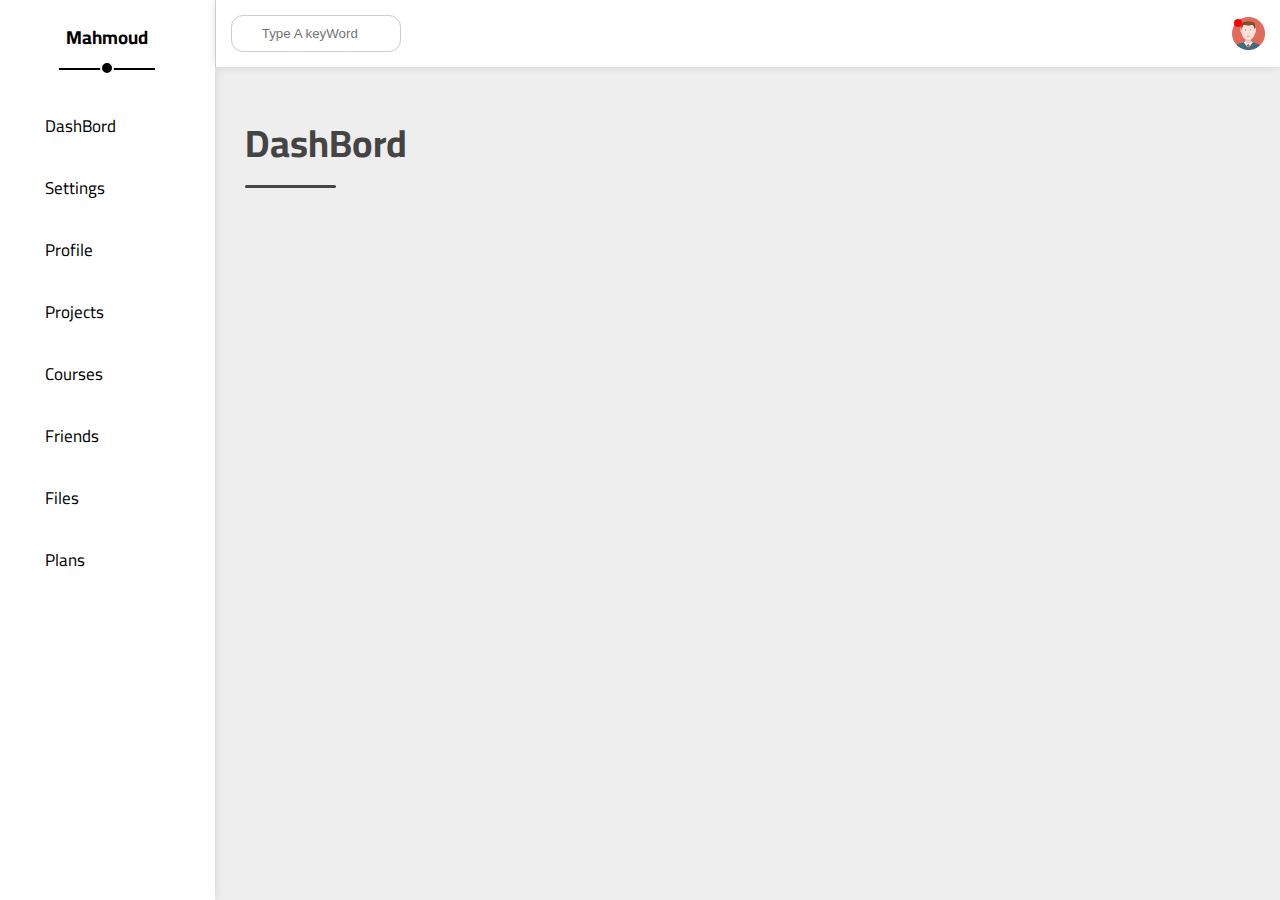
==== index.html @ 9ff819a2 "Add files via upload" ====
<!DOCTYPE html>
<html lang="en">

<head>
    <meta charset="UTF-8">
    <meta name="viewport" content="width=device-width, initial-scale=1.0">
    <title>dashbord</title>
    <link rel="preconnect" href="https://fonts.googleapis.com">
    <link rel="preconnect" href="https://fonts.gstatic.com" crossorigin>
    <link
        href="https://fonts.googleapis.com/css2?family=Cairo:wght@500;600;700;900&family=Poppins:ital,wght@0,400;0,500;1,400&display=swap"
        rel="stylesheet">
    <!-- <link rel="stylesheet" href="../CSS/norm.css">
    <link rel="stylesheet" href="../CSS/all.min.css">
    <link rel="stylesheet" href="../CSS/myFramwork.css">
    <link rel="stylesheet" href="../CSS/DashBord.css"> -->

    <link rel="stylesheet" href="./css/DashBord.css">
    <link rel="stylesheet" href="./css/myFramwork.css">
    <link rel="stylesheet" href="C:\Users\Mahmoud\Documents\dashbord\css\all.min.css">
</head>

<body>
    <div class="Page d-flex">
        <div class="Nav">
            <h3 class="mar-top-0 text-c">Mahmoud</h3>
            <ul>
                <li><a href=""><i class="fa-regular fa-chart-bar fa-fw active"></i><span>DashBord</span></a></li>
                <li><a href=""><i class="fa-solid fa-gear fa-fw"></i><span>Settings</span></a></li>
                <li><a href=""><i class="fa-solid fa-user fa-fw"></i><span>Profile</span></a></li>
                <li><a href=""><i class="fa-solid fa-diagram-project fa-fw"></i><span>Projects</span></a></li>
                <li><a href=""><i class="fa-solid fa-graduation-cap fa-fw"></i><span>Courses</span></a></li>
                <li><a href=""><i class="fa-regular fa-user fa-fw"></i><span>Friends</span></a></li>
                <li><a href=""><i class="fa-regular fa-file fa-fw"></i><span>Files</span></a></li>
                <li><a href=""><i class="fa-regular fa-credit-card fa-fw"></i><span>Plans</span></a></li>
            </ul>
        </div>
        <div class="content">
            <div class="bar">
                <div class="search">
                    <input type="search" name="" id="" placeholder="Type A keyWord">
                </div>
                <div class="notifac">
                    <i class="fa-regular fa-bell fa-lg"></i>
                    <img src="./img/avatar.png" alt="">
                </div>
            </div>

            <h1>DashBord</h1>

            <div class="parent">
                <div class=""></div>
            </div>
        </div>
    </div>
</body>

</html>
---- css/DashBord.css ----
:root {
    --main-color: red;
}

body {
    /* font-family: 'Open Sans', sans-serif; */
    font-family: 'Cairo', sans-serif;
    /* font-family: "Poppins", sans-serif; */
    margin: 0;
}

ul {
    padding: 0;
    margin: 0;
    list-style-type: none;
}

a {
    text-decoration: none;
}

* {
    -moz-box-sizing: border-box;
    -webkit-box-sizing: border-box;
    box-sizing: border-box;
}

.container {
    padding-left: 15px;
    padding-right: 15px;
    margin-left: auto;
    margin-right: auto;
}

@media (max-width:767px) {
    .container {
        width: 100%;
    }
}

@media (min-width:768px) {
    .container {
        width: 750px;
    }
}

@media (min-width:992px) {
    .container {
        width: 970px;
    }
}

@media (min-width:1200px) {
    .container {
        width: 1170px;
    }
}



/* start Nav section  */
.Page {
    min-height: 100vh;
    background-color: #eee;
}

.Page>.Nav {
    width: 250px;
    padding: 20px;
    background-color: white;
    box-shadow: 0 0 10px rgb(0 0 0 / 10%);
}

.Page>.Nav>h3 {
    position: relative;
    margin-bottom: 40px;
}

.Page>.Nav>h3::before {
    content: "";
    position: absolute;
    width: 55%;
    height: 2px;
    background: black;
    bottom: -15px;
    left: 50%;
    transform: translate(-50%);
}

.Page>.Nav>h3::after {
    content: "";
    width: 10px;
    height: 10px;
    position: absolute;
    background: black;
    border: 2px solid white;
    border-radius: 50%;
    left: 50%;
    transform: translate(-50%);
    bottom: -20px;
}

.Page>.Nav>ul>li>a {
    display: flex;
    align-items: center;
    font-size: 17px;
    color: black;
    padding: 15px 10px;
}

.Page>.Nav>ul>li>a>i {
    margin-right: 15px;
    font-size: 14px;
}

/* end nav section  */
/* start content-section  */
.Page>.content {
    width: 100%;
}

.Page>.content>.bar {
    display: flex;
    justify-content: space-between;
    align-items: center;
    padding: 15px;
    background: white;
    box-shadow: 0 0 10px rgb(0 0 0 / 10%);
    border-left: 1px solid #ccc;
}

.Page>.content>.bar>.search {
    position: relative;
}

.Page>.content>.bar>.search>input {
    outline: none;
    padding: 10px;
    border-radius: 12px;
    border: none;
    border: 1px solid #ccc;
    width: 170px;
    padding-left: 30px;
    transition: .3s;
}

.Page>.content>.bar>.search>input:focus {
    width: 200px;
}

.Page>.content>.bar>.search::before {
    font-family: "Font Awesome 5 Free";
    content: "\f002";
    font-weight: 900;
    position: absolute;
    left: 7px;
    top: 50%;
    transform: translateY(-50%);
    font-size: 15px;
    color: #b0acac;
}

.Page>.content>.bar>.notifac {
    display: flex;
    align-items: center;
    justify-content: space-between;
}

.Page>.content>.bar>.notifac>i {
    margin-right: 12px;
    font-size: 20px;
    position: relative;
}

.Page>.content>.bar>.notifac>i::after {
    content: "";
    width: 8px;
    height: 8px;
    position: absolute;
    background: red;
    border-radius: 50%;
    top: -15px;
    left: 14px;
}

.Page>.content>.bar>.notifac>img {
    width: 33px;
}

.Page>.content>h1 {
    margin: 40px 20px 40px 30px;
    position: relative;
    font-size: 38px;
    color: #444;
}

.Page>.content>h1::after {
    content: "";
    position: absolute;
    width: 9%;
    height: 3px;
    background: #444;
    bottom: -9px;
    left: 0;
    border-radius: 7px;

}
---- css/myFramwork.css ----
/* start padding and margin */
.pa-20 {
    padding: 20px;
}

.mar-20 {
    margin: 20px;
}

.mar-10 {
    margin: 10px;
}

.mar-0 {
    margin: 0;
}

.pa-10 {
    padding: 10px;
}

.mar-top-0 {
    margin-top: 0;
}

.mar-bot {
    margin-bottom: 25px;
}

/* end padding and margin  */
/* start background colors */
.bg-white {
    background-color: white;
}

.bg-eee {
    background-color: #eee;
}

/* end background colors  */

/* start border section  */
.rad-7 {
    border-radius: 7px;
}

.rad-10 {
    border-radius: 10px;
}

.border-2-sol {
    border: 2px solid;
}

.border-1-sol {
    border: 1px solid;
}

/* end border section  */

/* stat display  */
.d-flex {
    display: flex;
}

.d-grid {
    display: grid;
}

.align-center {

    align-items: center;
}

.justify-c {
    justify-content: center;
}

.text-c {
    text-align: center;
}


/* end display  */

/* start position  */
.p-relative {
    position: relative;
}

.p-absolute {
    position: absolute;
}

.p-sticky {
    position: sticky;
}

/* end position  */

/* start font  */

.font-s-14 {
    font-size: 14px;
}

.font-color {
    color: black;
}
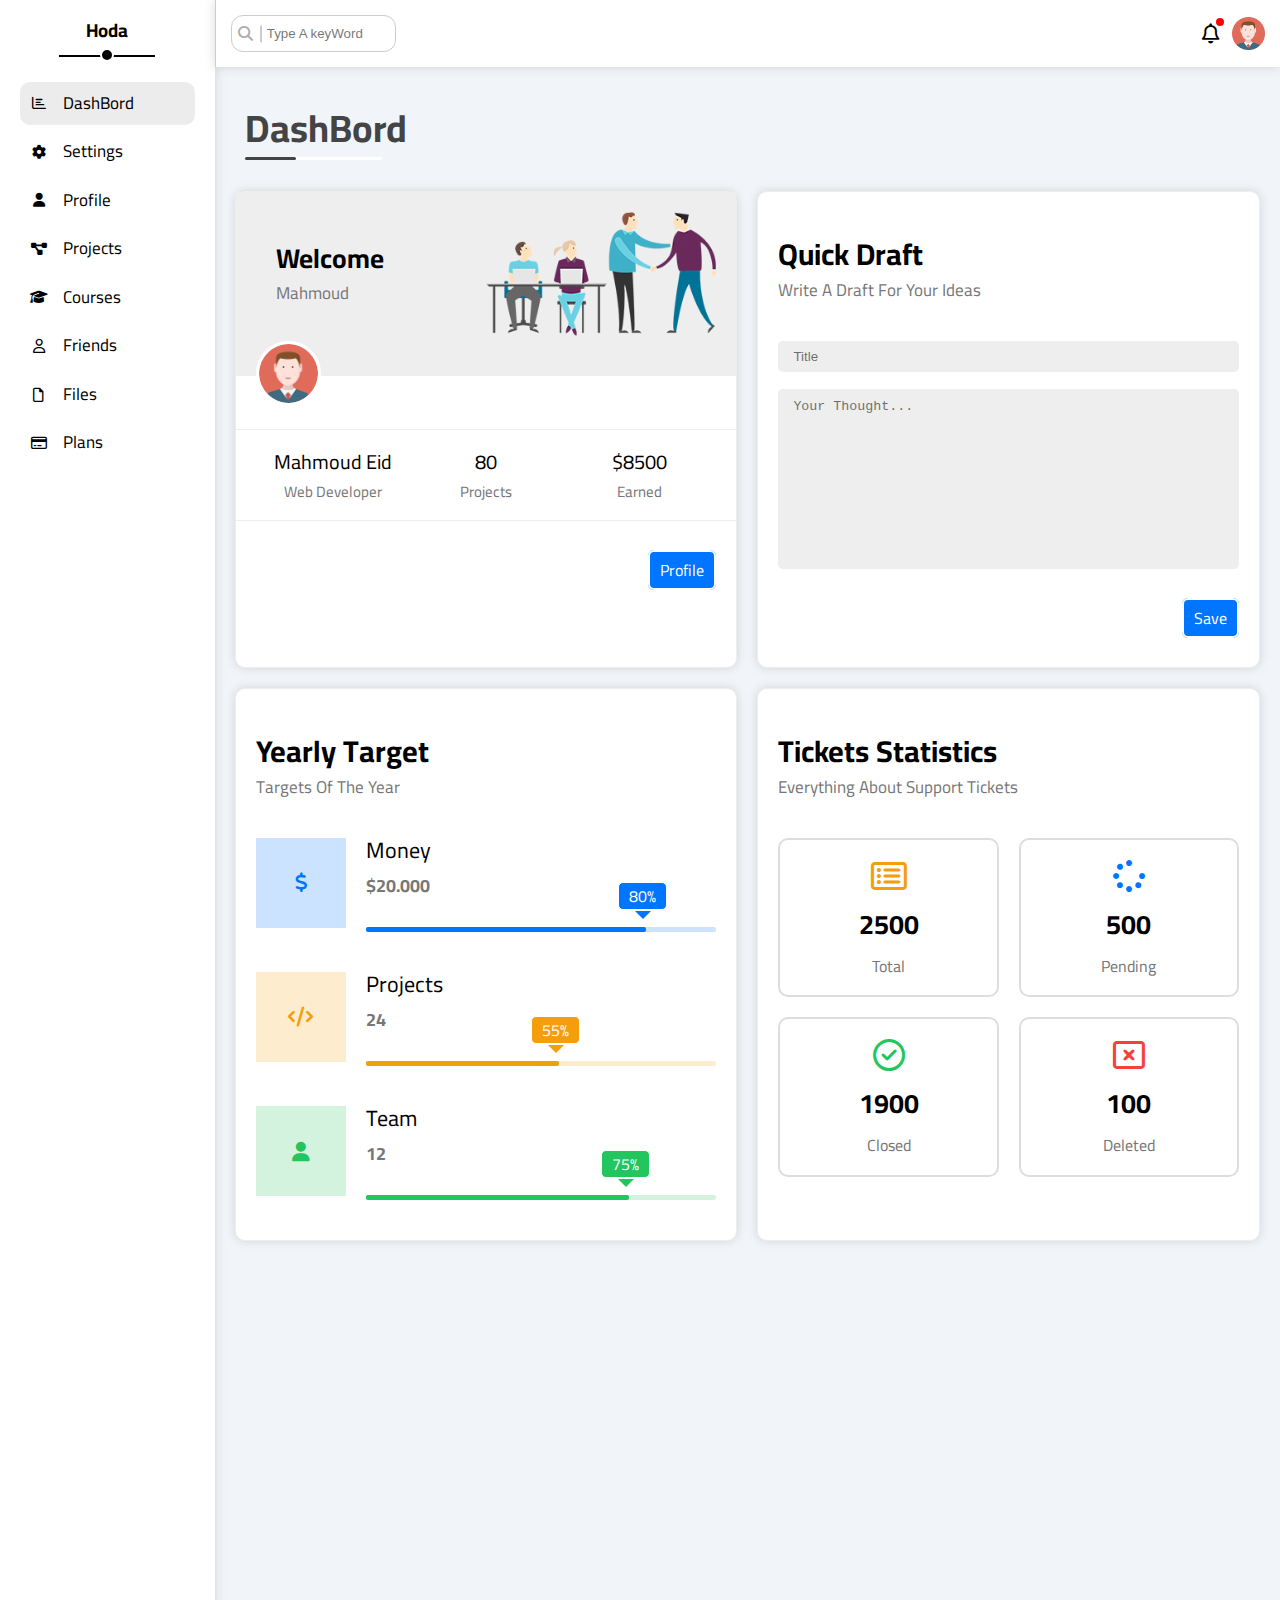
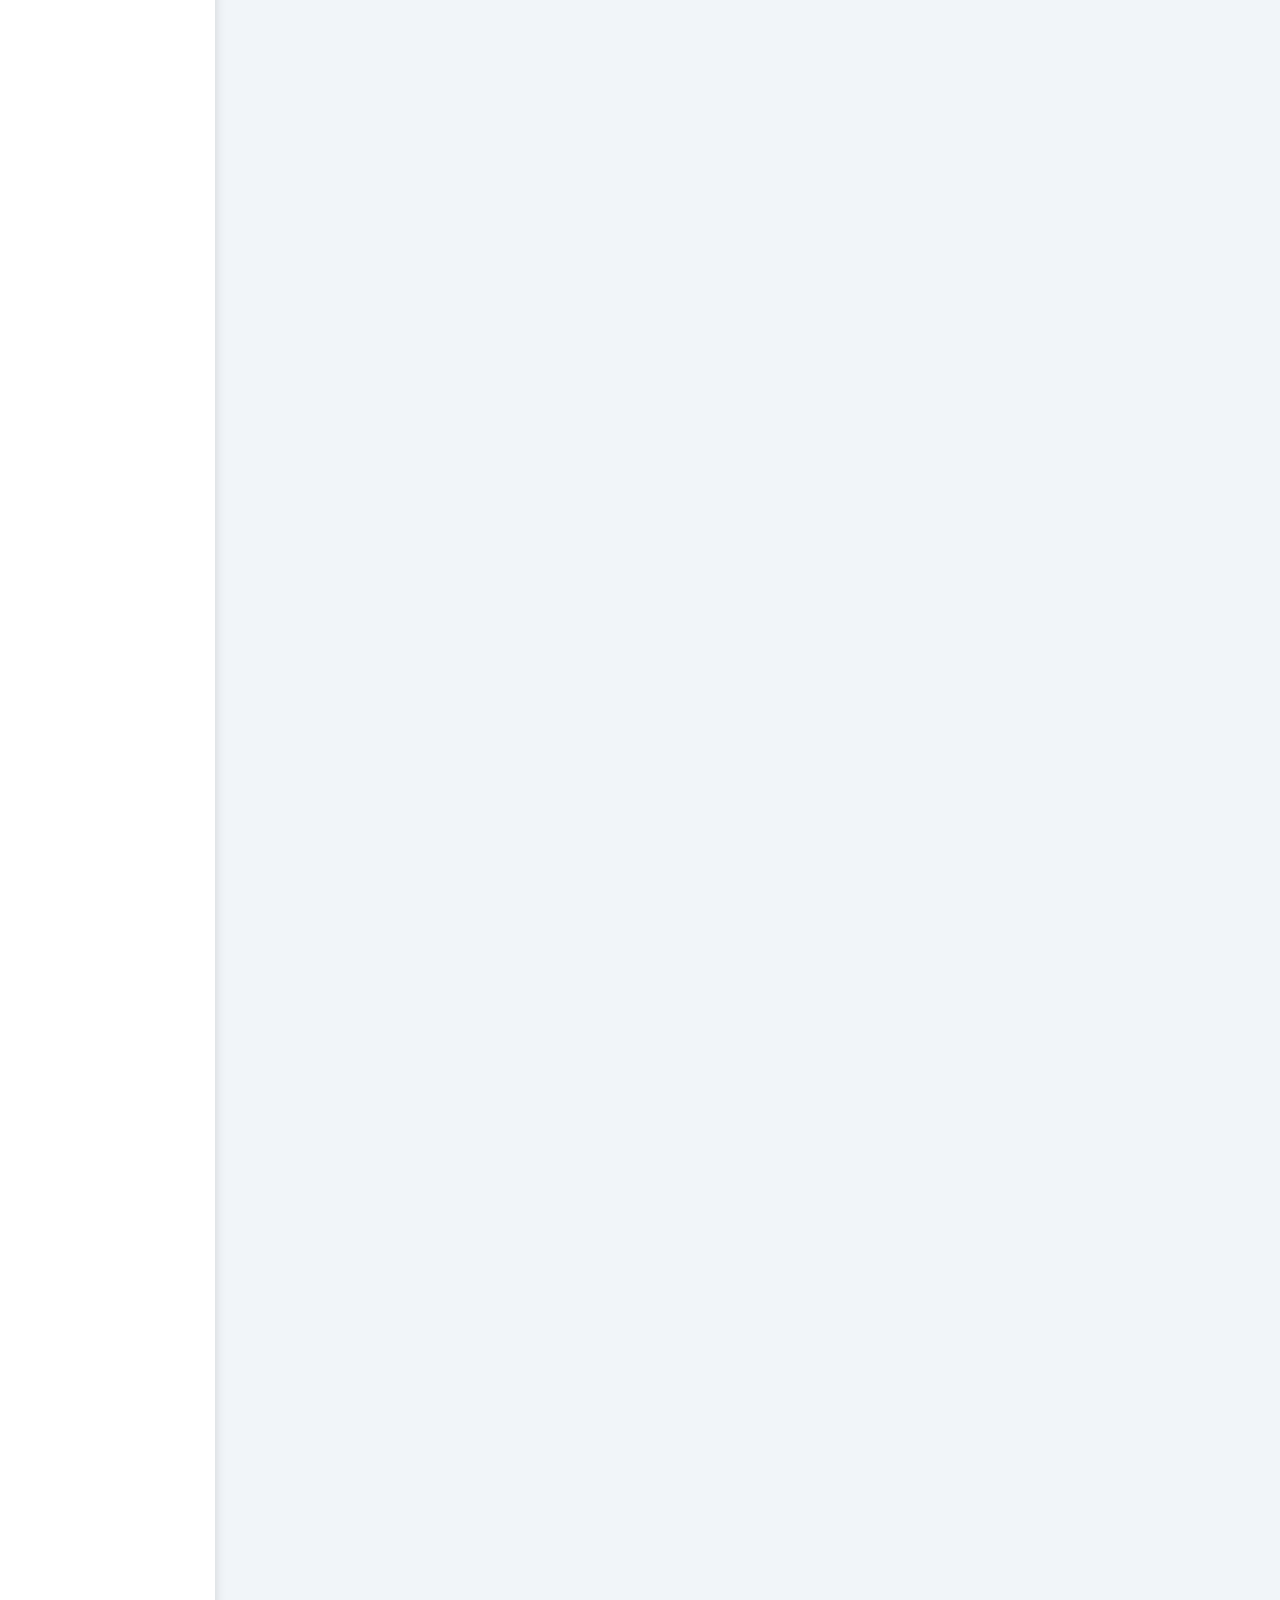
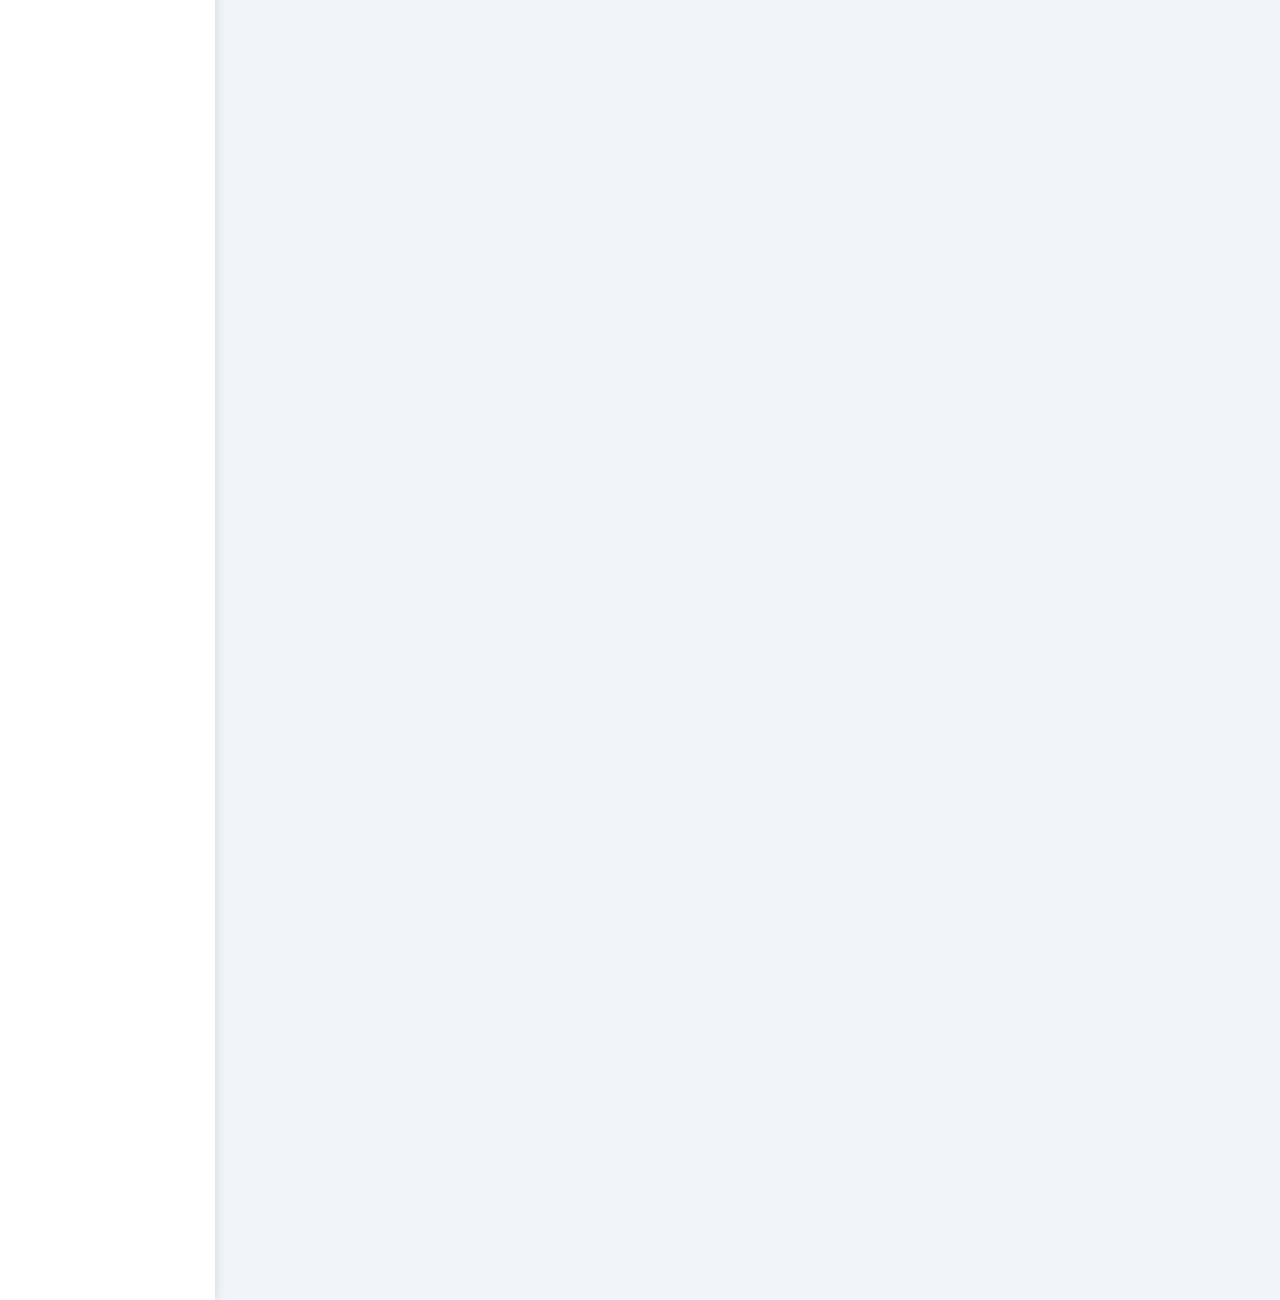
==== commit 0a99f1d0: "Add files via upload" ====
--- a/index.html
+++ b/index.html
@@ -10,22 +10,19 @@
     <link
         href="https://fonts.googleapis.com/css2?family=Cairo:wght@500;600;700;900&family=Poppins:ital,wght@0,400;0,500;1,400&display=swap"
         rel="stylesheet">
-    <!-- <link rel="stylesheet" href="../CSS/norm.css">
-    <link rel="stylesheet" href="../CSS/all.min.css">
-    <link rel="stylesheet" href="../CSS/myFramwork.css">
-    <link rel="stylesheet" href="../CSS/DashBord.css"> -->
-
+    <link rel="stylesheet" href="./css/all.min.css">
+    <link rel="stylesheet" href="./css/norm.css">
+    <link rel="stylesheet" href="./css/myFramwork.css">
     <link rel="stylesheet" href="./css/DashBord.css">
-    <link rel="stylesheet" href="./css/myFramwork.css">
-    <link rel="stylesheet" href="C:\Users\Mahmoud\Documents\dashbord\css\all.min.css">
 </head>
 
 <body>
     <div class="Page d-flex">
-        <div class="Nav">
-            <h3 class="mar-top-0 text-c">Mahmoud</h3>
+        <div class="Nav items-box-shadow">
+            <h3 class="mar-top-0 text-c">Hoda</h3>
             <ul>
-                <li><a href=""><i class="fa-regular fa-chart-bar fa-fw active"></i><span>DashBord</span></a></li>
+                <li><a href="" class="active"><i class="fa-regular fa-chart-bar fa-fw"></i><span>DashBord</span></a>
+                </li>
                 <li><a href=""><i class="fa-solid fa-gear fa-fw"></i><span>Settings</span></a></li>
                 <li><a href=""><i class="fa-solid fa-user fa-fw"></i><span>Profile</span></a></li>
                 <li><a href=""><i class="fa-solid fa-diagram-project fa-fw"></i><span>Projects</span></a></li>
@@ -36,7 +33,7 @@
             </ul>
         </div>
         <div class="content">
-            <div class="bar">
+            <div class="bar  items-box-shadow">
                 <div class="search">
                     <input type="search" name="" id="" placeholder="Type A keyWord">
                 </div>
@@ -48,8 +45,141 @@
 
             <h1>DashBord</h1>
 
-            <div class="parent">
-                <div class=""></div>
+            <div class="wrapper">
+                <div class="welcome text-cMobile block-Mobile bg-white rad-10 border-1-sol pa-bot-20 items-box-shadow">
+                    <div class="intro">
+                        <div class="text">
+                            <h2>Welcome</h2>
+                            <h4>Mahmoud</h4>
+                        </div>
+                        <img src="./img/welcome.png" alt="">
+                    </div>
+
+                    <img src="./img/avatar.png" alt="">
+
+                    <div class="info">
+                        <div>
+                            Mahmoud Eid
+                            <span>Web Developer</span>
+                        </div>
+                        <div>
+                            80
+                            <span>Projects</span>
+                        </div>
+
+                        <div>
+                            $8500
+                            <span>Earned</span>
+                        </div>
+                    </div>
+                    <div class="link">
+                        <a href="profile.html" class="button">Profile</a>
+                    </div>
+                </div>
+
+                <div class="Draft text-cMobile block-Mobile bg-white rad-10 border-1-sol items-box-shadow pa-bot-20">
+                    <div class="text">
+                        <h2>Quick Draft</h2>
+                        Write A Draft For Your Ideas
+                    </div>
+
+                    <div class="idea">
+                        <input type="text" placeholder="Title">
+                        <textarea name="" id="" cols="30" rows="10" placeholder="Your Thought..."></textarea>
+                    </div>
+                    <div class="link">
+                        <a href="profile.html" class="button">Save</a>
+                    </div>
+                </div>
+
+                <div
+                    class="YearlyTarget text-cMobile block-Mobile bg-white rad-10 border-1-sol items-box-shadow pa-bot-20">
+                    <div class="text">
+                        <h2>Yearly Target</h2>
+                        Targets Of The Year
+                    </div>
+
+                    <div class="target">
+                        <div class="icon bg-blue">
+                            <i class="fa-solid fa-dollar-sign fa-lg c-blue"></i>
+                        </div>
+                        <div class="details">
+                            <span>Money</span>
+                            <h5>$20.000</h5>
+                            <div class="bg-blue">
+                                <span class="progress-blue-tabe">
+                                    <span class="progress-blue-Arrow">80%</span>
+                                </span>
+                            </div>
+
+                        </div>
+                    </div>
+
+                    <div class="target">
+                        <div class="icon bg-orange">
+                            <i class="fa-solid fa-code fa-lg c-orange"></i>
+                        </div>
+                        <div class="details">
+                            <span>Projects</span>
+                            <h5>24</h5>
+                            <div class="bg-orange">
+                                <span class="progress-orange-tabe">
+                                    <span class="progress-orange-Arrow">55%</span>
+                                </span>
+                            </div>
+
+                        </div>
+                    </div>
+
+                    <div class="target">
+                        <div class="icon bg-green">
+                            <i class="fa-solid fa-user fa-lg c-green"></i>
+                        </div>
+                        <div class="details">
+                            <span>Team</span>
+                            <h5>12</h5>
+                            <div class="bg-green">
+                                <span class="progress-green-tabe">
+                                    <span class="progress-green-Arrow">75%</span>
+                                </span>
+                            </div>
+
+                        </div>
+                    </div>
+                </div>
+
+                <div
+                    class="Tickets text-cMobile block-Mobile bg-white rad-10 border-1-sol pa-bot-20 items-box-shadow pa-bot-20">
+                    <div class="text">
+                        <h2>Tickets Statistics</h2>
+                        Everything About Support Tickets
+                    </div>
+                    <div class="box">
+                        <div class="ticket">
+                            <i class="fa-regular fa-rectangle-list fa-2x mb-10 c-orange"></i>
+                            <h3>2500</h3>
+                            <span>Total</span>
+                        </div>
+
+                        <div class="ticket">
+                            <i class="fa-solid fa-spinner fa-2x mb-10 c-blue"></i>
+                            <h3>500</h3>
+                            <span>Pending</span>
+                        </div>
+
+                        <div class="ticket">
+                            <i class="fa-regular fa-circle-check fa-2x mb-10 c-green"></i>
+                            <h3>1900</h3>
+                            <span>Closed</span>
+                        </div>
+
+                        <div class="ticket">
+                            <i class="fa-regular fa-rectangle-xmark fa-2x mb-10 c-red"></i>
+                            <h3>100</h3>
+                            <span>Deleted</span>
+                        </div>
+                    </div>
+                </div>
             </div>
         </div>
     </div>
--- a/css/all.min.css
+++ b/css/all.min.css
@@ -0,0 +1,9 @@
+/*!
+ * Font Awesome Free 6.4.0 by @fontawesome - https://fontawesome.com
+ * License - https://fontawesome.com/license/free (Icons: CC BY 4.0, Fonts: SIL OFL 1.1, Code: MIT License)
+ * Copyright 2023 Fonticons, Inc.
+ */
+.fa{font-family:var(--fa-style-family,"Font Awesome 6 Free");font-weight:var(--fa-style,900)}.fa,.fa-brands,.fa-classic,.fa-regular,.fa-sharp,.fa-solid,.fab,.far,.fas{-moz-osx-font-smoothing:grayscale;-webkit-font-smoothing:antialiased;display:var(--fa-display,inline-block);font-style:normal;font-variant:normal;line-height:1;text-rendering:auto}.fa-classic,.fa-regular,.fa-solid,.far,.fas{font-family:"Font Awesome 6 Free"}.fa-brands,.fab{font-family:"Font Awesome 6 Brands"}.fa-1x{font-size:1em}.fa-2x{font-size:2em}.fa-3x{font-size:3em}.fa-4x{font-size:4em}.fa-5x{font-size:5em}.fa-6x{font-size:6em}.fa-7x{font-size:7em}.fa-8x{font-size:8em}.fa-9x{font-size:9em}.fa-10x{font-size:10em}.fa-2xs{font-size:.625em;line-height:.1em;vertical-align:.225em}.fa-xs{font-size:.75em;line-height:.08333em;vertical-align:.125em}.fa-sm{font-size:.875em;line-height:.07143em;vertical-align:.05357em}.fa-lg{font-size:1.25em;line-height:.05em;vertical-align:-.075em}.fa-xl{font-size:1.5em;line-height:.04167em;vertical-align:-.125em}.fa-2xl{font-size:2em;line-height:.03125em;vertical-align:-.1875em}.fa-fw{text-align:center;width:1.25em}.fa-ul{list-style-type:none;margin-left:var(--fa-li-margin,2.5em);padding-left:0}.fa-ul>li{position:relative}.fa-li{left:calc(var(--fa-li-width, 2em)*-1);position:absolute;text-align:center;width:var(--fa-li-width,2em);line-height:inherit}.fa-border{border-radius:var(--fa-border-radius,.1em);border:var(--fa-border-width,.08em) var(--fa-border-style,solid) var(--fa-border-color,#eee);padding:var(--fa-border-padding,.2em .25em .15em)}.fa-pull-left{float:left;margin-right:var(--fa-pull-margin,.3em)}.fa-pull-right{float:right;margin-left:var(--fa-pull-margin,.3em)}.fa-beat{-webkit-animation-name:fa-beat;animation-name:fa-beat;-webkit-animation-delay:var(--fa-animation-delay,0s);animation-delay:var(--fa-animation-delay,0s);-webkit-animation-direction:var(--fa-animation-direction,normal);animation-direction:var(--fa-animation-direction,normal);-webkit-animation-duration:var(--fa-animation-duration,1s);animation-duration:var(--fa-animation-duration,1s);-webkit-animation-iteration-count:var(--fa-animation-iteration-count,infinite);animation-iteration-count:var(--fa-animation-iteration-count,infinite);-webkit-animation-timing-function:var(--fa-animation-timing,ease-in-out);animation-timing-function:var(--fa-animation-timing,ease-in-out)}.fa-bounce{-webkit-animation-name:fa-bounce;animation-name:fa-bounce;-webkit-animation-delay:var(--fa-animation-delay,0s);animation-delay:var(--fa-animation-delay,0s);-webkit-animation-direction:var(--fa-animation-direction,normal);animation-direction:var(--fa-animation-direction,normal);-webkit-animation-duration:var(--fa-animation-duration,1s);animation-duration:var(--fa-animation-duration,1s);-webkit-animation-iteration-count:var(--fa-animation-iteration-count,infinite);animation-iteration-count:var(--fa-animation-iteration-count,infinite);-webkit-animation-timing-function:var(--fa-animation-timing,cubic-bezier(.28,.84,.42,1));animation-timing-function:var(--fa-animation-timing,cubic-bezier(.28,.84,.42,1))}.fa-fade{-webkit-animation-name:fa-fade;animation-name:fa-fade;-webkit-animation-iteration-count:var(--fa-animation-iteration-count,infinite);animation-iteration-count:var(--fa-animation-iteration-count,infinite);-webkit-animation-timing-function:var(--fa-animation-timing,cubic-bezier(.4,0,.6,1));animation-timing-function:var(--fa-animation-timing,cubic-bezier(.4,0,.6,1))}.fa-beat-fade,.fa-fade{-webkit-animation-delay:var(--fa-animation-delay,0s);animation-delay:var(--fa-animation-delay,0s);-webkit-animation-direction:var(--fa-animation-direction,normal);animation-direction:var(--fa-animation-direction,normal);-webkit-animation-duration:var(--fa-animation-duration,1s);animation-duration:var(--fa-animation-duration,1s)}.fa-beat-fade{-webkit-animation-name:fa-beat-fade;animation-name:fa-beat-fade;-webkit-animation-iteration-count:var(--fa-animation-iteration-count,infinite);animation-iteration-count:var(--fa-animation-iteration-count,infinite);-webkit-animation-timing-function:var(--fa-animation-timing,cubic-bezier(.4,0,.6,1));animation-timing-function:var(--fa-animation-timing,cubic-bezier(.4,0,.6,1))}.fa-flip{-webkit-animation-name:fa-flip;animation-name:fa-flip;-webkit-animation-delay:var(--fa-animation-delay,0s);animation-delay:var(--fa-animation-delay,0s);-webkit-animation-direction:var(--fa-animation-direction,normal);animation-direction:var(--fa-animation-direction,normal);-webkit-animation-duration:var(--fa-animation-duration,1s);animation-duration:var(--fa-animation-duration,1s);-webkit-animation-iteration-count:var(--fa-animation-iteration-count,infinite);animation-iteration-count:var(--fa-animation-iteration-count,infinite);-webkit-animation-timing-function:var(--fa-animation-timing,ease-in-out);animation-timing-function:var(--fa-animation-timing,ease-in-out)}.fa-shake{-webkit-animation-name:fa-shake;animation-name:fa-shake;-webkit-animation-duration:var(--fa-animation-duration,1s);animation-duration:var(--fa-animation-duration,1s);-webkit-animation-iteration-count:var(--fa-animation-iteration-count,infinite);animation-iteration-count:var(--fa-animation-iteration-count,infinite);-webkit-animation-timing-function:var(--fa-animation-timing,linear);animation-timing-function:var(--fa-animation-timing,linear)}.fa-shake,.fa-spin{-webkit-animation-delay:var(--fa-animation-delay,0s);animation-delay:var(--fa-animation-delay,0s);-webkit-animation-direction:var(--fa-animation-direction,normal);animation-direction:var(--fa-animation-direction,normal)}.fa-spin{-webkit-animation-name:fa-spin;animation-name:fa-spin;-webkit-animation-duration:var(--fa-animation-duration,2s);animation-duration:var(--fa-animation-duration,2s);-webkit-animation-iteration-count:var(--fa-animation-iteration-count,infinite);animation-iteration-count:var(--fa-animation-iteration-count,infinite);-webkit-animation-timing-function:var(--fa-animation-timing,linear);animation-timing-function:var(--fa-animation-timing,linear)}.fa-spin-reverse{--fa-animation-direction:reverse}.fa-pulse,.fa-spin-pulse{-webkit-animation-name:fa-spin;animation-name:fa-spin;-webkit-animation-direction:var(--fa-animation-direction,normal);animation-direction:var(--fa-animation-direction,normal);-webkit-animation-duration:var(--fa-animation-duration,1s);animation-duration:var(--fa-animation-duration,1s);-webkit-animation-iteration-count:var(--fa-animation-iteration-count,infinite);animation-iteration-count:var(--fa-animation-iteration-count,infinite);-webkit-animation-timing-function:var(--fa-animation-timing,steps(8));animation-timing-function:var(--fa-animation-timing,steps(8))}@media (prefers-reduced-motion:reduce){.fa-beat,.fa-beat-fade,.fa-bounce,.fa-fade,.fa-flip,.fa-pulse,.fa-shake,.fa-spin,.fa-spin-pulse{-webkit-animation-delay:-1ms;animation-delay:-1ms;-webkit-animation-duration:1ms;animation-duration:1ms;-webkit-animation-iteration-count:1;animation-iteration-count:1;-webkit-transition-delay:0s;transition-delay:0s;-webkit-transition-duration:0s;transition-duration:0s}}@-webkit-keyframes fa-beat{0%,90%{-webkit-transform:scale(1);transform:scale(1)}45%{-webkit-transform:scale(var(--fa-beat-scale,1.25));transform:scale(var(--fa-beat-scale,1.25))}}@keyframes fa-beat{0%,90%{-webkit-transform:scale(1);transform:scale(1)}45%{-webkit-transform:scale(var(--fa-beat-scale,1.25));transform:scale(var(--fa-beat-scale,1.25))}}@-webkit-keyframes fa-bounce{0%{-webkit-transform:scale(1) translateY(0);transform:scale(1) translateY(0)}10%{-webkit-transform:scale(var(--fa-bounce-start-scale-x,1.1),var(--fa-bounce-start-scale-y,.9)) translateY(0);transform:scale(var(--fa-bounce-start-scale-x,1.1),var(--fa-bounce-start-scale-y,.9)) translateY(0)}30%{-webkit-transform:scale(var(--fa-bounce-jump-scale-x,.9),var(--fa-bounce-jump-scale-y,1.1)) translateY(var(--fa-bounce-height,-.5em));transform:scale(var(--fa-bounce-jump-scale-x,.9),var(--fa-bounce-jump-scale-y,1.1)) translateY(var(--fa-bounce-height,-.5em))}50%{-webkit-transform:scale(var(--fa-bounce-land-scale-x,1.05),var(--fa-bounce-land-scale-y,.95)) translateY(0);transform:scale(var(--fa-bounce-land-scale-x,1.05),var(--fa-bounce-land-scale-y,.95)) translateY(0)}57%{-webkit-transform:scale(1) translateY(var(--fa-bounce-rebound,-.125em));transform:scale(1) translateY(var(--fa-bounce-rebound,-.125em))}64%{-webkit-transform:scale(1) translateY(0);transform:scale(1) translateY(0)}to{-webkit-transform:scale(1) translateY(0);transform:scale(1) translateY(0)}}@keyframes fa-bounce{0%{-webkit-transform:scale(1) translateY(0);transform:scale(1) translateY(0)}10%{-webkit-transform:scale(var(--fa-bounce-start-scale-x,1.1),var(--fa-bounce-start-scale-y,.9)) translateY(0);transform:scale(var(--fa-bounce-start-scale-x,1.1),var(--fa-bounce-start-scale-y,.9)) translateY(0)}30%{-webkit-transform:scale(var(--fa-bounce-jump-scale-x,.9),var(--fa-bounce-jump-scale-y,1.1)) translateY(var(--fa-bounce-height,-.5em));transform:scale(var(--fa-bounce-jump-scale-x,.9),var(--fa-bounce-jump-scale-y,1.1)) translateY(var(--fa-bounce-height,-.5em))}50%{-webkit-transform:scale(var(--fa-bounce-land-scale-x,1.05),var(--fa-bounce-land-scale-y,.95)) translateY(0);transform:scale(var(--fa-bounce-land-scale-x,1.05),var(--fa-bounce-land-scale-y,.95)) translateY(0)}57%{-webkit-transform:scale(1) translateY(var(--fa-bounce-rebound,-.125em));transform:scale(1) translateY(var(--fa-bounce-rebound,-.125em))}64%{-webkit-transform:scale(1) translateY(0);transform:scale(1) translateY(0)}to{-webkit-transform:scale(1) translateY(0);transform:scale(1) translateY(0)}}@-webkit-keyframes fa-fade{50%{opacity:var(--fa-fade-opacity,.4)}}@keyframes fa-fade{50%{opacity:var(--fa-fade-opacity,.4)}}@-webkit-keyframes fa-beat-fade{0%,to{opacity:var(--fa-beat-fade-opacity,.4);-webkit-transform:scale(1);transform:scale(1)}50%{opacity:1;-webkit-transform:scale(var(--fa-beat-fade-scale,1.125));transform:scale(var(--fa-beat-fade-scale,1.125))}}@keyframes fa-beat-fade{0%,to{opacity:var(--fa-beat-fade-opacity,.4);-webkit-transform:scale(1);transform:scale(1)}50%{opacity:1;-webkit-transform:scale(var(--fa-beat-fade-scale,1.125));transform:scale(var(--fa-beat-fade-scale,1.125))}}@-webkit-keyframes fa-flip{50%{-webkit-transform:rotate3d(var(--fa-flip-x,0),var(--fa-flip-y,1),var(--fa-flip-z,0),var(--fa-flip-angle,-180deg));transform:rotate3d(var(--fa-flip-x,0),var(--fa-flip-y,1),var(--fa-flip-z,0),var(--fa-flip-angle,-180deg))}}@keyframes fa-flip{50%{-webkit-transform:rotate3d(var(--fa-flip-x,0),var(--fa-flip-y,1),var(--fa-flip-z,0),var(--fa-flip-angle,-180deg));transform:rotate3d(var(--fa-flip-x,0),var(--fa-flip-y,1),var(--fa-flip-z,0),var(--fa-flip-angle,-180deg))}}@-webkit-keyframes fa-shake{0%{-webkit-transform:rotate(-15deg);transform:rotate(-15deg)}4%{-webkit-transform:rotate(15deg);transform:rotate(15deg)}8%,24%{-webkit-transform:rotate(-18deg);transform:rotate(-18deg)}12%,28%{-webkit-transform:rotate(18deg);transform:rotate(18deg)}16%{-webkit-transform:rotate(-22deg);transform:rotate(-22deg)}20%{-webkit-transform:rotate(22deg);transform:rotate(22deg)}32%{-webkit-transform:rotate(-12deg);transform:rotate(-12deg)}36%{-webkit-transform:rotate(12deg);transform:rotate(12deg)}40%,to{-webkit-transform:rotate(0deg);transform:rotate(0deg)}}@keyframes fa-shake{0%{-webkit-transform:rotate(-15deg);transform:rotate(-15deg)}4%{-webkit-transform:rotate(15deg);transform:rotate(15deg)}8%,24%{-webkit-transform:rotate(-18deg);transform:rotate(-18deg)}12%,28%{-webkit-transform:rotate(18deg);transform:rotate(18deg)}16%{-webkit-transform:rotate(-22deg);transform:rotate(-22deg)}20%{-webkit-transform:rotate(22deg);transform:rotate(22deg)}32%{-webkit-transform:rotate(-12deg);transform:rotate(-12deg)}36%{-webkit-transform:rotate(12deg);transform:rotate(12deg)}40%,to{-webkit-transform:rotate(0deg);transform:rotate(0deg)}}@-webkit-keyframes fa-spin{0%{-webkit-transform:rotate(0deg);transform:rotate(0deg)}to{-webkit-transform:rotate(1turn);transform:rotate(1turn)}}@keyframes fa-spin{0%{-webkit-transform:rotate(0deg);transform:rotate(0deg)}to{-webkit-transform:rotate(1turn);transform:rotate(1turn)}}.fa-rotate-90{-webkit-transform:rotate(90deg);transform:rotate(90deg)}.fa-rotate-180{-webkit-transform:rotate(180deg);transform:rotate(180deg)}.fa-rotate-270{-webkit-transform:rotate(270deg);transform:rotate(270deg)}.fa-flip-horizontal{-webkit-transform:scaleX(-1);transform:scaleX(-1)}.fa-flip-vertical{-webkit-transform:scaleY(-1);transform:scaleY(-1)}.fa-flip-both,.fa-flip-horizontal.fa-flip-vertical{-webkit-transform:scale(-1);transform:scale(-1)}.fa-rotate-by{-webkit-transform:rotate(var(--fa-rotate-angle,none));transform:rotate(var(--fa-rotate-angle,none))}.fa-stack{display:inline-block;height:2em;line-height:2em;position:relative;vertical-align:middle;width:2.5em}.fa-stack-1x,.fa-stack-2x{left:0;position:absolute;text-align:center;width:100%;z-index:var(--fa-stack-z-index,auto)}.fa-stack-1x{line-height:inherit}.fa-stack-2x{font-size:2em}.fa-inverse{color:var(--fa-inverse,#fff)}
+
+.fa-0:before{content:"\30"}.fa-1:before{content:"\31"}.fa-2:before{content:"\32"}.fa-3:before{content:"\33"}.fa-4:before{content:"\34"}.fa-5:before{content:"\35"}.fa-6:before{content:"\36"}.fa-7:before{content:"\37"}.fa-8:before{content:"\38"}.fa-9:before{content:"\39"}.fa-fill-drip:before{content:"\f576"}.fa-arrows-to-circle:before{content:"\e4bd"}.fa-chevron-circle-right:before,.fa-circle-chevron-right:before{content:"\f138"}.fa-at:before{content:"\40"}.fa-trash-alt:before,.fa-trash-can:before{content:"\f2ed"}.fa-text-height:before{content:"\f034"}.fa-user-times:before,.fa-user-xmark:before{content:"\f235"}.fa-stethoscope:before{content:"\f0f1"}.fa-comment-alt:before,.fa-message:before{content:"\f27a"}.fa-info:before{content:"\f129"}.fa-compress-alt:before,.fa-down-left-and-up-right-to-center:before{content:"\f422"}.fa-explosion:before{content:"\e4e9"}.fa-file-alt:before,.fa-file-lines:before,.fa-file-text:before{content:"\f15c"}.fa-wave-square:before{content:"\f83e"}.fa-ring:before{content:"\f70b"}.fa-building-un:before{content:"\e4d9"}.fa-dice-three:before{content:"\f527"}.fa-calendar-alt:before,.fa-calendar-days:before{content:"\f073"}.fa-anchor-circle-check:before{content:"\e4aa"}.fa-building-circle-arrow-right:before{content:"\e4d1"}.fa-volleyball-ball:before,.fa-volleyball:before{content:"\f45f"}.fa-arrows-up-to-line:before{content:"\e4c2"}.fa-sort-desc:before,.fa-sort-down:before{content:"\f0dd"}.fa-circle-minus:before,.fa-minus-circle:before{content:"\f056"}.fa-door-open:before{content:"\f52b"}.fa-right-from-bracket:before,.fa-sign-out-alt:before{content:"\f2f5"}.fa-atom:before{content:"\f5d2"}.fa-soap:before{content:"\e06e"}.fa-heart-music-camera-bolt:before,.fa-icons:before{content:"\f86d"}.fa-microphone-alt-slash:before,.fa-microphone-lines-slash:before{content:"\f539"}.fa-bridge-circle-check:before{content:"\e4c9"}.fa-pump-medical:before{content:"\e06a"}.fa-fingerprint:before{content:"\f577"}.fa-hand-point-right:before{content:"\f0a4"}.fa-magnifying-glass-location:before,.fa-search-location:before{content:"\f689"}.fa-forward-step:before,.fa-step-forward:before{content:"\f051"}.fa-face-smile-beam:before,.fa-smile-beam:before{content:"\f5b8"}.fa-flag-checkered:before{content:"\f11e"}.fa-football-ball:before,.fa-football:before{content:"\f44e"}.fa-school-circle-exclamation:before{content:"\e56c"}.fa-crop:before{content:"\f125"}.fa-angle-double-down:before,.fa-angles-down:before{content:"\f103"}.fa-users-rectangle:before{content:"\e594"}.fa-people-roof:before{content:"\e537"}.fa-people-line:before{content:"\e534"}.fa-beer-mug-empty:before,.fa-beer:before{content:"\f0fc"}.fa-diagram-predecessor:before{content:"\e477"}.fa-arrow-up-long:before,.fa-long-arrow-up:before{content:"\f176"}.fa-burn:before,.fa-fire-flame-simple:before{content:"\f46a"}.fa-male:before,.fa-person:before{content:"\f183"}.fa-laptop:before{content:"\f109"}.fa-file-csv:before{content:"\f6dd"}.fa-menorah:before{content:"\f676"}.fa-truck-plane:before{content:"\e58f"}.fa-record-vinyl:before{content:"\f8d9"}.fa-face-grin-stars:before,.fa-grin-stars:before{content:"\f587"}.fa-bong:before{content:"\f55c"}.fa-pastafarianism:before,.fa-spaghetti-monster-flying:before{content:"\f67b"}.fa-arrow-down-up-across-line:before{content:"\e4af"}.fa-spoon:before,.fa-utensil-spoon:before{content:"\f2e5"}.fa-jar-wheat:before{content:"\e517"}.fa-envelopes-bulk:before,.fa-mail-bulk:before{content:"\f674"}.fa-file-circle-exclamation:before{content:"\e4eb"}.fa-circle-h:before,.fa-hospital-symbol:before{content:"\f47e"}.fa-pager:before{content:"\f815"}.fa-address-book:before,.fa-contact-book:before{content:"\f2b9"}.fa-strikethrough:before{content:"\f0cc"}.fa-k:before{content:"\4b"}.fa-landmark-flag:before{content:"\e51c"}.fa-pencil-alt:before,.fa-pencil:before{content:"\f303"}.fa-backward:before{content:"\f04a"}.fa-caret-right:before{content:"\f0da"}.fa-comments:before{content:"\f086"}.fa-file-clipboard:before,.fa-paste:before{content:"\f0ea"}.fa-code-pull-request:before{content:"\e13c"}.fa-clipboard-list:before{content:"\f46d"}.fa-truck-loading:before,.fa-truck-ramp-box:before{content:"\f4de"}.fa-user-check:before{content:"\f4fc"}.fa-vial-virus:before{content:"\e597"}.fa-sheet-plastic:before{content:"\e571"}.fa-blog:before{content:"\f781"}.fa-user-ninja:before{content:"\f504"}.fa-person-arrow-up-from-line:before{content:"\e539"}.fa-scroll-torah:before,.fa-torah:before{content:"\f6a0"}.fa-broom-ball:before,.fa-quidditch-broom-ball:before,.fa-quidditch:before{content:"\f458"}.fa-toggle-off:before{content:"\f204"}.fa-archive:before,.fa-box-archive:before{content:"\f187"}.fa-person-drowning:before{content:"\e545"}.fa-arrow-down-9-1:before,.fa-sort-numeric-desc:before,.fa-sort-numeric-down-alt:before{content:"\f886"}.fa-face-grin-tongue-squint:before,.fa-grin-tongue-squint:before{content:"\f58a"}.fa-spray-can:before{content:"\f5bd"}.fa-truck-monster:before{content:"\f63b"}.fa-w:before{content:"\57"}.fa-earth-africa:before,.fa-globe-africa:before{content:"\f57c"}.fa-rainbow:before{content:"\f75b"}.fa-circle-notch:before{content:"\f1ce"}.fa-tablet-alt:before,.fa-tablet-screen-button:before{content:"\f3fa"}.fa-paw:before{content:"\f1b0"}.fa-cloud:before{content:"\f0c2"}.fa-trowel-bricks:before{content:"\e58a"}.fa-face-flushed:before,.fa-flushed:before{content:"\f579"}.fa-hospital-user:before{content:"\f80d"}.fa-tent-arrow-left-right:before{content:"\e57f"}.fa-gavel:before,.fa-legal:before{content:"\f0e3"}.fa-binoculars:before{content:"\f1e5"}.fa-microphone-slash:before{content:"\f131"}.fa-box-tissue:before{content:"\e05b"}.fa-motorcycle:before{content:"\f21c"}.fa-bell-concierge:before,.fa-concierge-bell:before{content:"\f562"}.fa-pen-ruler:before,.fa-pencil-ruler:before{content:"\f5ae"}.fa-people-arrows-left-right:before,.fa-people-arrows:before{content:"\e068"}.fa-mars-and-venus-burst:before{content:"\e523"}.fa-caret-square-right:before,.fa-square-caret-right:before{content:"\f152"}.fa-cut:before,.fa-scissors:before{content:"\f0c4"}.fa-sun-plant-wilt:before{content:"\e57a"}.fa-toilets-portable:before{content:"\e584"}.fa-hockey-puck:before{content:"\f453"}.fa-table:before{content:"\f0ce"}.fa-magnifying-glass-arrow-right:before{content:"\e521"}.fa-digital-tachograph:before,.fa-tachograph-digital:before{content:"\f566"}.fa-users-slash:before{content:"\e073"}.fa-clover:before{content:"\e139"}.fa-mail-reply:before,.fa-reply:before{content:"\f3e5"}.fa-star-and-crescent:before{content:"\f699"}.fa-house-fire:before{content:"\e50c"}.fa-minus-square:before,.fa-square-minus:before{content:"\f146"}.fa-helicopter:before{content:"\f533"}.fa-compass:before{content:"\f14e"}.fa-caret-square-down:before,.fa-square-caret-down:before{content:"\f150"}.fa-file-circle-question:before{content:"\e4ef"}.fa-laptop-code:before{content:"\f5fc"}.fa-swatchbook:before{content:"\f5c3"}.fa-prescription-bottle:before{content:"\f485"}.fa-bars:before,.fa-navicon:before{content:"\f0c9"}.fa-people-group:before{content:"\e533"}.fa-hourglass-3:before,.fa-hourglass-end:before{content:"\f253"}.fa-heart-broken:before,.fa-heart-crack:before{content:"\f7a9"}.fa-external-link-square-alt:before,.fa-square-up-right:before{content:"\f360"}.fa-face-kiss-beam:before,.fa-kiss-beam:before{content:"\f597"}.fa-film:before{content:"\f008"}.fa-ruler-horizontal:before{content:"\f547"}.fa-people-robbery:before{content:"\e536"}.fa-lightbulb:before{content:"\f0eb"}.fa-caret-left:before{content:"\f0d9"}.fa-circle-exclamation:before,.fa-exclamation-circle:before{content:"\f06a"}.fa-school-circle-xmark:before{content:"\e56d"}.fa-arrow-right-from-bracket:before,.fa-sign-out:before{content:"\f08b"}.fa-chevron-circle-down:before,.fa-circle-chevron-down:before{content:"\f13a"}.fa-unlock-alt:before,.fa-unlock-keyhole:before{content:"\f13e"}.fa-cloud-showers-heavy:before{content:"\f740"}.fa-headphones-alt:before,.fa-headphones-simple:before{content:"\f58f"}.fa-sitemap:before{content:"\f0e8"}.fa-circle-dollar-to-slot:before,.fa-donate:before{content:"\f4b9"}.fa-memory:before{content:"\f538"}.fa-road-spikes:before{content:"\e568"}.fa-fire-burner:before{content:"\e4f1"}.fa-flag:before{content:"\f024"}.fa-hanukiah:before{content:"\f6e6"}.fa-feather:before{content:"\f52d"}.fa-volume-down:before,.fa-volume-low:before{content:"\f027"}.fa-comment-slash:before{content:"\f4b3"}.fa-cloud-sun-rain:before{content:"\f743"}.fa-compress:before{content:"\f066"}.fa-wheat-alt:before,.fa-wheat-awn:before{content:"\e2cd"}.fa-ankh:before{content:"\f644"}.fa-hands-holding-child:before{content:"\e4fa"}.fa-asterisk:before{content:"\2a"}.fa-check-square:before,.fa-square-check:before{content:"\f14a"}.fa-peseta-sign:before{content:"\e221"}.fa-header:before,.fa-heading:before{content:"\f1dc"}.fa-ghost:before{content:"\f6e2"}.fa-list-squares:before,.fa-list:before{content:"\f03a"}.fa-phone-square-alt:before,.fa-square-phone-flip:before{content:"\f87b"}.fa-cart-plus:before{content:"\f217"}.fa-gamepad:before{content:"\f11b"}.fa-circle-dot:before,.fa-dot-circle:before{content:"\f192"}.fa-dizzy:before,.fa-face-dizzy:before{content:"\f567"}.fa-egg:before{content:"\f7fb"}.fa-house-medical-circle-xmark:before{content:"\e513"}.fa-campground:before{content:"\f6bb"}.fa-folder-plus:before{content:"\f65e"}.fa-futbol-ball:before,.fa-futbol:before,.fa-soccer-ball:before{content:"\f1e3"}.fa-paint-brush:before,.fa-paintbrush:before{content:"\f1fc"}.fa-lock:before{content:"\f023"}.fa-gas-pump:before{content:"\f52f"}.fa-hot-tub-person:before,.fa-hot-tub:before{content:"\f593"}.fa-map-location:before,.fa-map-marked:before{content:"\f59f"}.fa-house-flood-water:before{content:"\e50e"}.fa-tree:before{content:"\f1bb"}.fa-bridge-lock:before{content:"\e4cc"}.fa-sack-dollar:before{content:"\f81d"}.fa-edit:before,.fa-pen-to-square:before{content:"\f044"}.fa-car-side:before{content:"\f5e4"}.fa-share-alt:before,.fa-share-nodes:before{content:"\f1e0"}.fa-heart-circle-minus:before{content:"\e4ff"}.fa-hourglass-2:before,.fa-hourglass-half:before{content:"\f252"}.fa-microscope:before{content:"\f610"}.fa-sink:before{content:"\e06d"}.fa-bag-shopping:before,.fa-shopping-bag:before{content:"\f290"}.fa-arrow-down-z-a:before,.fa-sort-alpha-desc:before,.fa-sort-alpha-down-alt:before{content:"\f881"}.fa-mitten:before{content:"\f7b5"}.fa-person-rays:before{content:"\e54d"}.fa-users:before{content:"\f0c0"}.fa-eye-slash:before{content:"\f070"}.fa-flask-vial:before{content:"\e4f3"}.fa-hand-paper:before,.fa-hand:before{content:"\f256"}.fa-om:before{content:"\f679"}.fa-worm:before{content:"\e599"}.fa-house-circle-xmark:before{content:"\e50b"}.fa-plug:before{content:"\f1e6"}.fa-chevron-up:before{content:"\f077"}.fa-hand-spock:before{content:"\f259"}.fa-stopwatch:before{content:"\f2f2"}.fa-face-kiss:before,.fa-kiss:before{content:"\f596"}.fa-bridge-circle-xmark:before{content:"\e4cb"}.fa-face-grin-tongue:before,.fa-grin-tongue:before{content:"\f589"}.fa-chess-bishop:before{content:"\f43a"}.fa-face-grin-wink:before,.fa-grin-wink:before{content:"\f58c"}.fa-deaf:before,.fa-deafness:before,.fa-ear-deaf:before,.fa-hard-of-hearing:before{content:"\f2a4"}.fa-road-circle-check:before{content:"\e564"}.fa-dice-five:before{content:"\f523"}.fa-rss-square:before,.fa-square-rss:before{content:"\f143"}.fa-land-mine-on:before{content:"\e51b"}.fa-i-cursor:before{content:"\f246"}.fa-stamp:before{content:"\f5bf"}.fa-stairs:before{content:"\e289"}.fa-i:before{content:"\49"}.fa-hryvnia-sign:before,.fa-hryvnia:before{content:"\f6f2"}.fa-pills:before{content:"\f484"}.fa-face-grin-wide:before,.fa-grin-alt:before{content:"\f581"}.fa-tooth:before{content:"\f5c9"}.fa-v:before{content:"\56"}.fa-bangladeshi-taka-sign:before{content:"\e2e6"}.fa-bicycle:before{content:"\f206"}.fa-rod-asclepius:before,.fa-rod-snake:before,.fa-staff-aesculapius:before,.fa-staff-snake:before{content:"\e579"}.fa-head-side-cough-slash:before{content:"\e062"}.fa-ambulance:before,.fa-truck-medical:before{content:"\f0f9"}.fa-wheat-awn-circle-exclamation:before{content:"\e598"}.fa-snowman:before{content:"\f7d0"}.fa-mortar-pestle:before{content:"\f5a7"}.fa-road-barrier:before{content:"\e562"}.fa-school:before{content:"\f549"}.fa-igloo:before{content:"\f7ae"}.fa-joint:before{content:"\f595"}.fa-angle-right:before{content:"\f105"}.fa-horse:before{content:"\f6f0"}.fa-q:before{content:"\51"}.fa-g:before{content:"\47"}.fa-notes-medical:before{content:"\f481"}.fa-temperature-2:before,.fa-temperature-half:before,.fa-thermometer-2:before,.fa-thermometer-half:before{content:"\f2c9"}.fa-dong-sign:before{content:"\e169"}.fa-capsules:before{content:"\f46b"}.fa-poo-bolt:before,.fa-poo-storm:before{content:"\f75a"}.fa-face-frown-open:before,.fa-frown-open:before{content:"\f57a"}.fa-hand-point-up:before{content:"\f0a6"}.fa-money-bill:before{content:"\f0d6"}.fa-bookmark:before{content:"\f02e"}.fa-align-justify:before{content:"\f039"}.fa-umbrella-beach:before{content:"\f5ca"}.fa-helmet-un:before{content:"\e503"}.fa-bullseye:before{content:"\f140"}.fa-bacon:before{content:"\f7e5"}.fa-hand-point-down:before{content:"\f0a7"}.fa-arrow-up-from-bracket:before{content:"\e09a"}.fa-folder-blank:before,.fa-folder:before{content:"\f07b"}.fa-file-medical-alt:before,.fa-file-waveform:before{content:"\f478"}.fa-radiation:before{content:"\f7b9"}.fa-chart-simple:before{content:"\e473"}.fa-mars-stroke:before{content:"\f229"}.fa-vial:before{content:"\f492"}.fa-dashboard:before,.fa-gauge-med:before,.fa-gauge:before,.fa-tachometer-alt-average:before{content:"\f624"}.fa-magic-wand-sparkles:before,.fa-wand-magic-sparkles:before{content:"\e2ca"}.fa-e:before{content:"\45"}.fa-pen-alt:before,.fa-pen-clip:before{content:"\f305"}.fa-bridge-circle-exclamation:before{content:"\e4ca"}.fa-user:before{content:"\f007"}.fa-school-circle-check:before{content:"\e56b"}.fa-dumpster:before{content:"\f793"}.fa-shuttle-van:before,.fa-van-shuttle:before{content:"\f5b6"}.fa-building-user:before{content:"\e4da"}.fa-caret-square-left:before,.fa-square-caret-left:before{content:"\f191"}.fa-highlighter:before{content:"\f591"}.fa-key:before{content:"\f084"}.fa-bullhorn:before{content:"\f0a1"}.fa-globe:before{content:"\f0ac"}.fa-synagogue:before{content:"\f69b"}.fa-person-half-dress:before{content:"\e548"}.fa-road-bridge:before{content:"\e563"}.fa-location-arrow:before{content:"\f124"}.fa-c:before{content:"\43"}.fa-tablet-button:before{content:"\f10a"}.fa-building-lock:before{content:"\e4d6"}.fa-pizza-slice:before{content:"\f818"}.fa-money-bill-wave:before{content:"\f53a"}.fa-area-chart:before,.fa-chart-area:before{content:"\f1fe"}.fa-house-flag:before{content:"\e50d"}.fa-person-circle-minus:before{content:"\e540"}.fa-ban:before,.fa-cancel:before{content:"\f05e"}.fa-camera-rotate:before{content:"\e0d8"}.fa-air-freshener:before,.fa-spray-can-sparkles:before{content:"\f5d0"}.fa-star:before{content:"\f005"}.fa-repeat:before{content:"\f363"}.fa-cross:before{content:"\f654"}.fa-box:before{content:"\f466"}.fa-venus-mars:before{content:"\f228"}.fa-arrow-pointer:before,.fa-mouse-pointer:before{content:"\f245"}.fa-expand-arrows-alt:before,.fa-maximize:before{content:"\f31e"}.fa-charging-station:before{content:"\f5e7"}.fa-shapes:before,.fa-triangle-circle-square:before{content:"\f61f"}.fa-random:before,.fa-shuffle:before{content:"\f074"}.fa-person-running:before,.fa-running:before{content:"\f70c"}.fa-mobile-retro:before{content:"\e527"}.fa-grip-lines-vertical:before{content:"\f7a5"}.fa-spider:before{content:"\f717"}.fa-hands-bound:before{content:"\e4f9"}.fa-file-invoice-dollar:before{content:"\f571"}.fa-plane-circle-exclamation:before{content:"\e556"}.fa-x-ray:before{content:"\f497"}.fa-spell-check:before{content:"\f891"}.fa-slash:before{content:"\f715"}.fa-computer-mouse:before,.fa-mouse:before{content:"\f8cc"}.fa-arrow-right-to-bracket:before,.fa-sign-in:before{content:"\f090"}.fa-shop-slash:before,.fa-store-alt-slash:before{content:"\e070"}.fa-server:before{content:"\f233"}.fa-virus-covid-slash:before{content:"\e4a9"}.fa-shop-lock:before{content:"\e4a5"}.fa-hourglass-1:before,.fa-hourglass-start:before{content:"\f251"}.fa-blender-phone:before{content:"\f6b6"}.fa-building-wheat:before{content:"\e4db"}.fa-person-breastfeeding:before{content:"\e53a"}.fa-right-to-bracket:before,.fa-sign-in-alt:before{content:"\f2f6"}.fa-venus:before{content:"\f221"}.fa-passport:before{content:"\f5ab"}.fa-heart-pulse:before,.fa-heartbeat:before{content:"\f21e"}.fa-people-carry-box:before,.fa-people-carry:before{content:"\f4ce"}.fa-temperature-high:before{content:"\f769"}.fa-microchip:before{content:"\f2db"}.fa-crown:before{content:"\f521"}.fa-weight-hanging:before{content:"\f5cd"}.fa-xmarks-lines:before{content:"\e59a"}.fa-file-prescription:before{content:"\f572"}.fa-weight-scale:before,.fa-weight:before{content:"\f496"}.fa-user-friends:before,.fa-user-group:before{content:"\f500"}.fa-arrow-up-a-z:before,.fa-sort-alpha-up:before{content:"\f15e"}.fa-chess-knight:before{content:"\f441"}.fa-face-laugh-squint:before,.fa-laugh-squint:before{content:"\f59b"}.fa-wheelchair:before{content:"\f193"}.fa-arrow-circle-up:before,.fa-circle-arrow-up:before{content:"\f0aa"}.fa-toggle-on:before{content:"\f205"}.fa-person-walking:before,.fa-walking:before{content:"\f554"}.fa-l:before{content:"\4c"}.fa-fire:before{content:"\f06d"}.fa-bed-pulse:before,.fa-procedures:before{content:"\f487"}.fa-shuttle-space:before,.fa-space-shuttle:before{content:"\f197"}.fa-face-laugh:before,.fa-laugh:before{content:"\f599"}.fa-folder-open:before{content:"\f07c"}.fa-heart-circle-plus:before{content:"\e500"}.fa-code-fork:before{content:"\e13b"}.fa-city:before{content:"\f64f"}.fa-microphone-alt:before,.fa-microphone-lines:before{content:"\f3c9"}.fa-pepper-hot:before{content:"\f816"}.fa-unlock:before{content:"\f09c"}.fa-colon-sign:before{content:"\e140"}.fa-headset:before{content:"\f590"}.fa-store-slash:before{content:"\e071"}.fa-road-circle-xmark:before{content:"\e566"}.fa-user-minus:before{content:"\f503"}.fa-mars-stroke-up:before,.fa-mars-stroke-v:before{content:"\f22a"}.fa-champagne-glasses:before,.fa-glass-cheers:before{content:"\f79f"}.fa-clipboard:before{content:"\f328"}.fa-house-circle-exclamation:before{content:"\e50a"}.fa-file-arrow-up:before,.fa-file-upload:before{content:"\f574"}.fa-wifi-3:before,.fa-wifi-strong:before,.fa-wifi:before{content:"\f1eb"}.fa-bath:before,.fa-bathtub:before{content:"\f2cd"}.fa-underline:before{content:"\f0cd"}.fa-user-edit:before,.fa-user-pen:before{content:"\f4ff"}.fa-signature:before{content:"\f5b7"}.fa-stroopwafel:before{content:"\f551"}.fa-bold:before{content:"\f032"}.fa-anchor-lock:before{content:"\e4ad"}.fa-building-ngo:before{content:"\e4d7"}.fa-manat-sign:before{content:"\e1d5"}.fa-not-equal:before{content:"\f53e"}.fa-border-style:before,.fa-border-top-left:before{content:"\f853"}.fa-map-location-dot:before,.fa-map-marked-alt:before{content:"\f5a0"}.fa-jedi:before{content:"\f669"}.fa-poll:before,.fa-square-poll-vertical:before{content:"\f681"}.fa-mug-hot:before{content:"\f7b6"}.fa-battery-car:before,.fa-car-battery:before{content:"\f5df"}.fa-gift:before{content:"\f06b"}.fa-dice-two:before{content:"\f528"}.fa-chess-queen:before{content:"\f445"}.fa-glasses:before{content:"\f530"}.fa-chess-board:before{content:"\f43c"}.fa-building-circle-check:before{content:"\e4d2"}.fa-person-chalkboard:before{content:"\e53d"}.fa-mars-stroke-h:before,.fa-mars-stroke-right:before{content:"\f22b"}.fa-hand-back-fist:before,.fa-hand-rock:before{content:"\f255"}.fa-caret-square-up:before,.fa-square-caret-up:before{content:"\f151"}.fa-cloud-showers-water:before{content:"\e4e4"}.fa-bar-chart:before,.fa-chart-bar:before{content:"\f080"}.fa-hands-bubbles:before,.fa-hands-wash:before{content:"\e05e"}.fa-less-than-equal:before{content:"\f537"}.fa-train:before{content:"\f238"}.fa-eye-low-vision:before,.fa-low-vision:before{content:"\f2a8"}.fa-crow:before{content:"\f520"}.fa-sailboat:before{content:"\e445"}.fa-window-restore:before{content:"\f2d2"}.fa-plus-square:before,.fa-square-plus:before{content:"\f0fe"}.fa-torii-gate:before{content:"\f6a1"}.fa-frog:before{content:"\f52e"}.fa-bucket:before{content:"\e4cf"}.fa-image:before{content:"\f03e"}.fa-microphone:before{content:"\f130"}.fa-cow:before{content:"\f6c8"}.fa-caret-up:before{content:"\f0d8"}.fa-screwdriver:before{content:"\f54a"}.fa-folder-closed:before{content:"\e185"}.fa-house-tsunami:before{content:"\e515"}.fa-square-nfi:before{content:"\e576"}.fa-arrow-up-from-ground-water:before{content:"\e4b5"}.fa-glass-martini-alt:before,.fa-martini-glass:before{content:"\f57b"}.fa-rotate-back:before,.fa-rotate-backward:before,.fa-rotate-left:before,.fa-undo-alt:before{content:"\f2ea"}.fa-columns:before,.fa-table-columns:before{content:"\f0db"}.fa-lemon:before{content:"\f094"}.fa-head-side-mask:before{content:"\e063"}.fa-handshake:before{content:"\f2b5"}.fa-gem:before{content:"\f3a5"}.fa-dolly-box:before,.fa-dolly:before{content:"\f472"}.fa-smoking:before{content:"\f48d"}.fa-compress-arrows-alt:before,.fa-minimize:before{content:"\f78c"}.fa-monument:before{content:"\f5a6"}.fa-snowplow:before{content:"\f7d2"}.fa-angle-double-right:before,.fa-angles-right:before{content:"\f101"}.fa-cannabis:before{content:"\f55f"}.fa-circle-play:before,.fa-play-circle:before{content:"\f144"}.fa-tablets:before{content:"\f490"}.fa-ethernet:before{content:"\f796"}.fa-eur:before,.fa-euro-sign:before,.fa-euro:before{content:"\f153"}.fa-chair:before{content:"\f6c0"}.fa-check-circle:before,.fa-circle-check:before{content:"\f058"}.fa-circle-stop:before,.fa-stop-circle:before{content:"\f28d"}.fa-compass-drafting:before,.fa-drafting-compass:before{content:"\f568"}.fa-plate-wheat:before{content:"\e55a"}.fa-icicles:before{content:"\f7ad"}.fa-person-shelter:before{content:"\e54f"}.fa-neuter:before{content:"\f22c"}.fa-id-badge:before{content:"\f2c1"}.fa-marker:before{content:"\f5a1"}.fa-face-laugh-beam:before,.fa-laugh-beam:before{content:"\f59a"}.fa-helicopter-symbol:before{content:"\e502"}.fa-universal-access:before{content:"\f29a"}.fa-chevron-circle-up:before,.fa-circle-chevron-up:before{content:"\f139"}.fa-lari-sign:before{content:"\e1c8"}.fa-volcano:before{content:"\f770"}.fa-person-walking-dashed-line-arrow-right:before{content:"\e553"}.fa-gbp:before,.fa-pound-sign:before,.fa-sterling-sign:before{content:"\f154"}.fa-viruses:before{content:"\e076"}.fa-square-person-confined:before{content:"\e577"}.fa-user-tie:before{content:"\f508"}.fa-arrow-down-long:before,.fa-long-arrow-down:before{content:"\f175"}.fa-tent-arrow-down-to-line:before{content:"\e57e"}.fa-certificate:before{content:"\f0a3"}.fa-mail-reply-all:before,.fa-reply-all:before{content:"\f122"}.fa-suitcase:before{content:"\f0f2"}.fa-person-skating:before,.fa-skating:before{content:"\f7c5"}.fa-filter-circle-dollar:before,.fa-funnel-dollar:before{content:"\f662"}.fa-camera-retro:before{content:"\f083"}.fa-arrow-circle-down:before,.fa-circle-arrow-down:before{content:"\f0ab"}.fa-arrow-right-to-file:before,.fa-file-import:before{content:"\f56f"}.fa-external-link-square:before,.fa-square-arrow-up-right:before{content:"\f14c"}.fa-box-open:before{content:"\f49e"}.fa-scroll:before{content:"\f70e"}.fa-spa:before{content:"\f5bb"}.fa-location-pin-lock:before{content:"\e51f"}.fa-pause:before{content:"\f04c"}.fa-hill-avalanche:before{content:"\e507"}.fa-temperature-0:before,.fa-temperature-empty:before,.fa-thermometer-0:before,.fa-thermometer-empty:before{content:"\f2cb"}.fa-bomb:before{content:"\f1e2"}.fa-registered:before{content:"\f25d"}.fa-address-card:before,.fa-contact-card:before,.fa-vcard:before{content:"\f2bb"}.fa-balance-scale-right:before,.fa-scale-unbalanced-flip:before{content:"\f516"}.fa-subscript:before{content:"\f12c"}.fa-diamond-turn-right:before,.fa-directions:before{content:"\f5eb"}.fa-burst:before{content:"\e4dc"}.fa-house-laptop:before,.fa-laptop-house:before{content:"\e066"}.fa-face-tired:before,.fa-tired:before{content:"\f5c8"}.fa-money-bills:before{content:"\e1f3"}.fa-smog:before{content:"\f75f"}.fa-crutch:before{content:"\f7f7"}.fa-cloud-arrow-up:before,.fa-cloud-upload-alt:before,.fa-cloud-upload:before{content:"\f0ee"}.fa-palette:before{content:"\f53f"}.fa-arrows-turn-right:before{content:"\e4c0"}.fa-vest:before{content:"\e085"}.fa-ferry:before{content:"\e4ea"}.fa-arrows-down-to-people:before{content:"\e4b9"}.fa-seedling:before,.fa-sprout:before{content:"\f4d8"}.fa-arrows-alt-h:before,.fa-left-right:before{content:"\f337"}.fa-boxes-packing:before{content:"\e4c7"}.fa-arrow-circle-left:before,.fa-circle-arrow-left:before{content:"\f0a8"}.fa-group-arrows-rotate:before{content:"\e4f6"}.fa-bowl-food:before{content:"\e4c6"}.fa-candy-cane:before{content:"\f786"}.fa-arrow-down-wide-short:before,.fa-sort-amount-asc:before,.fa-sort-amount-down:before{content:"\f160"}.fa-cloud-bolt:before,.fa-thunderstorm:before{content:"\f76c"}.fa-remove-format:before,.fa-text-slash:before{content:"\f87d"}.fa-face-smile-wink:before,.fa-smile-wink:before{content:"\f4da"}.fa-file-word:before{content:"\f1c2"}.fa-file-powerpoint:before{content:"\f1c4"}.fa-arrows-h:before,.fa-arrows-left-right:before{content:"\f07e"}.fa-house-lock:before{content:"\e510"}.fa-cloud-arrow-down:before,.fa-cloud-download-alt:before,.fa-cloud-download:before{content:"\f0ed"}.fa-children:before{content:"\e4e1"}.fa-blackboard:before,.fa-chalkboard:before{content:"\f51b"}.fa-user-alt-slash:before,.fa-user-large-slash:before{content:"\f4fa"}.fa-envelope-open:before{content:"\f2b6"}.fa-handshake-alt-slash:before,.fa-handshake-simple-slash:before{content:"\e05f"}.fa-mattress-pillow:before{content:"\e525"}.fa-guarani-sign:before{content:"\e19a"}.fa-arrows-rotate:before,.fa-refresh:before,.fa-sync:before{content:"\f021"}.fa-fire-extinguisher:before{content:"\f134"}.fa-cruzeiro-sign:before{content:"\e152"}.fa-greater-than-equal:before{content:"\f532"}.fa-shield-alt:before,.fa-shield-halved:before{content:"\f3ed"}.fa-atlas:before,.fa-book-atlas:before{content:"\f558"}.fa-virus:before{content:"\e074"}.fa-envelope-circle-check:before{content:"\e4e8"}.fa-layer-group:before{content:"\f5fd"}.fa-arrows-to-dot:before{content:"\e4be"}.fa-archway:before{content:"\f557"}.fa-heart-circle-check:before{content:"\e4fd"}.fa-house-chimney-crack:before,.fa-house-damage:before{content:"\f6f1"}.fa-file-archive:before,.fa-file-zipper:before{content:"\f1c6"}.fa-square:before{content:"\f0c8"}.fa-glass-martini:before,.fa-martini-glass-empty:before{content:"\f000"}.fa-couch:before{content:"\f4b8"}.fa-cedi-sign:before{content:"\e0df"}.fa-italic:before{content:"\f033"}.fa-church:before{content:"\f51d"}.fa-comments-dollar:before{content:"\f653"}.fa-democrat:before{content:"\f747"}.fa-z:before{content:"\5a"}.fa-person-skiing:before,.fa-skiing:before{content:"\f7c9"}.fa-road-lock:before{content:"\e567"}.fa-a:before{content:"\41"}.fa-temperature-arrow-down:before,.fa-temperature-down:before{content:"\e03f"}.fa-feather-alt:before,.fa-feather-pointed:before{content:"\f56b"}.fa-p:before{content:"\50"}.fa-snowflake:before{content:"\f2dc"}.fa-newspaper:before{content:"\f1ea"}.fa-ad:before,.fa-rectangle-ad:before{content:"\f641"}.fa-arrow-circle-right:before,.fa-circle-arrow-right:before{content:"\f0a9"}.fa-filter-circle-xmark:before{content:"\e17b"}.fa-locust:before{content:"\e520"}.fa-sort:before,.fa-unsorted:before{content:"\f0dc"}.fa-list-1-2:before,.fa-list-numeric:before,.fa-list-ol:before{content:"\f0cb"}.fa-person-dress-burst:before{content:"\e544"}.fa-money-check-alt:before,.fa-money-check-dollar:before{content:"\f53d"}.fa-vector-square:before{content:"\f5cb"}.fa-bread-slice:before{content:"\f7ec"}.fa-language:before{content:"\f1ab"}.fa-face-kiss-wink-heart:before,.fa-kiss-wink-heart:before{content:"\f598"}.fa-filter:before{content:"\f0b0"}.fa-question:before{content:"\3f"}.fa-file-signature:before{content:"\f573"}.fa-arrows-alt:before,.fa-up-down-left-right:before{content:"\f0b2"}.fa-house-chimney-user:before{content:"\e065"}.fa-hand-holding-heart:before{content:"\f4be"}.fa-puzzle-piece:before{content:"\f12e"}.fa-money-check:before{content:"\f53c"}.fa-star-half-alt:before,.fa-star-half-stroke:before{content:"\f5c0"}.fa-code:before{content:"\f121"}.fa-glass-whiskey:before,.fa-whiskey-glass:before{content:"\f7a0"}.fa-building-circle-exclamation:before{content:"\e4d3"}.fa-magnifying-glass-chart:before{content:"\e522"}.fa-arrow-up-right-from-square:before,.fa-external-link:before{content:"\f08e"}.fa-cubes-stacked:before{content:"\e4e6"}.fa-krw:before,.fa-won-sign:before,.fa-won:before{content:"\f159"}.fa-virus-covid:before{content:"\e4a8"}.fa-austral-sign:before{content:"\e0a9"}.fa-f:before{content:"\46"}.fa-leaf:before{content:"\f06c"}.fa-road:before{content:"\f018"}.fa-cab:before,.fa-taxi:before{content:"\f1ba"}.fa-person-circle-plus:before{content:"\e541"}.fa-chart-pie:before,.fa-pie-chart:before{content:"\f200"}.fa-bolt-lightning:before{content:"\e0b7"}.fa-sack-xmark:before{content:"\e56a"}.fa-file-excel:before{content:"\f1c3"}.fa-file-contract:before{content:"\f56c"}.fa-fish-fins:before{content:"\e4f2"}.fa-building-flag:before{content:"\e4d5"}.fa-face-grin-beam:before,.fa-grin-beam:before{content:"\f582"}.fa-object-ungroup:before{content:"\f248"}.fa-poop:before{content:"\f619"}.fa-location-pin:before,.fa-map-marker:before{content:"\f041"}.fa-kaaba:before{content:"\f66b"}.fa-toilet-paper:before{content:"\f71e"}.fa-hard-hat:before,.fa-hat-hard:before,.fa-helmet-safety:before{content:"\f807"}.fa-eject:before{content:"\f052"}.fa-arrow-alt-circle-right:before,.fa-circle-right:before{content:"\f35a"}.fa-plane-circle-check:before{content:"\e555"}.fa-face-rolling-eyes:before,.fa-meh-rolling-eyes:before{content:"\f5a5"}.fa-object-group:before{content:"\f247"}.fa-chart-line:before,.fa-line-chart:before{content:"\f201"}.fa-mask-ventilator:before{content:"\e524"}.fa-arrow-right:before{content:"\f061"}.fa-map-signs:before,.fa-signs-post:before{content:"\f277"}.fa-cash-register:before{content:"\f788"}.fa-person-circle-question:before{content:"\e542"}.fa-h:before{content:"\48"}.fa-tarp:before{content:"\e57b"}.fa-screwdriver-wrench:before,.fa-tools:before{content:"\f7d9"}.fa-arrows-to-eye:before{content:"\e4bf"}.fa-plug-circle-bolt:before{content:"\e55b"}.fa-heart:before{content:"\f004"}.fa-mars-and-venus:before{content:"\f224"}.fa-home-user:before,.fa-house-user:before{content:"\e1b0"}.fa-dumpster-fire:before{content:"\f794"}.fa-house-crack:before{content:"\e3b1"}.fa-cocktail:before,.fa-martini-glass-citrus:before{content:"\f561"}.fa-face-surprise:before,.fa-surprise:before{content:"\f5c2"}.fa-bottle-water:before{content:"\e4c5"}.fa-circle-pause:before,.fa-pause-circle:before{content:"\f28b"}.fa-toilet-paper-slash:before{content:"\e072"}.fa-apple-alt:before,.fa-apple-whole:before{content:"\f5d1"}.fa-kitchen-set:before{content:"\e51a"}.fa-r:before{content:"\52"}.fa-temperature-1:before,.fa-temperature-quarter:before,.fa-thermometer-1:before,.fa-thermometer-quarter:before{content:"\f2ca"}.fa-cube:before{content:"\f1b2"}.fa-bitcoin-sign:before{content:"\e0b4"}.fa-shield-dog:before{content:"\e573"}.fa-solar-panel:before{content:"\f5ba"}.fa-lock-open:before{content:"\f3c1"}.fa-elevator:before{content:"\e16d"}.fa-money-bill-transfer:before{content:"\e528"}.fa-money-bill-trend-up:before{content:"\e529"}.fa-house-flood-water-circle-arrow-right:before{content:"\e50f"}.fa-poll-h:before,.fa-square-poll-horizontal:before{content:"\f682"}.fa-circle:before{content:"\f111"}.fa-backward-fast:before,.fa-fast-backward:before{content:"\f049"}.fa-recycle:before{content:"\f1b8"}.fa-user-astronaut:before{content:"\f4fb"}.fa-plane-slash:before{content:"\e069"}.fa-trademark:before{content:"\f25c"}.fa-basketball-ball:before,.fa-basketball:before{content:"\f434"}.fa-satellite-dish:before{content:"\f7c0"}.fa-arrow-alt-circle-up:before,.fa-circle-up:before{content:"\f35b"}.fa-mobile-alt:before,.fa-mobile-screen-button:before{content:"\f3cd"}.fa-volume-high:before,.fa-volume-up:before{content:"\f028"}.fa-users-rays:before{content:"\e593"}.fa-wallet:before{content:"\f555"}.fa-clipboard-check:before{content:"\f46c"}.fa-file-audio:before{content:"\f1c7"}.fa-burger:before,.fa-hamburger:before{content:"\f805"}.fa-wrench:before{content:"\f0ad"}.fa-bugs:before{content:"\e4d0"}.fa-rupee-sign:before,.fa-rupee:before{content:"\f156"}.fa-file-image:before{content:"\f1c5"}.fa-circle-question:before,.fa-question-circle:before{content:"\f059"}.fa-plane-departure:before{content:"\f5b0"}.fa-handshake-slash:before{content:"\e060"}.fa-book-bookmark:before{content:"\e0bb"}.fa-code-branch:before{content:"\f126"}.fa-hat-cowboy:before{content:"\f8c0"}.fa-bridge:before{content:"\e4c8"}.fa-phone-alt:before,.fa-phone-flip:before{content:"\f879"}.fa-truck-front:before{content:"\e2b7"}.fa-cat:before{content:"\f6be"}.fa-anchor-circle-exclamation:before{content:"\e4ab"}.fa-truck-field:before{content:"\e58d"}.fa-route:before{content:"\f4d7"}.fa-clipboard-question:before{content:"\e4e3"}.fa-panorama:before{content:"\e209"}.fa-comment-medical:before{content:"\f7f5"}.fa-teeth-open:before{content:"\f62f"}.fa-file-circle-minus:before{content:"\e4ed"}.fa-tags:before{content:"\f02c"}.fa-wine-glass:before{content:"\f4e3"}.fa-fast-forward:before,.fa-forward-fast:before{content:"\f050"}.fa-face-meh-blank:before,.fa-meh-blank:before{content:"\f5a4"}.fa-parking:before,.fa-square-parking:before{content:"\f540"}.fa-house-signal:before{content:"\e012"}.fa-bars-progress:before,.fa-tasks-alt:before{content:"\f828"}.fa-faucet-drip:before{content:"\e006"}.fa-cart-flatbed:before,.fa-dolly-flatbed:before{content:"\f474"}.fa-ban-smoking:before,.fa-smoking-ban:before{content:"\f54d"}.fa-terminal:before{content:"\f120"}.fa-mobile-button:before{content:"\f10b"}.fa-house-medical-flag:before{content:"\e514"}.fa-basket-shopping:before,.fa-shopping-basket:before{content:"\f291"}.fa-tape:before{content:"\f4db"}.fa-bus-alt:before,.fa-bus-simple:before{content:"\f55e"}.fa-eye:before{content:"\f06e"}.fa-face-sad-cry:before,.fa-sad-cry:before{content:"\f5b3"}.fa-audio-description:before{content:"\f29e"}.fa-person-military-to-person:before{content:"\e54c"}.fa-file-shield:before{content:"\e4f0"}.fa-user-slash:before{content:"\f506"}.fa-pen:before{content:"\f304"}.fa-tower-observation:before{content:"\e586"}.fa-file-code:before{content:"\f1c9"}.fa-signal-5:before,.fa-signal-perfect:before,.fa-signal:before{content:"\f012"}.fa-bus:before{content:"\f207"}.fa-heart-circle-xmark:before{content:"\e501"}.fa-home-lg:before,.fa-house-chimney:before{content:"\e3af"}.fa-window-maximize:before{content:"\f2d0"}.fa-face-frown:before,.fa-frown:before{content:"\f119"}.fa-prescription:before{content:"\f5b1"}.fa-shop:before,.fa-store-alt:before{content:"\f54f"}.fa-floppy-disk:before,.fa-save:before{content:"\f0c7"}.fa-vihara:before{content:"\f6a7"}.fa-balance-scale-left:before,.fa-scale-unbalanced:before{content:"\f515"}.fa-sort-asc:before,.fa-sort-up:before{content:"\f0de"}.fa-comment-dots:before,.fa-commenting:before{content:"\f4ad"}.fa-plant-wilt:before{content:"\e5aa"}.fa-diamond:before{content:"\f219"}.fa-face-grin-squint:before,.fa-grin-squint:before{content:"\f585"}.fa-hand-holding-dollar:before,.fa-hand-holding-usd:before{content:"\f4c0"}.fa-bacterium:before{content:"\e05a"}.fa-hand-pointer:before{content:"\f25a"}.fa-drum-steelpan:before{content:"\f56a"}.fa-hand-scissors:before{content:"\f257"}.fa-hands-praying:before,.fa-praying-hands:before{content:"\f684"}.fa-arrow-right-rotate:before,.fa-arrow-rotate-forward:before,.fa-arrow-rotate-right:before,.fa-redo:before{content:"\f01e"}.fa-biohazard:before{content:"\f780"}.fa-location-crosshairs:before,.fa-location:before{content:"\f601"}.fa-mars-double:before{content:"\f227"}.fa-child-dress:before{content:"\e59c"}.fa-users-between-lines:before{content:"\e591"}.fa-lungs-virus:before{content:"\e067"}.fa-face-grin-tears:before,.fa-grin-tears:before{content:"\f588"}.fa-phone:before{content:"\f095"}.fa-calendar-times:before,.fa-calendar-xmark:before{content:"\f273"}.fa-child-reaching:before{content:"\e59d"}.fa-head-side-virus:before{content:"\e064"}.fa-user-cog:before,.fa-user-gear:before{content:"\f4fe"}.fa-arrow-up-1-9:before,.fa-sort-numeric-up:before{content:"\f163"}.fa-door-closed:before{content:"\f52a"}.fa-shield-virus:before{content:"\e06c"}.fa-dice-six:before{content:"\f526"}.fa-mosquito-net:before{content:"\e52c"}.fa-bridge-water:before{content:"\e4ce"}.fa-person-booth:before{content:"\f756"}.fa-text-width:before{content:"\f035"}.fa-hat-wizard:before{content:"\f6e8"}.fa-pen-fancy:before{content:"\f5ac"}.fa-digging:before,.fa-person-digging:before{content:"\f85e"}.fa-trash:before{content:"\f1f8"}.fa-gauge-simple-med:before,.fa-gauge-simple:before,.fa-tachometer-average:before{content:"\f629"}.fa-book-medical:before{content:"\f7e6"}.fa-poo:before{content:"\f2fe"}.fa-quote-right-alt:before,.fa-quote-right:before{content:"\f10e"}.fa-shirt:before,.fa-t-shirt:before,.fa-tshirt:before{content:"\f553"}.fa-cubes:before{content:"\f1b3"}.fa-divide:before{content:"\f529"}.fa-tenge-sign:before,.fa-tenge:before{content:"\f7d7"}.fa-headphones:before{content:"\f025"}.fa-hands-holding:before{content:"\f4c2"}.fa-hands-clapping:before{content:"\e1a8"}.fa-republican:before{content:"\f75e"}.fa-arrow-left:before{content:"\f060"}.fa-person-circle-xmark:before{content:"\e543"}.fa-ruler:before{content:"\f545"}.fa-align-left:before{content:"\f036"}.fa-dice-d6:before{content:"\f6d1"}.fa-restroom:before{content:"\f7bd"}.fa-j:before{content:"\4a"}.fa-users-viewfinder:before{content:"\e595"}.fa-file-video:before{content:"\f1c8"}.fa-external-link-alt:before,.fa-up-right-from-square:before{content:"\f35d"}.fa-table-cells:before,.fa-th:before{content:"\f00a"}.fa-file-pdf:before{content:"\f1c1"}.fa-bible:before,.fa-book-bible:before{content:"\f647"}.fa-o:before{content:"\4f"}.fa-medkit:before,.fa-suitcase-medical:before{content:"\f0fa"}.fa-user-secret:before{content:"\f21b"}.fa-otter:before{content:"\f700"}.fa-female:before,.fa-person-dress:before{content:"\f182"}.fa-comment-dollar:before{content:"\f651"}.fa-briefcase-clock:before,.fa-business-time:before{content:"\f64a"}.fa-table-cells-large:before,.fa-th-large:before{content:"\f009"}.fa-book-tanakh:before,.fa-tanakh:before{content:"\f827"}.fa-phone-volume:before,.fa-volume-control-phone:before{content:"\f2a0"}.fa-hat-cowboy-side:before{content:"\f8c1"}.fa-clipboard-user:before{content:"\f7f3"}.fa-child:before{content:"\f1ae"}.fa-lira-sign:before{content:"\f195"}.fa-satellite:before{content:"\f7bf"}.fa-plane-lock:before{content:"\e558"}.fa-tag:before{content:"\f02b"}.fa-comment:before{content:"\f075"}.fa-birthday-cake:before,.fa-cake-candles:before,.fa-cake:before{content:"\f1fd"}.fa-envelope:before{content:"\f0e0"}.fa-angle-double-up:before,.fa-angles-up:before{content:"\f102"}.fa-paperclip:before{content:"\f0c6"}.fa-arrow-right-to-city:before{content:"\e4b3"}.fa-ribbon:before{content:"\f4d6"}.fa-lungs:before{content:"\f604"}.fa-arrow-up-9-1:before,.fa-sort-numeric-up-alt:before{content:"\f887"}.fa-litecoin-sign:before{content:"\e1d3"}.fa-border-none:before{content:"\f850"}.fa-circle-nodes:before{content:"\e4e2"}.fa-parachute-box:before{content:"\f4cd"}.fa-indent:before{content:"\f03c"}.fa-truck-field-un:before{content:"\e58e"}.fa-hourglass-empty:before,.fa-hourglass:before{content:"\f254"}.fa-mountain:before{content:"\f6fc"}.fa-user-doctor:before,.fa-user-md:before{content:"\f0f0"}.fa-circle-info:before,.fa-info-circle:before{content:"\f05a"}.fa-cloud-meatball:before{content:"\f73b"}.fa-camera-alt:before,.fa-camera:before{content:"\f030"}.fa-square-virus:before{content:"\e578"}.fa-meteor:before{content:"\f753"}.fa-car-on:before{content:"\e4dd"}.fa-sleigh:before{content:"\f7cc"}.fa-arrow-down-1-9:before,.fa-sort-numeric-asc:before,.fa-sort-numeric-down:before{content:"\f162"}.fa-hand-holding-droplet:before,.fa-hand-holding-water:before{content:"\f4c1"}.fa-water:before{content:"\f773"}.fa-calendar-check:before{content:"\f274"}.fa-braille:before{content:"\f2a1"}.fa-prescription-bottle-alt:before,.fa-prescription-bottle-medical:before{content:"\f486"}.fa-landmark:before{content:"\f66f"}.fa-truck:before{content:"\f0d1"}.fa-crosshairs:before{content:"\f05b"}.fa-person-cane:before{content:"\e53c"}.fa-tent:before{content:"\e57d"}.fa-vest-patches:before{content:"\e086"}.fa-check-double:before{content:"\f560"}.fa-arrow-down-a-z:before,.fa-sort-alpha-asc:before,.fa-sort-alpha-down:before{content:"\f15d"}.fa-money-bill-wheat:before{content:"\e52a"}.fa-cookie:before{content:"\f563"}.fa-arrow-left-rotate:before,.fa-arrow-rotate-back:before,.fa-arrow-rotate-backward:before,.fa-arrow-rotate-left:before,.fa-undo:before{content:"\f0e2"}.fa-hard-drive:before,.fa-hdd:before{content:"\f0a0"}.fa-face-grin-squint-tears:before,.fa-grin-squint-tears:before{content:"\f586"}.fa-dumbbell:before{content:"\f44b"}.fa-list-alt:before,.fa-rectangle-list:before{content:"\f022"}.fa-tarp-droplet:before{content:"\e57c"}.fa-house-medical-circle-check:before{content:"\e511"}.fa-person-skiing-nordic:before,.fa-skiing-nordic:before{content:"\f7ca"}.fa-calendar-plus:before{content:"\f271"}.fa-plane-arrival:before{content:"\f5af"}.fa-arrow-alt-circle-left:before,.fa-circle-left:before{content:"\f359"}.fa-subway:before,.fa-train-subway:before{content:"\f239"}.fa-chart-gantt:before{content:"\e0e4"}.fa-indian-rupee-sign:before,.fa-indian-rupee:before,.fa-inr:before{content:"\e1bc"}.fa-crop-alt:before,.fa-crop-simple:before{content:"\f565"}.fa-money-bill-1:before,.fa-money-bill-alt:before{content:"\f3d1"}.fa-left-long:before,.fa-long-arrow-alt-left:before{content:"\f30a"}.fa-dna:before{content:"\f471"}.fa-virus-slash:before{content:"\e075"}.fa-minus:before,.fa-subtract:before{content:"\f068"}.fa-chess:before{content:"\f439"}.fa-arrow-left-long:before,.fa-long-arrow-left:before{content:"\f177"}.fa-plug-circle-check:before{content:"\e55c"}.fa-street-view:before{content:"\f21d"}.fa-franc-sign:before{content:"\e18f"}.fa-volume-off:before{content:"\f026"}.fa-american-sign-language-interpreting:before,.fa-asl-interpreting:before,.fa-hands-american-sign-language-interpreting:before,.fa-hands-asl-interpreting:before{content:"\f2a3"}.fa-cog:before,.fa-gear:before{content:"\f013"}.fa-droplet-slash:before,.fa-tint-slash:before{content:"\f5c7"}.fa-mosque:before{content:"\f678"}.fa-mosquito:before{content:"\e52b"}.fa-star-of-david:before{content:"\f69a"}.fa-person-military-rifle:before{content:"\e54b"}.fa-cart-shopping:before,.fa-shopping-cart:before{content:"\f07a"}.fa-vials:before{content:"\f493"}.fa-plug-circle-plus:before{content:"\e55f"}.fa-place-of-worship:before{content:"\f67f"}.fa-grip-vertical:before{content:"\f58e"}.fa-arrow-turn-up:before,.fa-level-up:before{content:"\f148"}.fa-u:before{content:"\55"}.fa-square-root-alt:before,.fa-square-root-variable:before{content:"\f698"}.fa-clock-four:before,.fa-clock:before{content:"\f017"}.fa-backward-step:before,.fa-step-backward:before{content:"\f048"}.fa-pallet:before{content:"\f482"}.fa-faucet:before{content:"\e005"}.fa-baseball-bat-ball:before{content:"\f432"}.fa-s:before{content:"\53"}.fa-timeline:before{content:"\e29c"}.fa-keyboard:before{content:"\f11c"}.fa-caret-down:before{content:"\f0d7"}.fa-clinic-medical:before,.fa-house-chimney-medical:before{content:"\f7f2"}.fa-temperature-3:before,.fa-temperature-three-quarters:before,.fa-thermometer-3:before,.fa-thermometer-three-quarters:before{content:"\f2c8"}.fa-mobile-android-alt:before,.fa-mobile-screen:before{content:"\f3cf"}.fa-plane-up:before{content:"\e22d"}.fa-piggy-bank:before{content:"\f4d3"}.fa-battery-3:before,.fa-battery-half:before{content:"\f242"}.fa-mountain-city:before{content:"\e52e"}.fa-coins:before{content:"\f51e"}.fa-khanda:before{content:"\f66d"}.fa-sliders-h:before,.fa-sliders:before{content:"\f1de"}.fa-folder-tree:before{content:"\f802"}.fa-network-wired:before{content:"\f6ff"}.fa-map-pin:before{content:"\f276"}.fa-hamsa:before{content:"\f665"}.fa-cent-sign:before{content:"\e3f5"}.fa-flask:before{content:"\f0c3"}.fa-person-pregnant:before{content:"\e31e"}.fa-wand-sparkles:before{content:"\f72b"}.fa-ellipsis-v:before,.fa-ellipsis-vertical:before{content:"\f142"}.fa-ticket:before{content:"\f145"}.fa-power-off:before{content:"\f011"}.fa-long-arrow-alt-right:before,.fa-right-long:before{content:"\f30b"}.fa-flag-usa:before{content:"\f74d"}.fa-laptop-file:before{content:"\e51d"}.fa-teletype:before,.fa-tty:before{content:"\f1e4"}.fa-diagram-next:before{content:"\e476"}.fa-person-rifle:before{content:"\e54e"}.fa-house-medical-circle-exclamation:before{content:"\e512"}.fa-closed-captioning:before{content:"\f20a"}.fa-hiking:before,.fa-person-hiking:before{content:"\f6ec"}.fa-venus-double:before{content:"\f226"}.fa-images:before{content:"\f302"}.fa-calculator:before{content:"\f1ec"}.fa-people-pulling:before{content:"\e535"}.fa-n:before{content:"\4e"}.fa-cable-car:before,.fa-tram:before{content:"\f7da"}.fa-cloud-rain:before{content:"\f73d"}.fa-building-circle-xmark:before{content:"\e4d4"}.fa-ship:before{content:"\f21a"}.fa-arrows-down-to-line:before{content:"\e4b8"}.fa-download:before{content:"\f019"}.fa-face-grin:before,.fa-grin:before{content:"\f580"}.fa-backspace:before,.fa-delete-left:before{content:"\f55a"}.fa-eye-dropper-empty:before,.fa-eye-dropper:before,.fa-eyedropper:before{content:"\f1fb"}.fa-file-circle-check:before{content:"\e5a0"}.fa-forward:before{content:"\f04e"}.fa-mobile-android:before,.fa-mobile-phone:before,.fa-mobile:before{content:"\f3ce"}.fa-face-meh:before,.fa-meh:before{content:"\f11a"}.fa-align-center:before{content:"\f037"}.fa-book-dead:before,.fa-book-skull:before{content:"\f6b7"}.fa-drivers-license:before,.fa-id-card:before{content:"\f2c2"}.fa-dedent:before,.fa-outdent:before{content:"\f03b"}.fa-heart-circle-exclamation:before{content:"\e4fe"}.fa-home-alt:before,.fa-home-lg-alt:before,.fa-home:before,.fa-house:before{content:"\f015"}.fa-calendar-week:before{content:"\f784"}.fa-laptop-medical:before{content:"\f812"}.fa-b:before{content:"\42"}.fa-file-medical:before{content:"\f477"}.fa-dice-one:before{content:"\f525"}.fa-kiwi-bird:before{content:"\f535"}.fa-arrow-right-arrow-left:before,.fa-exchange:before{content:"\f0ec"}.fa-redo-alt:before,.fa-rotate-forward:before,.fa-rotate-right:before{content:"\f2f9"}.fa-cutlery:before,.fa-utensils:before{content:"\f2e7"}.fa-arrow-up-wide-short:before,.fa-sort-amount-up:before{content:"\f161"}.fa-mill-sign:before{content:"\e1ed"}.fa-bowl-rice:before{content:"\e2eb"}.fa-skull:before{content:"\f54c"}.fa-broadcast-tower:before,.fa-tower-broadcast:before{content:"\f519"}.fa-truck-pickup:before{content:"\f63c"}.fa-long-arrow-alt-up:before,.fa-up-long:before{content:"\f30c"}.fa-stop:before{content:"\f04d"}.fa-code-merge:before{content:"\f387"}.fa-upload:before{content:"\f093"}.fa-hurricane:before{content:"\f751"}.fa-mound:before{content:"\e52d"}.fa-toilet-portable:before{content:"\e583"}.fa-compact-disc:before{content:"\f51f"}.fa-file-arrow-down:before,.fa-file-download:before{content:"\f56d"}.fa-caravan:before{content:"\f8ff"}.fa-shield-cat:before{content:"\e572"}.fa-bolt:before,.fa-zap:before{content:"\f0e7"}.fa-glass-water:before{content:"\e4f4"}.fa-oil-well:before{content:"\e532"}.fa-vault:before{content:"\e2c5"}.fa-mars:before{content:"\f222"}.fa-toilet:before{content:"\f7d8"}.fa-plane-circle-xmark:before{content:"\e557"}.fa-cny:before,.fa-jpy:before,.fa-rmb:before,.fa-yen-sign:before,.fa-yen:before{content:"\f157"}.fa-rouble:before,.fa-rub:before,.fa-ruble-sign:before,.fa-ruble:before{content:"\f158"}.fa-sun:before{content:"\f185"}.fa-guitar:before{content:"\f7a6"}.fa-face-laugh-wink:before,.fa-laugh-wink:before{content:"\f59c"}.fa-horse-head:before{content:"\f7ab"}.fa-bore-hole:before{content:"\e4c3"}.fa-industry:before{content:"\f275"}.fa-arrow-alt-circle-down:before,.fa-circle-down:before{content:"\f358"}.fa-arrows-turn-to-dots:before{content:"\e4c1"}.fa-florin-sign:before{content:"\e184"}.fa-arrow-down-short-wide:before,.fa-sort-amount-desc:before,.fa-sort-amount-down-alt:before{content:"\f884"}.fa-less-than:before{content:"\3c"}.fa-angle-down:before{content:"\f107"}.fa-car-tunnel:before{content:"\e4de"}.fa-head-side-cough:before{content:"\e061"}.fa-grip-lines:before{content:"\f7a4"}.fa-thumbs-down:before{content:"\f165"}.fa-user-lock:before{content:"\f502"}.fa-arrow-right-long:before,.fa-long-arrow-right:before{content:"\f178"}.fa-anchor-circle-xmark:before{content:"\e4ac"}.fa-ellipsis-h:before,.fa-ellipsis:before{content:"\f141"}.fa-chess-pawn:before{content:"\f443"}.fa-first-aid:before,.fa-kit-medical:before{content:"\f479"}.fa-person-through-window:before{content:"\e5a9"}.fa-toolbox:before{content:"\f552"}.fa-hands-holding-circle:before{content:"\e4fb"}.fa-bug:before{content:"\f188"}.fa-credit-card-alt:before,.fa-credit-card:before{content:"\f09d"}.fa-automobile:before,.fa-car:before{content:"\f1b9"}.fa-hand-holding-hand:before{content:"\e4f7"}.fa-book-open-reader:before,.fa-book-reader:before{content:"\f5da"}.fa-mountain-sun:before{content:"\e52f"}.fa-arrows-left-right-to-line:before{content:"\e4ba"}.fa-dice-d20:before{content:"\f6cf"}.fa-truck-droplet:before{content:"\e58c"}.fa-file-circle-xmark:before{content:"\e5a1"}.fa-temperature-arrow-up:before,.fa-temperature-up:before{content:"\e040"}.fa-medal:before{content:"\f5a2"}.fa-bed:before{content:"\f236"}.fa-h-square:before,.fa-square-h:before{content:"\f0fd"}.fa-podcast:before{content:"\f2ce"}.fa-temperature-4:before,.fa-temperature-full:before,.fa-thermometer-4:before,.fa-thermometer-full:before{content:"\f2c7"}.fa-bell:before{content:"\f0f3"}.fa-superscript:before{content:"\f12b"}.fa-plug-circle-xmark:before{content:"\e560"}.fa-star-of-life:before{content:"\f621"}.fa-phone-slash:before{content:"\f3dd"}.fa-paint-roller:before{content:"\f5aa"}.fa-hands-helping:before,.fa-handshake-angle:before{content:"\f4c4"}.fa-location-dot:before,.fa-map-marker-alt:before{content:"\f3c5"}.fa-file:before{content:"\f15b"}.fa-greater-than:before{content:"\3e"}.fa-person-swimming:before,.fa-swimmer:before{content:"\f5c4"}.fa-arrow-down:before{content:"\f063"}.fa-droplet:before,.fa-tint:before{content:"\f043"}.fa-eraser:before{content:"\f12d"}.fa-earth-america:before,.fa-earth-americas:before,.fa-earth:before,.fa-globe-americas:before{content:"\f57d"}.fa-person-burst:before{content:"\e53b"}.fa-dove:before{content:"\f4ba"}.fa-battery-0:before,.fa-battery-empty:before{content:"\f244"}.fa-socks:before{content:"\f696"}.fa-inbox:before{content:"\f01c"}.fa-section:before{content:"\e447"}.fa-gauge-high:before,.fa-tachometer-alt-fast:before,.fa-tachometer-alt:before{content:"\f625"}.fa-envelope-open-text:before{content:"\f658"}.fa-hospital-alt:before,.fa-hospital-wide:before,.fa-hospital:before{content:"\f0f8"}.fa-wine-bottle:before{content:"\f72f"}.fa-chess-rook:before{content:"\f447"}.fa-bars-staggered:before,.fa-reorder:before,.fa-stream:before{content:"\f550"}.fa-dharmachakra:before{content:"\f655"}.fa-hotdog:before{content:"\f80f"}.fa-blind:before,.fa-person-walking-with-cane:before{content:"\f29d"}.fa-drum:before{content:"\f569"}.fa-ice-cream:before{content:"\f810"}.fa-heart-circle-bolt:before{content:"\e4fc"}.fa-fax:before{content:"\f1ac"}.fa-paragraph:before{content:"\f1dd"}.fa-check-to-slot:before,.fa-vote-yea:before{content:"\f772"}.fa-star-half:before{content:"\f089"}.fa-boxes-alt:before,.fa-boxes-stacked:before,.fa-boxes:before{content:"\f468"}.fa-chain:before,.fa-link:before{content:"\f0c1"}.fa-assistive-listening-systems:before,.fa-ear-listen:before{content:"\f2a2"}.fa-tree-city:before{content:"\e587"}.fa-play:before{content:"\f04b"}.fa-font:before{content:"\f031"}.fa-rupiah-sign:before{content:"\e23d"}.fa-magnifying-glass:before,.fa-search:before{content:"\f002"}.fa-ping-pong-paddle-ball:before,.fa-table-tennis-paddle-ball:before,.fa-table-tennis:before{content:"\f45d"}.fa-diagnoses:before,.fa-person-dots-from-line:before{content:"\f470"}.fa-trash-can-arrow-up:before,.fa-trash-restore-alt:before{content:"\f82a"}.fa-naira-sign:before{content:"\e1f6"}.fa-cart-arrow-down:before{content:"\f218"}.fa-walkie-talkie:before{content:"\f8ef"}.fa-file-edit:before,.fa-file-pen:before{content:"\f31c"}.fa-receipt:before{content:"\f543"}.fa-pen-square:before,.fa-pencil-square:before,.fa-square-pen:before{content:"\f14b"}.fa-suitcase-rolling:before{content:"\f5c1"}.fa-person-circle-exclamation:before{content:"\e53f"}.fa-chevron-down:before{content:"\f078"}.fa-battery-5:before,.fa-battery-full:before,.fa-battery:before{content:"\f240"}.fa-skull-crossbones:before{content:"\f714"}.fa-code-compare:before{content:"\e13a"}.fa-list-dots:before,.fa-list-ul:before{content:"\f0ca"}.fa-school-lock:before{content:"\e56f"}.fa-tower-cell:before{content:"\e585"}.fa-down-long:before,.fa-long-arrow-alt-down:before{content:"\f309"}.fa-ranking-star:before{content:"\e561"}.fa-chess-king:before{content:"\f43f"}.fa-person-harassing:before{content:"\e549"}.fa-brazilian-real-sign:before{content:"\e46c"}.fa-landmark-alt:before,.fa-landmark-dome:before{content:"\f752"}.fa-arrow-up:before{content:"\f062"}.fa-television:before,.fa-tv-alt:before,.fa-tv:before{content:"\f26c"}.fa-shrimp:before{content:"\e448"}.fa-list-check:before,.fa-tasks:before{content:"\f0ae"}.fa-jug-detergent:before{content:"\e519"}.fa-circle-user:before,.fa-user-circle:before{content:"\f2bd"}.fa-user-shield:before{content:"\f505"}.fa-wind:before{content:"\f72e"}.fa-car-burst:before,.fa-car-crash:before{content:"\f5e1"}.fa-y:before{content:"\59"}.fa-person-snowboarding:before,.fa-snowboarding:before{content:"\f7ce"}.fa-shipping-fast:before,.fa-truck-fast:before{content:"\f48b"}.fa-fish:before{content:"\f578"}.fa-user-graduate:before{content:"\f501"}.fa-adjust:before,.fa-circle-half-stroke:before{content:"\f042"}.fa-clapperboard:before{content:"\e131"}.fa-circle-radiation:before,.fa-radiation-alt:before{content:"\f7ba"}.fa-baseball-ball:before,.fa-baseball:before{content:"\f433"}.fa-jet-fighter-up:before{content:"\e518"}.fa-diagram-project:before,.fa-project-diagram:before{content:"\f542"}.fa-copy:before{content:"\f0c5"}.fa-volume-mute:before,.fa-volume-times:before,.fa-volume-xmark:before{content:"\f6a9"}.fa-hand-sparkles:before{content:"\e05d"}.fa-grip-horizontal:before,.fa-grip:before{content:"\f58d"}.fa-share-from-square:before,.fa-share-square:before{content:"\f14d"}.fa-child-combatant:before,.fa-child-rifle:before{content:"\e4e0"}.fa-gun:before{content:"\e19b"}.fa-phone-square:before,.fa-square-phone:before{content:"\f098"}.fa-add:before,.fa-plus:before{content:"\2b"}.fa-expand:before{content:"\f065"}.fa-computer:before{content:"\e4e5"}.fa-close:before,.fa-multiply:before,.fa-remove:before,.fa-times:before,.fa-xmark:before{content:"\f00d"}.fa-arrows-up-down-left-right:before,.fa-arrows:before{content:"\f047"}.fa-chalkboard-teacher:before,.fa-chalkboard-user:before{content:"\f51c"}.fa-peso-sign:before{content:"\e222"}.fa-building-shield:before{content:"\e4d8"}.fa-baby:before{content:"\f77c"}.fa-users-line:before{content:"\e592"}.fa-quote-left-alt:before,.fa-quote-left:before{content:"\f10d"}.fa-tractor:before{content:"\f722"}.fa-trash-arrow-up:before,.fa-trash-restore:before{content:"\f829"}.fa-arrow-down-up-lock:before{content:"\e4b0"}.fa-lines-leaning:before{content:"\e51e"}.fa-ruler-combined:before{content:"\f546"}.fa-copyright:before{content:"\f1f9"}.fa-equals:before{content:"\3d"}.fa-blender:before{content:"\f517"}.fa-teeth:before{content:"\f62e"}.fa-ils:before,.fa-shekel-sign:before,.fa-shekel:before,.fa-sheqel-sign:before,.fa-sheqel:before{content:"\f20b"}.fa-map:before{content:"\f279"}.fa-rocket:before{content:"\f135"}.fa-photo-film:before,.fa-photo-video:before{content:"\f87c"}.fa-folder-minus:before{content:"\f65d"}.fa-store:before{content:"\f54e"}.fa-arrow-trend-up:before{content:"\e098"}.fa-plug-circle-minus:before{content:"\e55e"}.fa-sign-hanging:before,.fa-sign:before{content:"\f4d9"}.fa-bezier-curve:before{content:"\f55b"}.fa-bell-slash:before{content:"\f1f6"}.fa-tablet-android:before,.fa-tablet:before{content:"\f3fb"}.fa-school-flag:before{content:"\e56e"}.fa-fill:before{content:"\f575"}.fa-angle-up:before{content:"\f106"}.fa-drumstick-bite:before{content:"\f6d7"}.fa-holly-berry:before{content:"\f7aa"}.fa-chevron-left:before{content:"\f053"}.fa-bacteria:before{content:"\e059"}.fa-hand-lizard:before{content:"\f258"}.fa-notdef:before{content:"\e1fe"}.fa-disease:before{content:"\f7fa"}.fa-briefcase-medical:before{content:"\f469"}.fa-genderless:before{content:"\f22d"}.fa-chevron-right:before{content:"\f054"}.fa-retweet:before{content:"\f079"}.fa-car-alt:before,.fa-car-rear:before{content:"\f5de"}.fa-pump-soap:before{content:"\e06b"}.fa-video-slash:before{content:"\f4e2"}.fa-battery-2:before,.fa-battery-quarter:before{content:"\f243"}.fa-radio:before{content:"\f8d7"}.fa-baby-carriage:before,.fa-carriage-baby:before{content:"\f77d"}.fa-traffic-light:before{content:"\f637"}.fa-thermometer:before{content:"\f491"}.fa-vr-cardboard:before{content:"\f729"}.fa-hand-middle-finger:before{content:"\f806"}.fa-percent:before,.fa-percentage:before{content:"\25"}.fa-truck-moving:before{content:"\f4df"}.fa-glass-water-droplet:before{content:"\e4f5"}.fa-display:before{content:"\e163"}.fa-face-smile:before,.fa-smile:before{content:"\f118"}.fa-thumb-tack:before,.fa-thumbtack:before{content:"\f08d"}.fa-trophy:before{content:"\f091"}.fa-person-praying:before,.fa-pray:before{content:"\f683"}.fa-hammer:before{content:"\f6e3"}.fa-hand-peace:before{content:"\f25b"}.fa-rotate:before,.fa-sync-alt:before{content:"\f2f1"}.fa-spinner:before{content:"\f110"}.fa-robot:before{content:"\f544"}.fa-peace:before{content:"\f67c"}.fa-cogs:before,.fa-gears:before{content:"\f085"}.fa-warehouse:before{content:"\f494"}.fa-arrow-up-right-dots:before{content:"\e4b7"}.fa-splotch:before{content:"\f5bc"}.fa-face-grin-hearts:before,.fa-grin-hearts:before{content:"\f584"}.fa-dice-four:before{content:"\f524"}.fa-sim-card:before{content:"\f7c4"}.fa-transgender-alt:before,.fa-transgender:before{content:"\f225"}.fa-mercury:before{content:"\f223"}.fa-arrow-turn-down:before,.fa-level-down:before{content:"\f149"}.fa-person-falling-burst:before{content:"\e547"}.fa-award:before{content:"\f559"}.fa-ticket-alt:before,.fa-ticket-simple:before{content:"\f3ff"}.fa-building:before{content:"\f1ad"}.fa-angle-double-left:before,.fa-angles-left:before{content:"\f100"}.fa-qrcode:before{content:"\f029"}.fa-clock-rotate-left:before,.fa-history:before{content:"\f1da"}.fa-face-grin-beam-sweat:before,.fa-grin-beam-sweat:before{content:"\f583"}.fa-arrow-right-from-file:before,.fa-file-export:before{content:"\f56e"}.fa-shield-blank:before,.fa-shield:before{content:"\f132"}.fa-arrow-up-short-wide:before,.fa-sort-amount-up-alt:before{content:"\f885"}.fa-house-medical:before{content:"\e3b2"}.fa-golf-ball-tee:before,.fa-golf-ball:before{content:"\f450"}.fa-chevron-circle-left:before,.fa-circle-chevron-left:before{content:"\f137"}.fa-house-chimney-window:before{content:"\e00d"}.fa-pen-nib:before{content:"\f5ad"}.fa-tent-arrow-turn-left:before{content:"\e580"}.fa-tents:before{content:"\e582"}.fa-magic:before,.fa-wand-magic:before{content:"\f0d0"}.fa-dog:before{content:"\f6d3"}.fa-carrot:before{content:"\f787"}.fa-moon:before{content:"\f186"}.fa-wine-glass-alt:before,.fa-wine-glass-empty:before{content:"\f5ce"}.fa-cheese:before{content:"\f7ef"}.fa-yin-yang:before{content:"\f6ad"}.fa-music:before{content:"\f001"}.fa-code-commit:before{content:"\f386"}.fa-temperature-low:before{content:"\f76b"}.fa-biking:before,.fa-person-biking:before{content:"\f84a"}.fa-broom:before{content:"\f51a"}.fa-shield-heart:before{content:"\e574"}.fa-gopuram:before{content:"\f664"}.fa-earth-oceania:before,.fa-globe-oceania:before{content:"\e47b"}.fa-square-xmark:before,.fa-times-square:before,.fa-xmark-square:before{content:"\f2d3"}.fa-hashtag:before{content:"\23"}.fa-expand-alt:before,.fa-up-right-and-down-left-from-center:before{content:"\f424"}.fa-oil-can:before{content:"\f613"}.fa-t:before{content:"\54"}.fa-hippo:before{content:"\f6ed"}.fa-chart-column:before{content:"\e0e3"}.fa-infinity:before{content:"\f534"}.fa-vial-circle-check:before{content:"\e596"}.fa-person-arrow-down-to-line:before{content:"\e538"}.fa-voicemail:before{content:"\f897"}.fa-fan:before{content:"\f863"}.fa-person-walking-luggage:before{content:"\e554"}.fa-arrows-alt-v:before,.fa-up-down:before{content:"\f338"}.fa-cloud-moon-rain:before{content:"\f73c"}.fa-calendar:before{content:"\f133"}.fa-trailer:before{content:"\e041"}.fa-bahai:before,.fa-haykal:before{content:"\f666"}.fa-sd-card:before{content:"\f7c2"}.fa-dragon:before{content:"\f6d5"}.fa-shoe-prints:before{content:"\f54b"}.fa-circle-plus:before,.fa-plus-circle:before{content:"\f055"}.fa-face-grin-tongue-wink:before,.fa-grin-tongue-wink:before{content:"\f58b"}.fa-hand-holding:before{content:"\f4bd"}.fa-plug-circle-exclamation:before{content:"\e55d"}.fa-chain-broken:before,.fa-chain-slash:before,.fa-link-slash:before,.fa-unlink:before{content:"\f127"}.fa-clone:before{content:"\f24d"}.fa-person-walking-arrow-loop-left:before{content:"\e551"}.fa-arrow-up-z-a:before,.fa-sort-alpha-up-alt:before{content:"\f882"}.fa-fire-alt:before,.fa-fire-flame-curved:before{content:"\f7e4"}.fa-tornado:before{content:"\f76f"}.fa-file-circle-plus:before{content:"\e494"}.fa-book-quran:before,.fa-quran:before{content:"\f687"}.fa-anchor:before{content:"\f13d"}.fa-border-all:before{content:"\f84c"}.fa-angry:before,.fa-face-angry:before{content:"\f556"}.fa-cookie-bite:before{content:"\f564"}.fa-arrow-trend-down:before{content:"\e097"}.fa-feed:before,.fa-rss:before{content:"\f09e"}.fa-draw-polygon:before{content:"\f5ee"}.fa-balance-scale:before,.fa-scale-balanced:before{content:"\f24e"}.fa-gauge-simple-high:before,.fa-tachometer-fast:before,.fa-tachometer:before{content:"\f62a"}.fa-shower:before{content:"\f2cc"}.fa-desktop-alt:before,.fa-desktop:before{content:"\f390"}.fa-m:before{content:"\4d"}.fa-table-list:before,.fa-th-list:before{content:"\f00b"}.fa-comment-sms:before,.fa-sms:before{content:"\f7cd"}.fa-book:before{content:"\f02d"}.fa-user-plus:before{content:"\f234"}.fa-check:before{content:"\f00c"}.fa-battery-4:before,.fa-battery-three-quarters:before{content:"\f241"}.fa-house-circle-check:before{content:"\e509"}.fa-angle-left:before{content:"\f104"}.fa-diagram-successor:before{content:"\e47a"}.fa-truck-arrow-right:before{content:"\e58b"}.fa-arrows-split-up-and-left:before{content:"\e4bc"}.fa-fist-raised:before,.fa-hand-fist:before{content:"\f6de"}.fa-cloud-moon:before{content:"\f6c3"}.fa-briefcase:before{content:"\f0b1"}.fa-person-falling:before{content:"\e546"}.fa-image-portrait:before,.fa-portrait:before{content:"\f3e0"}.fa-user-tag:before{content:"\f507"}.fa-rug:before{content:"\e569"}.fa-earth-europe:before,.fa-globe-europe:before{content:"\f7a2"}.fa-cart-flatbed-suitcase:before,.fa-luggage-cart:before{content:"\f59d"}.fa-rectangle-times:before,.fa-rectangle-xmark:before,.fa-times-rectangle:before,.fa-window-close:before{content:"\f410"}.fa-baht-sign:before{content:"\e0ac"}.fa-book-open:before{content:"\f518"}.fa-book-journal-whills:before,.fa-journal-whills:before{content:"\f66a"}.fa-handcuffs:before{content:"\e4f8"}.fa-exclamation-triangle:before,.fa-triangle-exclamation:before,.fa-warning:before{content:"\f071"}.fa-database:before{content:"\f1c0"}.fa-arrow-turn-right:before,.fa-mail-forward:before,.fa-share:before{content:"\f064"}.fa-bottle-droplet:before{content:"\e4c4"}.fa-mask-face:before{content:"\e1d7"}.fa-hill-rockslide:before{content:"\e508"}.fa-exchange-alt:before,.fa-right-left:before{content:"\f362"}.fa-paper-plane:before{content:"\f1d8"}.fa-road-circle-exclamation:before{content:"\e565"}.fa-dungeon:before{content:"\f6d9"}.fa-align-right:before{content:"\f038"}.fa-money-bill-1-wave:before,.fa-money-bill-wave-alt:before{content:"\f53b"}.fa-life-ring:before{content:"\f1cd"}.fa-hands:before,.fa-sign-language:before,.fa-signing:before{content:"\f2a7"}.fa-calendar-day:before{content:"\f783"}.fa-ladder-water:before,.fa-swimming-pool:before,.fa-water-ladder:before{content:"\f5c5"}.fa-arrows-up-down:before,.fa-arrows-v:before{content:"\f07d"}.fa-face-grimace:before,.fa-grimace:before{content:"\f57f"}.fa-wheelchair-alt:before,.fa-wheelchair-move:before{content:"\e2ce"}.fa-level-down-alt:before,.fa-turn-down:before{content:"\f3be"}.fa-person-walking-arrow-right:before{content:"\e552"}.fa-envelope-square:before,.fa-square-envelope:before{content:"\f199"}.fa-dice:before{content:"\f522"}.fa-bowling-ball:before{content:"\f436"}.fa-brain:before{content:"\f5dc"}.fa-band-aid:before,.fa-bandage:before{content:"\f462"}.fa-calendar-minus:before{content:"\f272"}.fa-circle-xmark:before,.fa-times-circle:before,.fa-xmark-circle:before{content:"\f057"}.fa-gifts:before{content:"\f79c"}.fa-hotel:before{content:"\f594"}.fa-earth-asia:before,.fa-globe-asia:before{content:"\f57e"}.fa-id-card-alt:before,.fa-id-card-clip:before{content:"\f47f"}.fa-magnifying-glass-plus:before,.fa-search-plus:before{content:"\f00e"}.fa-thumbs-up:before{content:"\f164"}.fa-user-clock:before{content:"\f4fd"}.fa-allergies:before,.fa-hand-dots:before{content:"\f461"}.fa-file-invoice:before{content:"\f570"}.fa-window-minimize:before{content:"\f2d1"}.fa-coffee:before,.fa-mug-saucer:before{content:"\f0f4"}.fa-brush:before{content:"\f55d"}.fa-mask:before{content:"\f6fa"}.fa-magnifying-glass-minus:before,.fa-search-minus:before{content:"\f010"}.fa-ruler-vertical:before{content:"\f548"}.fa-user-alt:before,.fa-user-large:before{content:"\f406"}.fa-train-tram:before{content:"\e5b4"}.fa-user-nurse:before{content:"\f82f"}.fa-syringe:before{content:"\f48e"}.fa-cloud-sun:before{content:"\f6c4"}.fa-stopwatch-20:before{content:"\e06f"}.fa-square-full:before{content:"\f45c"}.fa-magnet:before{content:"\f076"}.fa-jar:before{content:"\e516"}.fa-note-sticky:before,.fa-sticky-note:before{content:"\f249"}.fa-bug-slash:before{content:"\e490"}.fa-arrow-up-from-water-pump:before{content:"\e4b6"}.fa-bone:before{content:"\f5d7"}.fa-user-injured:before{content:"\f728"}.fa-face-sad-tear:before,.fa-sad-tear:before{content:"\f5b4"}.fa-plane:before{content:"\f072"}.fa-tent-arrows-down:before{content:"\e581"}.fa-exclamation:before{content:"\21"}.fa-arrows-spin:before{content:"\e4bb"}.fa-print:before{content:"\f02f"}.fa-try:before,.fa-turkish-lira-sign:before,.fa-turkish-lira:before{content:"\e2bb"}.fa-dollar-sign:before,.fa-dollar:before,.fa-usd:before{content:"\24"}.fa-x:before{content:"\58"}.fa-magnifying-glass-dollar:before,.fa-search-dollar:before{content:"\f688"}.fa-users-cog:before,.fa-users-gear:before{content:"\f509"}.fa-person-military-pointing:before{content:"\e54a"}.fa-bank:before,.fa-building-columns:before,.fa-institution:before,.fa-museum:before,.fa-university:before{content:"\f19c"}.fa-umbrella:before{content:"\f0e9"}.fa-trowel:before{content:"\e589"}.fa-d:before{content:"\44"}.fa-stapler:before{content:"\e5af"}.fa-masks-theater:before,.fa-theater-masks:before{content:"\f630"}.fa-kip-sign:before{content:"\e1c4"}.fa-hand-point-left:before{content:"\f0a5"}.fa-handshake-alt:before,.fa-handshake-simple:before{content:"\f4c6"}.fa-fighter-jet:before,.fa-jet-fighter:before{content:"\f0fb"}.fa-share-alt-square:before,.fa-square-share-nodes:before{content:"\f1e1"}.fa-barcode:before{content:"\f02a"}.fa-plus-minus:before{content:"\e43c"}.fa-video-camera:before,.fa-video:before{content:"\f03d"}.fa-graduation-cap:before,.fa-mortar-board:before{content:"\f19d"}.fa-hand-holding-medical:before{content:"\e05c"}.fa-person-circle-check:before{content:"\e53e"}.fa-level-up-alt:before,.fa-turn-up:before{content:"\f3bf"}
+.fa-sr-only,.fa-sr-only-focusable:not(:focus),.sr-only,.sr-only-focusable:not(:focus){position:absolute;width:1px;height:1px;padding:0;margin:-1px;overflow:hidden;clip:rect(0,0,0,0);white-space:nowrap;border-width:0}:host,:root{--fa-style-family-brands:"Font Awesome 6 Brands";--fa-font-brands:normal 400 1em/1 "Font Awesome 6 Brands"}@font-face{font-family:"Font Awesome 6 Brands";font-style:normal;font-weight:400;font-display:block;src:url(../webfonts/fa-brands-400.woff2) format("woff2"),url(../webfonts/fa-brands-400.ttf) format("truetype")}.fa-brands,.fab{font-weight:400}.fa-monero:before{content:"\f3d0"}.fa-hooli:before{content:"\f427"}.fa-yelp:before{content:"\f1e9"}.fa-cc-visa:before{content:"\f1f0"}.fa-lastfm:before{content:"\f202"}.fa-shopware:before{content:"\f5b5"}.fa-creative-commons-nc:before{content:"\f4e8"}.fa-aws:before{content:"\f375"}.fa-redhat:before{content:"\f7bc"}.fa-yoast:before{content:"\f2b1"}.fa-cloudflare:before{content:"\e07d"}.fa-ups:before{content:"\f7e0"}.fa-wpexplorer:before{content:"\f2de"}.fa-dyalog:before{content:"\f399"}.fa-bity:before{content:"\f37a"}.fa-stackpath:before{content:"\f842"}.fa-buysellads:before{content:"\f20d"}.fa-first-order:before{content:"\f2b0"}.fa-modx:before{content:"\f285"}.fa-guilded:before{content:"\e07e"}.fa-vnv:before{content:"\f40b"}.fa-js-square:before,.fa-square-js:before{content:"\f3b9"}.fa-microsoft:before{content:"\f3ca"}.fa-qq:before{content:"\f1d6"}.fa-orcid:before{content:"\f8d2"}.fa-java:before{content:"\f4e4"}.fa-invision:before{content:"\f7b0"}.fa-creative-commons-pd-alt:before{content:"\f4ed"}.fa-centercode:before{content:"\f380"}.fa-glide-g:before{content:"\f2a6"}.fa-drupal:before{content:"\f1a9"}.fa-hire-a-helper:before{content:"\f3b0"}.fa-creative-commons-by:before{content:"\f4e7"}.fa-unity:before{content:"\e049"}.fa-whmcs:before{content:"\f40d"}.fa-rocketchat:before{content:"\f3e8"}.fa-vk:before{content:"\f189"}.fa-untappd:before{content:"\f405"}.fa-mailchimp:before{content:"\f59e"}.fa-css3-alt:before{content:"\f38b"}.fa-reddit-square:before,.fa-square-reddit:before{content:"\f1a2"}.fa-vimeo-v:before{content:"\f27d"}.fa-contao:before{content:"\f26d"}.fa-square-font-awesome:before{content:"\e5ad"}.fa-deskpro:before{content:"\f38f"}.fa-sistrix:before{content:"\f3ee"}.fa-instagram-square:before,.fa-square-instagram:before{content:"\e055"}.fa-battle-net:before{content:"\f835"}.fa-the-red-yeti:before{content:"\f69d"}.fa-hacker-news-square:before,.fa-square-hacker-news:before{content:"\f3af"}.fa-edge:before{content:"\f282"}.fa-napster:before{content:"\f3d2"}.fa-snapchat-square:before,.fa-square-snapchat:before{content:"\f2ad"}.fa-google-plus-g:before{content:"\f0d5"}.fa-artstation:before{content:"\f77a"}.fa-markdown:before{content:"\f60f"}.fa-sourcetree:before{content:"\f7d3"}.fa-google-plus:before{content:"\f2b3"}.fa-diaspora:before{content:"\f791"}.fa-foursquare:before{content:"\f180"}.fa-stack-overflow:before{content:"\f16c"}.fa-github-alt:before{content:"\f113"}.fa-phoenix-squadron:before{content:"\f511"}.fa-pagelines:before{content:"\f18c"}.fa-algolia:before{content:"\f36c"}.fa-red-river:before{content:"\f3e3"}.fa-creative-commons-sa:before{content:"\f4ef"}.fa-safari:before{content:"\f267"}.fa-google:before{content:"\f1a0"}.fa-font-awesome-alt:before,.fa-square-font-awesome-stroke:before{content:"\f35c"}.fa-atlassian:before{content:"\f77b"}.fa-linkedin-in:before{content:"\f0e1"}.fa-digital-ocean:before{content:"\f391"}.fa-nimblr:before{content:"\f5a8"}.fa-chromecast:before{content:"\f838"}.fa-evernote:before{content:"\f839"}.fa-hacker-news:before{content:"\f1d4"}.fa-creative-commons-sampling:before{content:"\f4f0"}.fa-adversal:before{content:"\f36a"}.fa-creative-commons:before{content:"\f25e"}.fa-watchman-monitoring:before{content:"\e087"}.fa-fonticons:before{content:"\f280"}.fa-weixin:before{content:"\f1d7"}.fa-shirtsinbulk:before{content:"\f214"}.fa-codepen:before{content:"\f1cb"}.fa-git-alt:before{content:"\f841"}.fa-lyft:before{content:"\f3c3"}.fa-rev:before{content:"\f5b2"}.fa-windows:before{content:"\f17a"}.fa-wizards-of-the-coast:before{content:"\f730"}.fa-square-viadeo:before,.fa-viadeo-square:before{content:"\f2aa"}.fa-meetup:before{content:"\f2e0"}.fa-centos:before{content:"\f789"}.fa-adn:before{content:"\f170"}.fa-cloudsmith:before{content:"\f384"}.fa-pied-piper-alt:before{content:"\f1a8"}.fa-dribbble-square:before,.fa-square-dribbble:before{content:"\f397"}.fa-codiepie:before{content:"\f284"}.fa-node:before{content:"\f419"}.fa-mix:before{content:"\f3cb"}.fa-steam:before{content:"\f1b6"}.fa-cc-apple-pay:before{content:"\f416"}.fa-scribd:before{content:"\f28a"}.fa-openid:before{content:"\f19b"}.fa-instalod:before{content:"\e081"}.fa-expeditedssl:before{content:"\f23e"}.fa-sellcast:before{content:"\f2da"}.fa-square-twitter:before,.fa-twitter-square:before{content:"\f081"}.fa-r-project:before{content:"\f4f7"}.fa-delicious:before{content:"\f1a5"}.fa-freebsd:before{content:"\f3a4"}.fa-vuejs:before{content:"\f41f"}.fa-accusoft:before{content:"\f369"}.fa-ioxhost:before{content:"\f208"}.fa-fonticons-fi:before{content:"\f3a2"}.fa-app-store:before{content:"\f36f"}.fa-cc-mastercard:before{content:"\f1f1"}.fa-itunes-note:before{content:"\f3b5"}.fa-golang:before{content:"\e40f"}.fa-kickstarter:before{content:"\f3bb"}.fa-grav:before{content:"\f2d6"}.fa-weibo:before{content:"\f18a"}.fa-uncharted:before{content:"\e084"}.fa-firstdraft:before{content:"\f3a1"}.fa-square-youtube:before,.fa-youtube-square:before{content:"\f431"}.fa-wikipedia-w:before{content:"\f266"}.fa-rendact:before,.fa-wpressr:before{content:"\f3e4"}.fa-angellist:before{content:"\f209"}.fa-galactic-republic:before{content:"\f50c"}.fa-nfc-directional:before{content:"\e530"}.fa-skype:before{content:"\f17e"}.fa-joget:before{content:"\f3b7"}.fa-fedora:before{content:"\f798"}.fa-stripe-s:before{content:"\f42a"}.fa-meta:before{content:"\e49b"}.fa-laravel:before{content:"\f3bd"}.fa-hotjar:before{content:"\f3b1"}.fa-bluetooth-b:before{content:"\f294"}.fa-sticker-mule:before{content:"\f3f7"}.fa-creative-commons-zero:before{content:"\f4f3"}.fa-hips:before{content:"\f452"}.fa-behance:before{content:"\f1b4"}.fa-reddit:before{content:"\f1a1"}.fa-discord:before{content:"\f392"}.fa-chrome:before{content:"\f268"}.fa-app-store-ios:before{content:"\f370"}.fa-cc-discover:before{content:"\f1f2"}.fa-wpbeginner:before{content:"\f297"}.fa-confluence:before{content:"\f78d"}.fa-mdb:before{content:"\f8ca"}.fa-dochub:before{content:"\f394"}.fa-accessible-icon:before{content:"\f368"}.fa-ebay:before{content:"\f4f4"}.fa-amazon:before{content:"\f270"}.fa-unsplash:before{content:"\e07c"}.fa-yarn:before{content:"\f7e3"}.fa-square-steam:before,.fa-steam-square:before{content:"\f1b7"}.fa-500px:before{content:"\f26e"}.fa-square-vimeo:before,.fa-vimeo-square:before{content:"\f194"}.fa-asymmetrik:before{content:"\f372"}.fa-font-awesome-flag:before,.fa-font-awesome-logo-full:before,.fa-font-awesome:before{content:"\f2b4"}.fa-gratipay:before{content:"\f184"}.fa-apple:before{content:"\f179"}.fa-hive:before{content:"\e07f"}.fa-gitkraken:before{content:"\f3a6"}.fa-keybase:before{content:"\f4f5"}.fa-apple-pay:before{content:"\f415"}.fa-padlet:before{content:"\e4a0"}.fa-amazon-pay:before{content:"\f42c"}.fa-github-square:before,.fa-square-github:before{content:"\f092"}.fa-stumbleupon:before{content:"\f1a4"}.fa-fedex:before{content:"\f797"}.fa-phoenix-framework:before{content:"\f3dc"}.fa-shopify:before{content:"\e057"}.fa-neos:before{content:"\f612"}.fa-hackerrank:before{content:"\f5f7"}.fa-researchgate:before{content:"\f4f8"}.fa-swift:before{content:"\f8e1"}.fa-angular:before{content:"\f420"}.fa-speakap:before{content:"\f3f3"}.fa-angrycreative:before{content:"\f36e"}.fa-y-combinator:before{content:"\f23b"}.fa-empire:before{content:"\f1d1"}.fa-envira:before{content:"\f299"}.fa-gitlab-square:before,.fa-square-gitlab:before{content:"\e5ae"}.fa-studiovinari:before{content:"\f3f8"}.fa-pied-piper:before{content:"\f2ae"}.fa-wordpress:before{content:"\f19a"}.fa-product-hunt:before{content:"\f288"}.fa-firefox:before{content:"\f269"}.fa-linode:before{content:"\f2b8"}.fa-goodreads:before{content:"\f3a8"}.fa-odnoklassniki-square:before,.fa-square-odnoklassniki:before{content:"\f264"}.fa-jsfiddle:before{content:"\f1cc"}.fa-sith:before{content:"\f512"}.fa-themeisle:before{content:"\f2b2"}.fa-page4:before{content:"\f3d7"}.fa-hashnode:before{content:"\e499"}.fa-react:before{content:"\f41b"}.fa-cc-paypal:before{content:"\f1f4"}.fa-squarespace:before{content:"\f5be"}.fa-cc-stripe:before{content:"\f1f5"}.fa-creative-commons-share:before{content:"\f4f2"}.fa-bitcoin:before{content:"\f379"}.fa-keycdn:before{content:"\f3ba"}.fa-opera:before{content:"\f26a"}.fa-itch-io:before{content:"\f83a"}.fa-umbraco:before{content:"\f8e8"}.fa-galactic-senate:before{content:"\f50d"}.fa-ubuntu:before{content:"\f7df"}.fa-draft2digital:before{content:"\f396"}.fa-stripe:before{content:"\f429"}.fa-houzz:before{content:"\f27c"}.fa-gg:before{content:"\f260"}.fa-dhl:before{content:"\f790"}.fa-pinterest-square:before,.fa-square-pinterest:before{content:"\f0d3"}.fa-xing:before{content:"\f168"}.fa-blackberry:before{content:"\f37b"}.fa-creative-commons-pd:before{content:"\f4ec"}.fa-playstation:before{content:"\f3df"}.fa-quinscape:before{content:"\f459"}.fa-less:before{content:"\f41d"}.fa-blogger-b:before{content:"\f37d"}.fa-opencart:before{content:"\f23d"}.fa-vine:before{content:"\f1ca"}.fa-paypal:before{content:"\f1ed"}.fa-gitlab:before{content:"\f296"}.fa-typo3:before{content:"\f42b"}.fa-reddit-alien:before{content:"\f281"}.fa-yahoo:before{content:"\f19e"}.fa-dailymotion:before{content:"\e052"}.fa-affiliatetheme:before{content:"\f36b"}.fa-pied-piper-pp:before{content:"\f1a7"}.fa-bootstrap:before{content:"\f836"}.fa-odnoklassniki:before{content:"\f263"}.fa-nfc-symbol:before{content:"\e531"}.fa-ethereum:before{content:"\f42e"}.fa-speaker-deck:before{content:"\f83c"}.fa-creative-commons-nc-eu:before{content:"\f4e9"}.fa-patreon:before{content:"\f3d9"}.fa-avianex:before{content:"\f374"}.fa-ello:before{content:"\f5f1"}.fa-gofore:before{content:"\f3a7"}.fa-bimobject:before{content:"\f378"}.fa-facebook-f:before{content:"\f39e"}.fa-google-plus-square:before,.fa-square-google-plus:before{content:"\f0d4"}.fa-mandalorian:before{content:"\f50f"}.fa-first-order-alt:before{content:"\f50a"}.fa-osi:before{content:"\f41a"}.fa-google-wallet:before{content:"\f1ee"}.fa-d-and-d-beyond:before{content:"\f6ca"}.fa-periscope:before{content:"\f3da"}.fa-fulcrum:before{content:"\f50b"}.fa-cloudscale:before{content:"\f383"}.fa-forumbee:before{content:"\f211"}.fa-mizuni:before{content:"\f3cc"}.fa-schlix:before{content:"\f3ea"}.fa-square-xing:before,.fa-xing-square:before{content:"\f169"}.fa-bandcamp:before{content:"\f2d5"}.fa-wpforms:before{content:"\f298"}.fa-cloudversify:before{content:"\f385"}.fa-usps:before{content:"\f7e1"}.fa-megaport:before{content:"\f5a3"}.fa-magento:before{content:"\f3c4"}.fa-spotify:before{content:"\f1bc"}.fa-optin-monster:before{content:"\f23c"}.fa-fly:before{content:"\f417"}.fa-aviato:before{content:"\f421"}.fa-itunes:before{content:"\f3b4"}.fa-cuttlefish:before{content:"\f38c"}.fa-blogger:before{content:"\f37c"}.fa-flickr:before{content:"\f16e"}.fa-viber:before{content:"\f409"}.fa-soundcloud:before{content:"\f1be"}.fa-digg:before{content:"\f1a6"}.fa-tencent-weibo:before{content:"\f1d5"}.fa-symfony:before{content:"\f83d"}.fa-maxcdn:before{content:"\f136"}.fa-etsy:before{content:"\f2d7"}.fa-facebook-messenger:before{content:"\f39f"}.fa-audible:before{content:"\f373"}.fa-think-peaks:before{content:"\f731"}.fa-bilibili:before{content:"\e3d9"}.fa-erlang:before{content:"\f39d"}.fa-cotton-bureau:before{content:"\f89e"}.fa-dashcube:before{content:"\f210"}.fa-42-group:before,.fa-innosoft:before{content:"\e080"}.fa-stack-exchange:before{content:"\f18d"}.fa-elementor:before{content:"\f430"}.fa-pied-piper-square:before,.fa-square-pied-piper:before{content:"\e01e"}.fa-creative-commons-nd:before{content:"\f4eb"}.fa-palfed:before{content:"\f3d8"}.fa-superpowers:before{content:"\f2dd"}.fa-resolving:before{content:"\f3e7"}.fa-xbox:before{content:"\f412"}.fa-searchengin:before{content:"\f3eb"}.fa-tiktok:before{content:"\e07b"}.fa-facebook-square:before,.fa-square-facebook:before{content:"\f082"}.fa-renren:before{content:"\f18b"}.fa-linux:before{content:"\f17c"}.fa-glide:before{content:"\f2a5"}.fa-linkedin:before{content:"\f08c"}.fa-hubspot:before{content:"\f3b2"}.fa-deploydog:before{content:"\f38e"}.fa-twitch:before{content:"\f1e8"}.fa-ravelry:before{content:"\f2d9"}.fa-mixer:before{content:"\e056"}.fa-lastfm-square:before,.fa-square-lastfm:before{content:"\f203"}.fa-vimeo:before{content:"\f40a"}.fa-mendeley:before{content:"\f7b3"}.fa-uniregistry:before{content:"\f404"}.fa-figma:before{content:"\f799"}.fa-creative-commons-remix:before{content:"\f4ee"}.fa-cc-amazon-pay:before{content:"\f42d"}.fa-dropbox:before{content:"\f16b"}.fa-instagram:before{content:"\f16d"}.fa-cmplid:before{content:"\e360"}.fa-facebook:before{content:"\f09a"}.fa-gripfire:before{content:"\f3ac"}.fa-jedi-order:before{content:"\f50e"}.fa-uikit:before{content:"\f403"}.fa-fort-awesome-alt:before{content:"\f3a3"}.fa-phabricator:before{content:"\f3db"}.fa-ussunnah:before{content:"\f407"}.fa-earlybirds:before{content:"\f39a"}.fa-trade-federation:before{content:"\f513"}.fa-autoprefixer:before{content:"\f41c"}.fa-whatsapp:before{content:"\f232"}.fa-slideshare:before{content:"\f1e7"}.fa-google-play:before{content:"\f3ab"}.fa-viadeo:before{content:"\f2a9"}.fa-line:before{content:"\f3c0"}.fa-google-drive:before{content:"\f3aa"}.fa-servicestack:before{content:"\f3ec"}.fa-simplybuilt:before{content:"\f215"}.fa-bitbucket:before{content:"\f171"}.fa-imdb:before{content:"\f2d8"}.fa-deezer:before{content:"\e077"}.fa-raspberry-pi:before{content:"\f7bb"}.fa-jira:before{content:"\f7b1"}.fa-docker:before{content:"\f395"}.fa-screenpal:before{content:"\e570"}.fa-bluetooth:before{content:"\f293"}.fa-gitter:before{content:"\f426"}.fa-d-and-d:before{content:"\f38d"}.fa-microblog:before{content:"\e01a"}.fa-cc-diners-club:before{content:"\f24c"}.fa-gg-circle:before{content:"\f261"}.fa-pied-piper-hat:before{content:"\f4e5"}.fa-kickstarter-k:before{content:"\f3bc"}.fa-yandex:before{content:"\f413"}.fa-readme:before{content:"\f4d5"}.fa-html5:before{content:"\f13b"}.fa-sellsy:before{content:"\f213"}.fa-sass:before{content:"\f41e"}.fa-wirsindhandwerk:before,.fa-wsh:before{content:"\e2d0"}.fa-buromobelexperte:before{content:"\f37f"}.fa-salesforce:before{content:"\f83b"}.fa-octopus-deploy:before{content:"\e082"}.fa-medapps:before{content:"\f3c6"}.fa-ns8:before{content:"\f3d5"}.fa-pinterest-p:before{content:"\f231"}.fa-apper:before{content:"\f371"}.fa-fort-awesome:before{content:"\f286"}.fa-waze:before{content:"\f83f"}.fa-cc-jcb:before{content:"\f24b"}.fa-snapchat-ghost:before,.fa-snapchat:before{content:"\f2ab"}.fa-fantasy-flight-games:before{content:"\f6dc"}.fa-rust:before{content:"\e07a"}.fa-wix:before{content:"\f5cf"}.fa-behance-square:before,.fa-square-behance:before{content:"\f1b5"}.fa-supple:before{content:"\f3f9"}.fa-rebel:before{content:"\f1d0"}.fa-css3:before{content:"\f13c"}.fa-staylinked:before{content:"\f3f5"}.fa-kaggle:before{content:"\f5fa"}.fa-space-awesome:before{content:"\e5ac"}.fa-deviantart:before{content:"\f1bd"}.fa-cpanel:before{content:"\f388"}.fa-goodreads-g:before{content:"\f3a9"}.fa-git-square:before,.fa-square-git:before{content:"\f1d2"}.fa-square-tumblr:before,.fa-tumblr-square:before{content:"\f174"}.fa-trello:before{content:"\f181"}.fa-creative-commons-nc-jp:before{content:"\f4ea"}.fa-get-pocket:before{content:"\f265"}.fa-perbyte:before{content:"\e083"}.fa-grunt:before{content:"\f3ad"}.fa-weebly:before{content:"\f5cc"}.fa-connectdevelop:before{content:"\f20e"}.fa-leanpub:before{content:"\f212"}.fa-black-tie:before{content:"\f27e"}.fa-themeco:before{content:"\f5c6"}.fa-python:before{content:"\f3e2"}.fa-android:before{content:"\f17b"}.fa-bots:before{content:"\e340"}.fa-free-code-camp:before{content:"\f2c5"}.fa-hornbill:before{content:"\f592"}.fa-js:before{content:"\f3b8"}.fa-ideal:before{content:"\e013"}.fa-git:before{content:"\f1d3"}.fa-dev:before{content:"\f6cc"}.fa-sketch:before{content:"\f7c6"}.fa-yandex-international:before{content:"\f414"}.fa-cc-amex:before{content:"\f1f3"}.fa-uber:before{content:"\f402"}.fa-github:before{content:"\f09b"}.fa-php:before{content:"\f457"}.fa-alipay:before{content:"\f642"}.fa-youtube:before{content:"\f167"}.fa-skyatlas:before{content:"\f216"}.fa-firefox-browser:before{content:"\e007"}.fa-replyd:before{content:"\f3e6"}.fa-suse:before{content:"\f7d6"}.fa-jenkins:before{content:"\f3b6"}.fa-twitter:before{content:"\f099"}.fa-rockrms:before{content:"\f3e9"}.fa-pinterest:before{content:"\f0d2"}.fa-buffer:before{content:"\f837"}.fa-npm:before{content:"\f3d4"}.fa-yammer:before{content:"\f840"}.fa-btc:before{content:"\f15a"}.fa-dribbble:before{content:"\f17d"}.fa-stumbleupon-circle:before{content:"\f1a3"}.fa-internet-explorer:before{content:"\f26b"}.fa-stubber:before{content:"\e5c7"}.fa-telegram-plane:before,.fa-telegram:before{content:"\f2c6"}.fa-old-republic:before{content:"\f510"}.fa-odysee:before{content:"\e5c6"}.fa-square-whatsapp:before,.fa-whatsapp-square:before{content:"\f40c"}.fa-node-js:before{content:"\f3d3"}.fa-edge-legacy:before{content:"\e078"}.fa-slack-hash:before,.fa-slack:before{content:"\f198"}.fa-medrt:before{content:"\f3c8"}.fa-usb:before{content:"\f287"}.fa-tumblr:before{content:"\f173"}.fa-vaadin:before{content:"\f408"}.fa-quora:before{content:"\f2c4"}.fa-reacteurope:before{content:"\f75d"}.fa-medium-m:before,.fa-medium:before{content:"\f23a"}.fa-amilia:before{content:"\f36d"}.fa-mixcloud:before{content:"\f289"}.fa-flipboard:before{content:"\f44d"}.fa-viacoin:before{content:"\f237"}.fa-critical-role:before{content:"\f6c9"}.fa-sitrox:before{content:"\e44a"}.fa-discourse:before{content:"\f393"}.fa-joomla:before{content:"\f1aa"}.fa-mastodon:before{content:"\f4f6"}.fa-airbnb:before{content:"\f834"}.fa-wolf-pack-battalion:before{content:"\f514"}.fa-buy-n-large:before{content:"\f8a6"}.fa-gulp:before{content:"\f3ae"}.fa-creative-commons-sampling-plus:before{content:"\f4f1"}.fa-strava:before{content:"\f428"}.fa-ember:before{content:"\f423"}.fa-canadian-maple-leaf:before{content:"\f785"}.fa-teamspeak:before{content:"\f4f9"}.fa-pushed:before{content:"\f3e1"}.fa-wordpress-simple:before{content:"\f411"}.fa-nutritionix:before{content:"\f3d6"}.fa-wodu:before{content:"\e088"}.fa-google-pay:before{content:"\e079"}.fa-intercom:before{content:"\f7af"}.fa-zhihu:before{content:"\f63f"}.fa-korvue:before{content:"\f42f"}.fa-pix:before{content:"\e43a"}.fa-steam-symbol:before{content:"\f3f6"}:host,:root{--fa-font-regular:normal 400 1em/1 "Font Awesome 6 Free"}@font-face{font-family:"Font Awesome 6 Free";font-style:normal;font-weight:400;font-display:block;src:url(../webfonts/fa-regular-400.woff2) format("woff2"),url(../webfonts/fa-regular-400.ttf) format("truetype")}.fa-regular,.far{font-weight:400}:host,:root{--fa-style-family-classic:"Font Awesome 6 Free";--fa-font-solid:normal 900 1em/1 "Font Awesome 6 Free"}@font-face{font-family:"Font Awesome 6 Free";font-style:normal;font-weight:900;font-display:block;src:url(../webfonts/fa-solid-900.woff2) format("woff2"),url(../webfonts/fa-solid-900.ttf) format("truetype")}.fa-solid,.fas{font-weight:900}@font-face{font-family:"Font Awesome 5 Brands";font-display:block;font-weight:400;src:url(../webfonts/fa-brands-400.woff2) format("woff2"),url(../webfonts/fa-brands-400.ttf) format("truetype")}@font-face{font-family:"Font Awesome 5 Free";font-display:block;font-weight:900;src:url(../webfonts/fa-solid-900.woff2) format("woff2"),url(../webfonts/fa-solid-900.ttf) format("truetype")}@font-face{font-family:"Font Awesome 5 Free";font-display:block;font-weight:400;src:url(../webfonts/fa-regular-400.woff2) format("woff2"),url(../webfonts/fa-regular-400.ttf) format("truetype")}@font-face{font-family:"FontAwesome";font-display:block;src:url(../webfonts/fa-solid-900.woff2) format("woff2"),url(../webfonts/fa-solid-900.ttf) format("truetype")}@font-face{font-family:"FontAwesome";font-display:block;src:url(../webfonts/fa-brands-400.woff2) format("woff2"),url(../webfonts/fa-brands-400.ttf) format("truetype")}@font-face{font-family:"FontAwesome";font-display:block;src:url(../webfonts/fa-regular-400.woff2) format("woff2"),url(../webfonts/fa-regular-400.ttf) format("truetype");unicode-range:u+f003,u+f006,u+f014,u+f016-f017,u+f01a-f01b,u+f01d,u+f022,u+f03e,u+f044,u+f046,u+f05c-f05d,u+f06e,u+f070,u+f087-f088,u+f08a,u+f094,u+f096-f097,u+f09d,u+f0a0,u+f0a2,u+f0a4-f0a7,u+f0c5,u+f0c7,u+f0e5-f0e6,u+f0eb,u+f0f6-f0f8,u+f10c,u+f114-f115,u+f118-f11a,u+f11c-f11d,u+f133,u+f147,u+f14e,u+f150-f152,u+f185-f186,u+f18e,u+f190-f192,u+f196,u+f1c1-f1c9,u+f1d9,u+f1db,u+f1e3,u+f1ea,u+f1f7,u+f1f9,u+f20a,u+f247-f248,u+f24a,u+f24d,u+f255-f25b,u+f25d,u+f271-f274,u+f278,u+f27b,u+f28c,u+f28e,u+f29c,u+f2b5,u+f2b7,u+f2ba,u+f2bc,u+f2be,u+f2c0-f2c1,u+f2c3,u+f2d0,u+f2d2,u+f2d4,u+f2dc}@font-face{font-family:"FontAwesome";font-display:block;src:url(../webfonts/fa-v4compatibility.woff2) format("woff2"),url(../webfonts/fa-v4compatibility.ttf) format("truetype");unicode-range:u+f041,u+f047,u+f065-f066,u+f07d-f07e,u+f080,u+f08b,u+f08e,u+f090,u+f09a,u+f0ac,u+f0ae,u+f0b2,u+f0d0,u+f0d6,u+f0e4,u+f0ec,u+f10a-f10b,u+f123,u+f13e,u+f148-f149,u+f14c,u+f156,u+f15e,u+f160-f161,u+f163,u+f175-f178,u+f195,u+f1f8,u+f219,u+f27a}--- a/css/norm.css
+++ b/css/norm.css
@@ -0,0 +1,461 @@
+/* Document
+ * ========================================================================== */
+
+/**
+ * 1. Correct the line height in all browsers.
+ * 2. Prevent adjustments of font size after orientation changes in
+ *    IE on Windows Phone and in iOS.
+ */
+
+html {
+    line-height: 1.15;
+    /* 1 */
+    -ms-text-size-adjust: 100%;
+    /* 2 */
+    -webkit-text-size-adjust: 100%;
+    /* 2 */
+}
+
+/* Sections
+   * ========================================================================== */
+
+/**
+   * Correct the font size and margin on `h1` elements within `section` and
+   * `article` contexts in Chrome, Edge, Firefox, and Safari.
+   */
+
+h1 {
+    font-size: 2em;
+    margin: 0.67em 0;
+}
+
+/* Grouping content
+   * ========================================================================== */
+
+/**
+   * Remove the margin on nested lists in Chrome, Edge, IE, and Safari.
+   */
+
+dl dl,
+dl ol,
+dl ul,
+ol dl,
+ul dl {
+    margin: 0;
+}
+
+/**
+   * Remove the margin on nested lists in Edge 18- and IE.
+   */
+
+ol ol,
+ol ul,
+ul ol,
+ul ul {
+    margin: 0;
+}
+
+/**
+   * 1. Add the correct box sizing in Firefox.
+   * 2. Correct the inheritance of border color in Firefox.
+   * 3. Show the overflow in Edge 18- and IE.
+   */
+
+hr {
+    box-sizing: content-box;
+    /* 1 */
+    color: inherit;
+    /* 2 */
+    height: 0;
+    /* 1 */
+    overflow: visible;
+    /* 3 */
+}
+
+/**
+   * Add the correct display in IE.
+   */
+
+main {
+    display: block;
+}
+
+/**
+   * 1. Correct the inheritance and scaling of font size in all browsers.
+   * 2. Correct the odd `em` font sizing in all browsers.
+   */
+
+pre {
+    font-family: monospace, monospace;
+    /* 1 */
+    font-size: 1em;
+    /* 2 */
+}
+
+/* Text-level semantics
+   * ========================================================================== */
+
+/**
+   * Remove the gray background on active links in IE 10.
+   */
+
+a {
+    background-color: transparent;
+}
+
+/**
+   * Add the correct text decoration in Edge 18-, IE, and Safari.
+   */
+
+abbr[title] {
+    text-decoration: underline;
+    text-decoration: underline dotted;
+}
+
+/**
+   * Add the correct font weight in Chrome, Edge, and Safari.
+   */
+
+b,
+strong {
+    font-weight: bolder;
+}
+
+/**
+   * 1. Correct the inheritance and scaling of font size in all browsers.
+   * 2. Correct the odd `em` font sizing in all browsers.
+   */
+
+code,
+kbd,
+samp {
+    font-family: monospace, monospace;
+    /* 1 */
+    font-size: 1em;
+    /* 2 */
+}
+
+/**
+   * Add the correct font size in all browsers.
+   */
+
+small {
+    font-size: 80%;
+}
+
+/* Embedded content
+   * ========================================================================== */
+
+/**
+   * Add the correct display in IE 9-.
+   */
+
+audio,
+video {
+    display: inline-block;
+}
+
+/**
+   * Add the correct display in iOS 4-7.
+   */
+
+audio:not([controls]) {
+    display: none;
+    height: 0;
+}
+
+/**
+   * Remove the border on images within links in IE 10-.
+   */
+
+img {
+    border-style: none;
+}
+
+/**
+   * Hide the overflow in IE.
+   */
+
+svg:not(:root) {
+    overflow: hidden;
+}
+
+/* Tabular data
+   * ========================================================================== */
+
+/**
+   * 1. Correct table border color inheritance in all Chrome, Edge, and Safari.
+   * 2. Remove text indentation from table contents in Chrome, Edge, and Safari.
+   */
+
+table {
+    border-color: inherit;
+    /* 1 */
+    text-indent: 0;
+    /* 2 */
+}
+
+/* Forms
+   * ========================================================================== */
+
+/**
+   * Remove the margin on controls in Safari.
+   */
+
+button,
+input,
+select {
+    margin: 0;
+}
+
+/**
+   * 1. Show the overflow in IE.
+   * 2. Remove the inheritance of text transform in Edge 18-, Firefox, and IE.
+   */
+
+button {
+    overflow: visible;
+    /* 1 */
+    text-transform: none;
+    /* 2 */
+}
+
+/**
+   * Correct the inability to style buttons in iOS and Safari.
+   */
+
+button,
+[type="button"],
+[type="reset"],
+[type="submit"] {
+    appearance: button;
+}
+
+/**
+   * Correct the padding in Firefox.
+   */
+
+fieldset {
+    padding: 0.35em 0.75em 0.625em;
+}
+
+/**
+   * Show the overflow in Edge 18- and IE.
+   */
+
+input {
+    overflow: visible;
+}
+
+/**
+   * 1. Correct the text wrapping in Edge 18- and IE.
+   * 2. Correct the color inheritance from `fieldset` elements in IE.
+   */
+
+legend {
+    box-sizing: border-box;
+    /* 1 */
+    color: inherit;
+    /* 2 */
+    display: table;
+    /* 1 */
+    max-width: 100%;
+    /* 1 */
+    white-space: normal;
+    /* 1 */
+}
+
+/**
+   * 1. Add the correct display in Edge 18- and IE.
+   * 2. Add the correct vertical alignment in Chrome, Edge, and Firefox.
+   */
+
+progress {
+    display: inline-block;
+    /* 1 */
+    vertical-align: baseline;
+    /* 2 */
+}
+
+/**
+   * Remove the inheritance of text transform in Firefox.
+   */
+
+select {
+    text-transform: none;
+}
+
+/**
+   * 1. Remove the margin in Firefox and Safari.
+   * 2. Remove the default vertical scrollbar in IE.
+   */
+
+textarea {
+    margin: 0;
+    /* 1 */
+    overflow: auto;
+    /* 2 */
+}
+
+/**
+   * 1. Add the correct box sizing in IE 10-.
+   * 2. Remove the padding in IE 10-.
+   */
+
+[type="checkbox"],
+[type="radio"] {
+    box-sizing: border-box;
+    /* 1 */
+    padding: 0;
+    /* 2 */
+}
+
+/**
+   * 1. Correct the odd appearance in Chrome, Edge, and Safari.
+   * 2. Correct the outline style in Safari.
+   */
+
+[type="search"] {
+    appearance: textfield;
+    /* 1 */
+    outline-offset: -2px;
+    /* 2 */
+}
+
+/**
+   * Correct the cursor style of increment and decrement buttons in Safari.
+   */
+
+::-webkit-inner-spin-button,
+::-webkit-outer-spin-button {
+    height: auto;
+}
+
+/**
+   * Correct the text style of placeholders in Chrome, Edge, and Safari.
+   */
+
+::-webkit-input-placeholder {
+    color: inherit;
+    opacity: 0.54;
+}
+
+/**
+   * Remove the inner padding in Chrome, Edge, and Safari on macOS.
+   */
+
+::-webkit-search-decoration {
+    -webkit-appearance: none;
+}
+
+/**
+   * 1. Correct the inability to style upload buttons in iOS and Safari.
+   * 2. Change font properties to `inherit` in Safari.
+   */
+
+::-webkit-file-upload-button {
+    -webkit-appearance: button;
+    /* 1 */
+    font: inherit;
+    /* 2 */
+}
+
+/**
+   * Remove the inner border and padding of focus outlines in Firefox.
+   */
+
+::-moz-focus-inner {
+    border-style: none;
+    padding: 0;
+}
+
+/**
+   * Restore the focus outline styles unset by the previous rule in Firefox.
+   */
+
+:-moz-focusring {
+    outline: 1px dotted ButtonText;
+}
+
+/**
+   * Remove the additional :invalid styles in Firefox.
+   */
+
+:-moz-ui-invalid {
+    box-shadow: none;
+}
+
+/* Interactive
+   * ========================================================================== */
+
+/*
+   * Add the correct display in Edge 18- and IE.
+   */
+
+details {
+    display: block;
+}
+
+/*
+   * Add the correct styles in Edge 18-, IE, and Safari.
+   */
+
+dialog {
+    background-color: white;
+    border: solid;
+    color: black;
+    display: block;
+    height: -moz-fit-content;
+    height: -webkit-fit-content;
+    height: fit-content;
+    left: 0;
+    margin: auto;
+    padding: 1em;
+    position: absolute;
+    right: 0;
+    width: -moz-fit-content;
+    width: -webkit-fit-content;
+    width: fit-content;
+}
+
+dialog:not([open]) {
+    display: none;
+}
+
+/*
+   * Add the correct display in all browsers.
+   */
+
+summary {
+    display: list-item;
+}
+
+/* Scripting
+   * ========================================================================== */
+
+/**
+   * Add the correct display in IE 9-.
+   */
+
+canvas {
+    display: inline-block;
+}
+
+/**
+   * Add the correct display in IE.
+   */
+
+template {
+    display: none;
+}
+
+/* User interaction
+   * ========================================================================== */
+
+/**
+   * Add the correct display in IE 10-.
+   */
+
+[hidden] {
+    display: none;
+}--- a/css/myFramwork.css
+++ b/css/myFramwork.css
@@ -1,3 +1,14 @@
+:root {
+    --blue-color: #0075ff;
+    --blue-alt-color: #0d69d5;
+    --orange-color: #f59e0b;
+    --green-color: #22c55e;
+    --red-color: #f44336;
+    --grey-color: #888;
+    --font-Aw-fam: Font Awesome 5 Free;
+}
+
+
 /* start padding and margin */
 .pa-20 {
     padding: 20px;
@@ -19,6 +30,10 @@
     padding: 10px;
 }
 
+.pa-bot-20 {
+    padding-bottom: 20px;
+}
+
 .mar-top-0 {
     margin-top: 0;
 }
@@ -37,6 +52,34 @@
     background-color: #eee;
 }
 
+.bg-blue{
+    background-color: rgb(0 117 255 / 20%);
+}
+
+.bg-orange{
+    background-color: rgb(245 158 11 / 20%);
+}
+
+.bg-green{
+    background-color: rgb(34 197 94 / 20%);
+}
+
+.c-blue {
+    color: var(--blue-color);
+}
+
+.c-green {
+    color: var(--green-color);
+}
+
+.c-orange {
+    color: var(--orange-color);
+}
+
+.c-red {
+    color: var(--red-color);
+}
+
 /* end background colors  */
 
 /* start border section  */
@@ -49,11 +92,15 @@
 }
 
 .border-2-sol {
-    border: 2px solid;
+    border: 2px solid #eee;
 }
 
 .border-1-sol {
-    border: 1px solid;
+    border: 1px solid #eee;
+}
+
+.items-box-shadow {
+    box-shadow: 0 0 10px #8080804a;;
 }
 
 /* end border section  */
@@ -80,6 +127,17 @@
     text-align: center;
 }
 
+@media (max-width:767px) {
+    .text-cMobile {
+        text-align: center;
+    }
+}
+
+@media (max-width:767px) {
+    .block-Mobile {
+        display: block;
+    }
+}
 
 /* end display  */
 
@@ -106,4 +164,34 @@
 
 .font-color {
     color: black;
+}
+
+.link {
+    padding: 20px;
+    text-align: end;
+}
+.button {
+    padding: 3px 10px;
+    color: white;
+    background-color: var(--blue-color);
+    border-radius: 6px;
+    border: 2px solid white;
+    transition: .3s;
+}
+
+.button:hover {
+    background-color: var(--blue-alt-color);
+}
+
+
+.text {
+    color: #777;
+    font-size: 17px;
+    padding: 20px;
+}
+
+.text>h2 {
+    font-size: 30px;
+    color: black;
+    margin-bottom: 10px;
 }--- a/css/DashBord.css
+++ b/css/DashBord.css
@@ -1,5 +1,11 @@
 :root {
-    --main-color: red;
+    --blue-color: #0075ff;
+    --blue-alt-color: #0d69d5;
+    --orange-color: #f59e0b;
+    --green-color: #22c55e;
+    --red-color: #f44336;
+    --grey-color: #888;
+    --font-Aw-fam: Font Awesome 5 Free;
 }
 
 body {
@@ -9,6 +15,24 @@
     margin: 0;
 }
 
+::-webkit-scrollbar {
+    width: 12px;
+}
+
+::-webkit-scrollbar-track {
+    background-color: white;
+    border-radius: 1px;
+}
+
+::-webkit-scrollbar-thumb {
+    background-color: var(--blue-color);
+    border-radius: 1px;
+}
+
+::-webkit-scrollbar-thumb:hover {
+    background-color: var(--blue-alt-color);
+}
+
 ul {
     padding: 0;
     margin: 0;
@@ -60,15 +84,14 @@
 
 /* start Nav section  */
 .Page {
-    min-height: 100vh;
-    background-color: #eee;
+    min-height: 500vh;
+    background-color: #f1f5f9;
 }
 
 .Page>.Nav {
     width: 250px;
     padding: 20px;
     background-color: white;
-    box-shadow: 0 0 10px rgb(0 0 0 / 10%);
 }
 
 .Page>.Nav>h3 {
@@ -76,28 +99,31 @@
     margin-bottom: 40px;
 }
 
-.Page>.Nav>h3::before {
-    content: "";
-    position: absolute;
-    width: 55%;
-    height: 2px;
-    background: black;
-    bottom: -15px;
-    left: 50%;
-    transform: translate(-50%);
-}
-
-.Page>.Nav>h3::after {
-    content: "";
-    width: 10px;
-    height: 10px;
-    position: absolute;
-    background: black;
-    border: 2px solid white;
-    border-radius: 50%;
-    left: 50%;
-    transform: translate(-50%);
-    bottom: -20px;
+@media (min-width:768px) {
+
+    .Page>.Nav>h3::before {
+        content: "";
+        position: absolute;
+        width: 55%;
+        height: 2px;
+        background: black;
+        bottom: -15px;
+        left: 50%;
+        transform: translate(-50%);
+    }
+
+    .Page>.Nav>h3::after {
+        content: "";
+        width: 10px;
+        height: 10px;
+        position: absolute;
+        background: black;
+        border: 2px solid white;
+        border-radius: 50%;
+        left: 50%;
+        transform: translate(-50%);
+        bottom: -20px;
+    }
 }
 
 .Page>.Nav>ul>li>a {
@@ -105,12 +131,41 @@
     align-items: center;
     font-size: 17px;
     color: black;
-    padding: 15px 10px;
+    padding: 12px 10px;
+    margin-bottom: 5px;
+    transition: .3s;
+}
+
+.Page>.Nav>ul>li>a:hover,
+.Page>.Nav>ul>li>a.active {
+    background-color: #cccccc5e;
+    border-radius: 10px;
 }
 
 .Page>.Nav>ul>li>a>i {
     margin-right: 15px;
     font-size: 14px;
+}
+
+/* Nav responsive  */
+@media (max-width:767px) {
+    .Page>.Nav {
+        width: 58px;
+        padding: 15px 10px;
+    }
+
+    .Page>.Nav>h3 {
+        position: relative;
+        margin-bottom: auto;
+        font-size: 15px;
+        margin-bottom: 15px;
+    }
+
+    .Page>.Nav>ul>li>a>span {
+        display: none;
+    }
+
+
 }
 
 /* end nav section  */
@@ -125,7 +180,6 @@
     align-items: center;
     padding: 15px;
     background: white;
-    box-shadow: 0 0 10px rgb(0 0 0 / 10%);
     border-left: 1px solid #ccc;
 }
 
@@ -139,13 +193,18 @@
     border-radius: 12px;
     border: none;
     border: 1px solid #ccc;
-    width: 170px;
-    padding-left: 30px;
+    width: 165px;
+    padding-left: 35px;
     transition: .3s;
+    caret-color: var(--blue-color);
 }
 
 .Page>.content>.bar>.search>input:focus {
-    width: 200px;
+    width: 185px;
+}
+
+.Page>.content>.bar>.search>input:focus::placeholder {
+    opacity: 0;
 }
 
 .Page>.content>.bar>.search::before {
@@ -158,6 +217,8 @@
     transform: translateY(-50%);
     font-size: 15px;
     color: #b0acac;
+    border-right: 2px solid #ccc;
+    padding-right: 7px;
 }
 
 .Page>.content>.bar>.notifac {
@@ -185,6 +246,13 @@
 
 .Page>.content>.bar>.notifac>img {
     width: 33px;
+}
+
+@media (max-width:767px) {
+
+    .Page>.content>.bar {
+        padding: 15px 10px;
+    }
 }
 
 .Page>.content>h1 {
@@ -194,14 +262,347 @@
     color: #444;
 }
 
+.Page>.content>h1::before {
+    content: "";
+    position: absolute;
+    width: 12%;
+    height: 3px;
+    background: white;
+    bottom: -9px;
+    left: 15px;
+    border-radius: 7px;
+}
+
 .Page>.content>h1::after {
     content: "";
     position: absolute;
-    width: 9%;
+    width: 5%;
     height: 3px;
     background: #444;
     bottom: -9px;
     left: 0;
     border-radius: 7px;
-
-}
+}
+
+@media (max-width:767px) {
+    .Page>.content>h1 {
+        margin: 20px 20px 40px 20px;
+    }
+}
+
+/* start wrapper  */
+
+.wrapper {
+    display: grid;
+    grid-template-columns: repeat(auto-fill, minmax(450px, 1fr));
+    gap: 20px;
+    margin-left: 20px;
+    margin-right: 20px;
+}
+
+@media (max-width:767px) {
+    .wrapper {
+        grid-template-columns: repeat(auto-fill, minmax(200px, 1fr));
+        margin-left: 10px;
+        margin-right: 10px;
+    }
+}
+
+
+.wrapper>.welcome>.intro {
+    display: flex;
+    justify-content: space-between;
+    align-items: center;
+    padding: 20px;
+    background: #eee;
+    padding-bottom: 40px;
+}
+
+.wrapper>.welcome>.intro>.text>h2 {
+    margin: 0;
+    font-size: 27px;
+}
+
+.wrapper>.welcome>.intro>.text>h4 {
+    margin: 0;
+    margin-top: 10px;
+    font-size: 17px;
+    color: #777;
+    font-weight: normal;
+}
+
+.wrapper>.welcome>.intro>img {
+    width: 230px;
+}
+
+.wrapper>.welcome>.info {
+    display: flex;
+    align-items: center;
+    padding: 20px;
+    margin: 20px 0;
+    position: relative;
+    border-top: 1px solid #eee;
+    border-bottom: 1px solid #eee;
+}
+
+.wrapper>.welcome>.info>div {
+    flex: 1;
+    text-align: center;
+    font-size: 20px;
+}
+
+.wrapper>.welcome>.info>div>span {
+    display: block;
+    margin-top: 10px;
+    font-size: 15px;
+    color: #777;
+}
+
+.wrapper>.welcome>img {
+    width: 65px;
+    height: 65px;
+    margin-left: 20px;
+    margin-top: -35px;
+    border: 3px solid white;
+    border-radius: 50%;
+}
+
+.wrapper>.welcome>.link {
+    padding: 20px;
+    text-align: end;
+}
+
+.wrapper>.welcome>.link>a {
+    padding: 3px 10px;
+    color: white;
+    background-color: var(--blue-color);
+    border-radius: 6px;
+    border: 2px solid white;
+    transition: .3s;
+}
+
+.wrapper>.welcome>.link>a:hover {
+    background-color: var(--blue-alt-color);
+}
+
+@media (max-width:767px) {
+    .wrapper>.welcome>.intro {
+        justify-content: center;
+    }
+
+    .wrapper>.welcome>.intro>.text>h4 {
+        margin: auto;
+        margin-bottom: 40px;
+    }
+
+    .wrapper>.welcome>.intro>img {
+        display: none;
+    }
+
+    .wrapper>.welcome>.info {
+        flex-direction: column;
+    }
+
+    .wrapper>.welcome>.info>div {
+        text-align: center;
+        margin-bottom: 30px;
+    }
+}
+
+.Draft>.idea {
+    padding: 20px;
+    display: flex;
+    flex-direction: column;
+}
+
+.Draft>.idea>input {
+    width: 100%;
+    padding: 8px;
+    margin-bottom: 10px;
+    outline: none;
+    background: #eee;
+    border: none;
+    padding-left: 15px;
+    caret-color: var(--blue-color);
+    border-radius: 5px;
+}
+
+.Draft>.idea>textarea {
+    resize: none;
+    margin-top: 7px;
+    padding: 10px;
+    outline: none;
+    border: none;
+    background: #eee;
+    padding-left: 15px;
+    caret-color: var(--blue-color);
+    border-radius: 5px;
+    min-height: 180px;
+}
+
+.YearlyTarget>.target {
+    padding: 20px;
+    display: flex;
+}
+
+.YearlyTarget>.target>.icon {
+    width: 90px;
+    height: 90px;
+    display: flex;
+    align-items: center;
+    justify-content: center;
+    margin-right: 20px;
+}
+
+
+.YearlyTarget>.target>.details {
+    flex: 1;
+}
+
+.YearlyTarget>.target>.details>span {
+    font-size: 22px;
+}
+
+.YearlyTarget>.target>.details>h5 {
+    margin-top: 13px;
+    color: #777;
+    font-size: 18px;
+}
+
+.YearlyTarget>.target>.details>div {
+    width: 100%;
+    height: 5px;
+    border-radius: 2px;
+    position: relative;
+}
+
+.progress-blue-tabe {
+    position: absolute;
+    width: 80%;
+    background: var(--blue-color);
+    height: 100%;
+    border-radius: 2px;
+    left: 0;
+}
+
+.progress-blue-Arrow {
+    position: absolute;
+    top: -45px;
+    right: -21px;
+    background: var(--blue-color);
+    padding: 4px 10px;
+    border: 1px solid white;
+    border-radius: 5px;
+    color: white;
+}
+
+.progress-blue-Arrow::after {
+    content: "";
+    position: absolute;
+    border: 8px;
+    border-color: var(--blue-color) transparent transparent;
+    top: 28px;
+    border-style: solid;
+    right: 15px;
+}
+
+.progress-orange-tabe {
+    position: absolute;
+    width: 55%;
+    background: var(--orange-color);
+    height: 100%;
+    border-radius: 2px;
+    left: 0;
+}
+
+.progress-orange-Arrow {
+    position: absolute;
+    top: -45px;
+    right: -21px;
+    background: var(--orange-color);
+    padding: 4px 10px;
+    border: 1px solid white;
+    border-radius: 5px;
+    color: white;
+}
+
+.progress-orange-Arrow::after {
+    content: "";
+    position: absolute;
+    border: 8px;
+    border-color: var(--orange-color) transparent transparent;
+    top: 28px;
+    border-style: solid;
+    right: 15px;
+}
+
+
+
+.progress-green-tabe {
+    position: absolute;
+    width: 75%;
+    background: var(--green-color);
+    height: 100%;
+    border-radius: 2px;
+    left: 0;
+}
+
+.progress-green-Arrow {
+    position: absolute;
+    top: -45px;
+    right: -21px;
+    background: var(--green-color);
+    padding: 4px 10px;
+    border: 1px solid white;
+    border-radius: 5px;
+    color: white;
+}
+
+.progress-green-Arrow::after {
+    content: "";
+    position: absolute;
+    border: 8px;
+    border-color: var(--green-color) transparent transparent;
+    top: 28px;
+    border-style: solid;
+    right: 15px;
+}
+
+@media (max-width:767px) {
+
+    .YearlyTarget {
+        text-align: start;
+    }
+
+    .YearlyTarget>.target {
+        padding: 5px;
+    }
+}
+
+/*-------------------- */
+
+.Tickets>.box {
+    display: flex;
+    text-align: center;
+    flex-wrap: wrap;
+    gap: 20px;
+    padding: 20px;
+}
+
+.Tickets>.box>.ticket {
+    padding: 20px;
+    width: calc(50% - 10px);
+    border: 2px solid #ddd;
+    border-radius: 10px;
+}
+
+.Tickets>.box>.ticket>h3 {
+    font-size: 27px;
+    margin-top: 17px;
+    margin-bottom: 17px;
+}
+
+
+.Tickets>.box>.ticket>span {
+    color: #777;
+}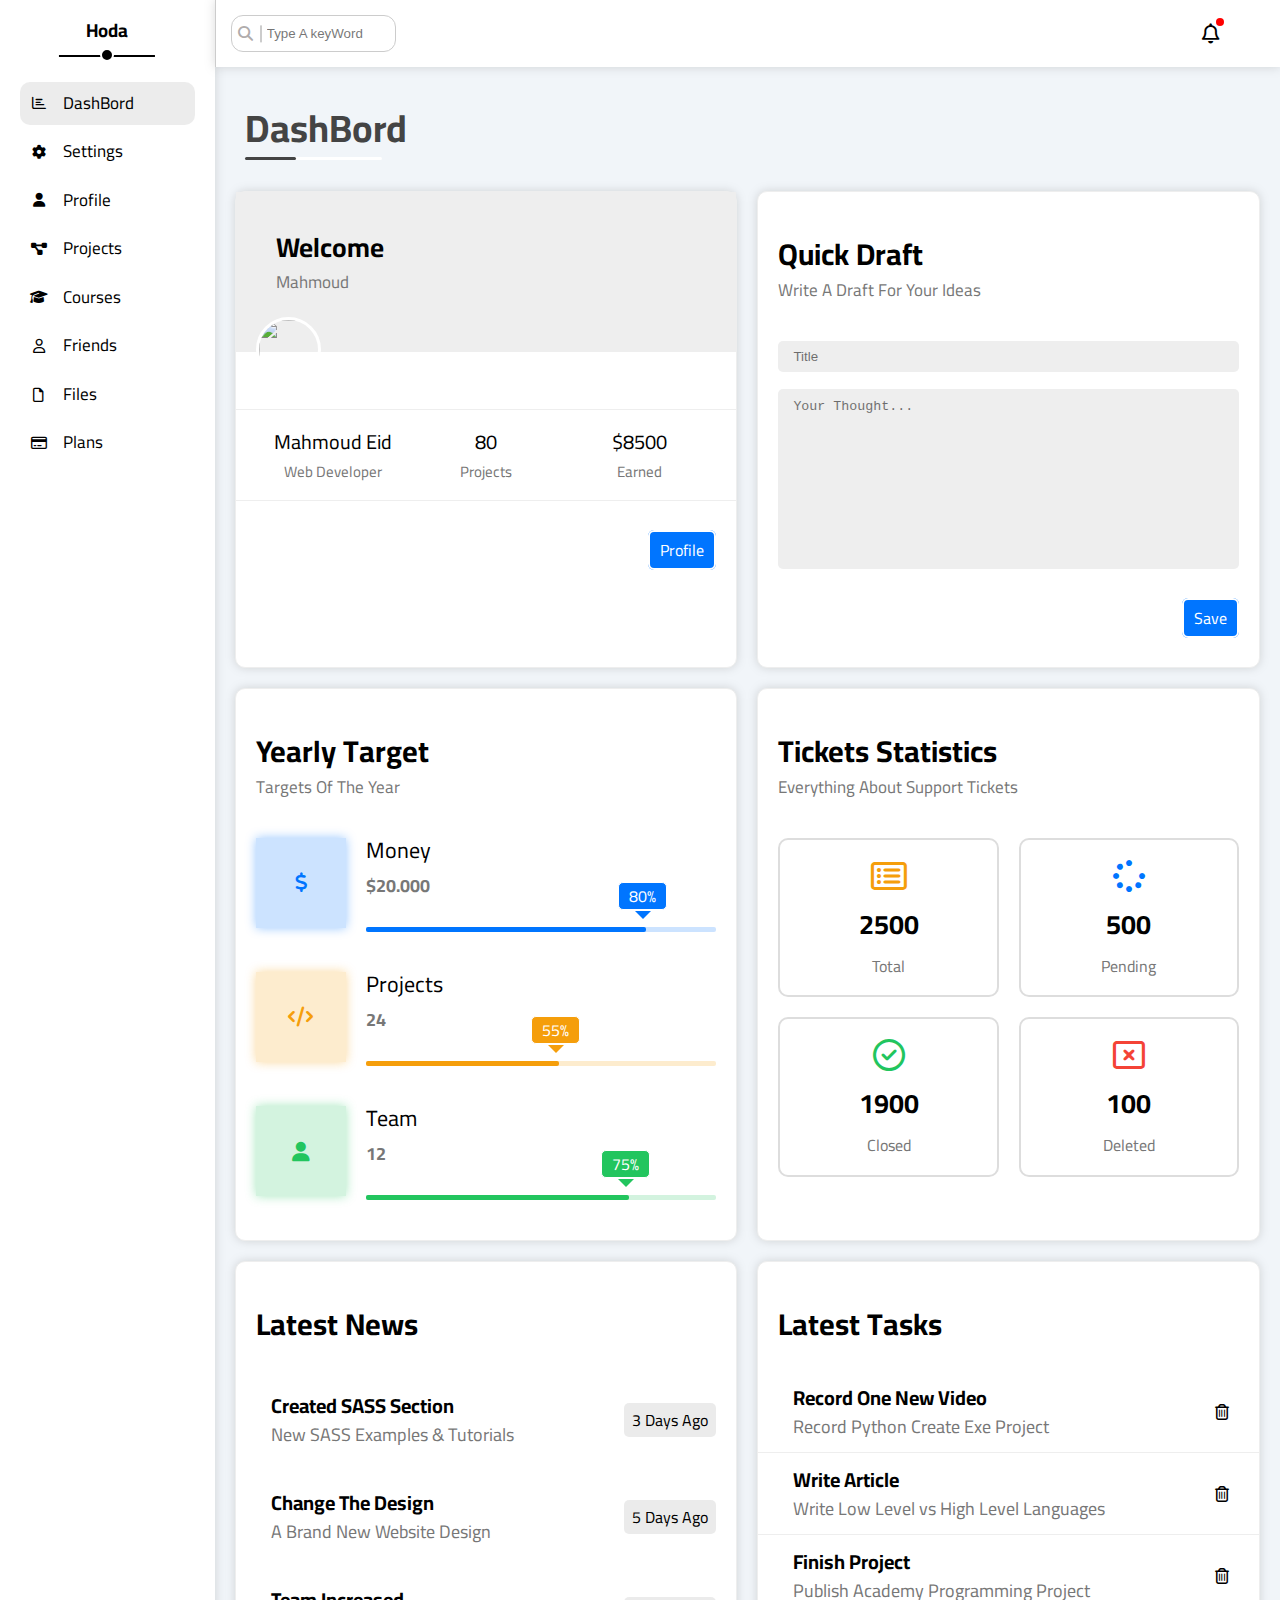
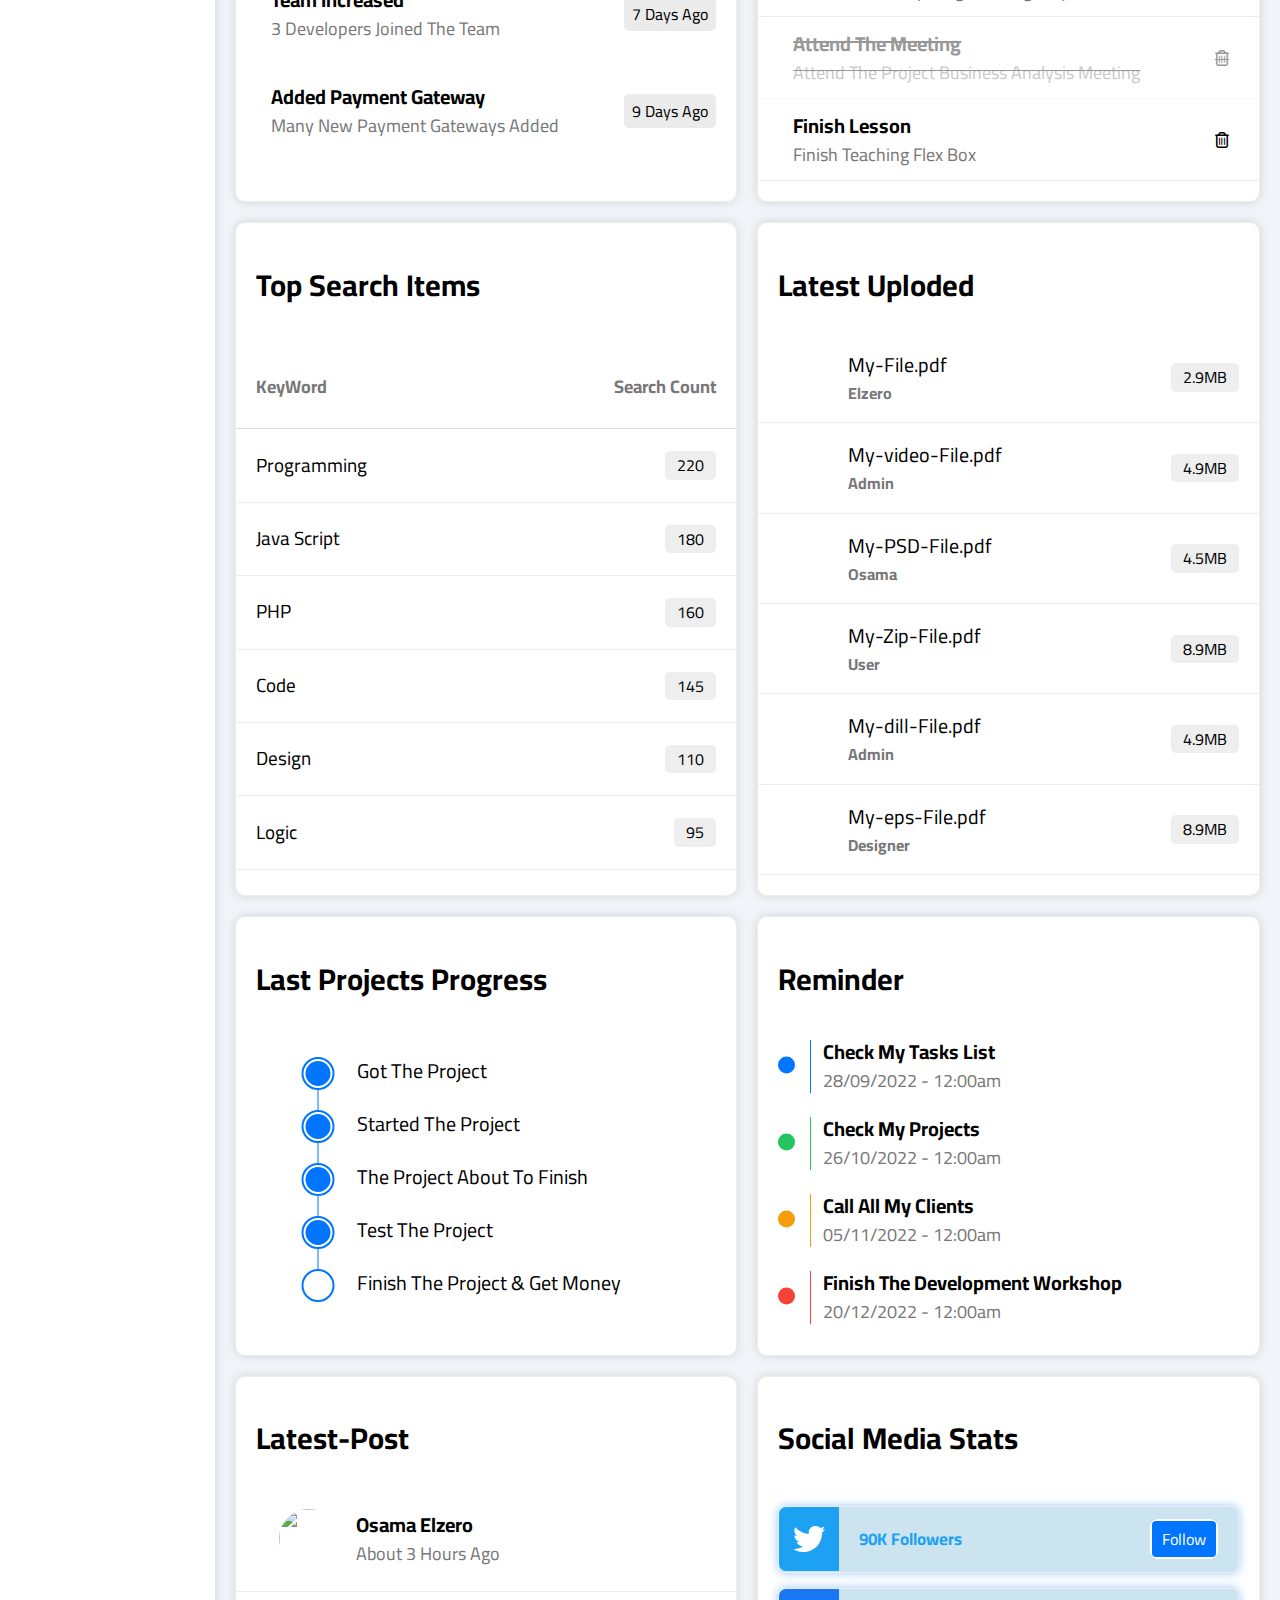
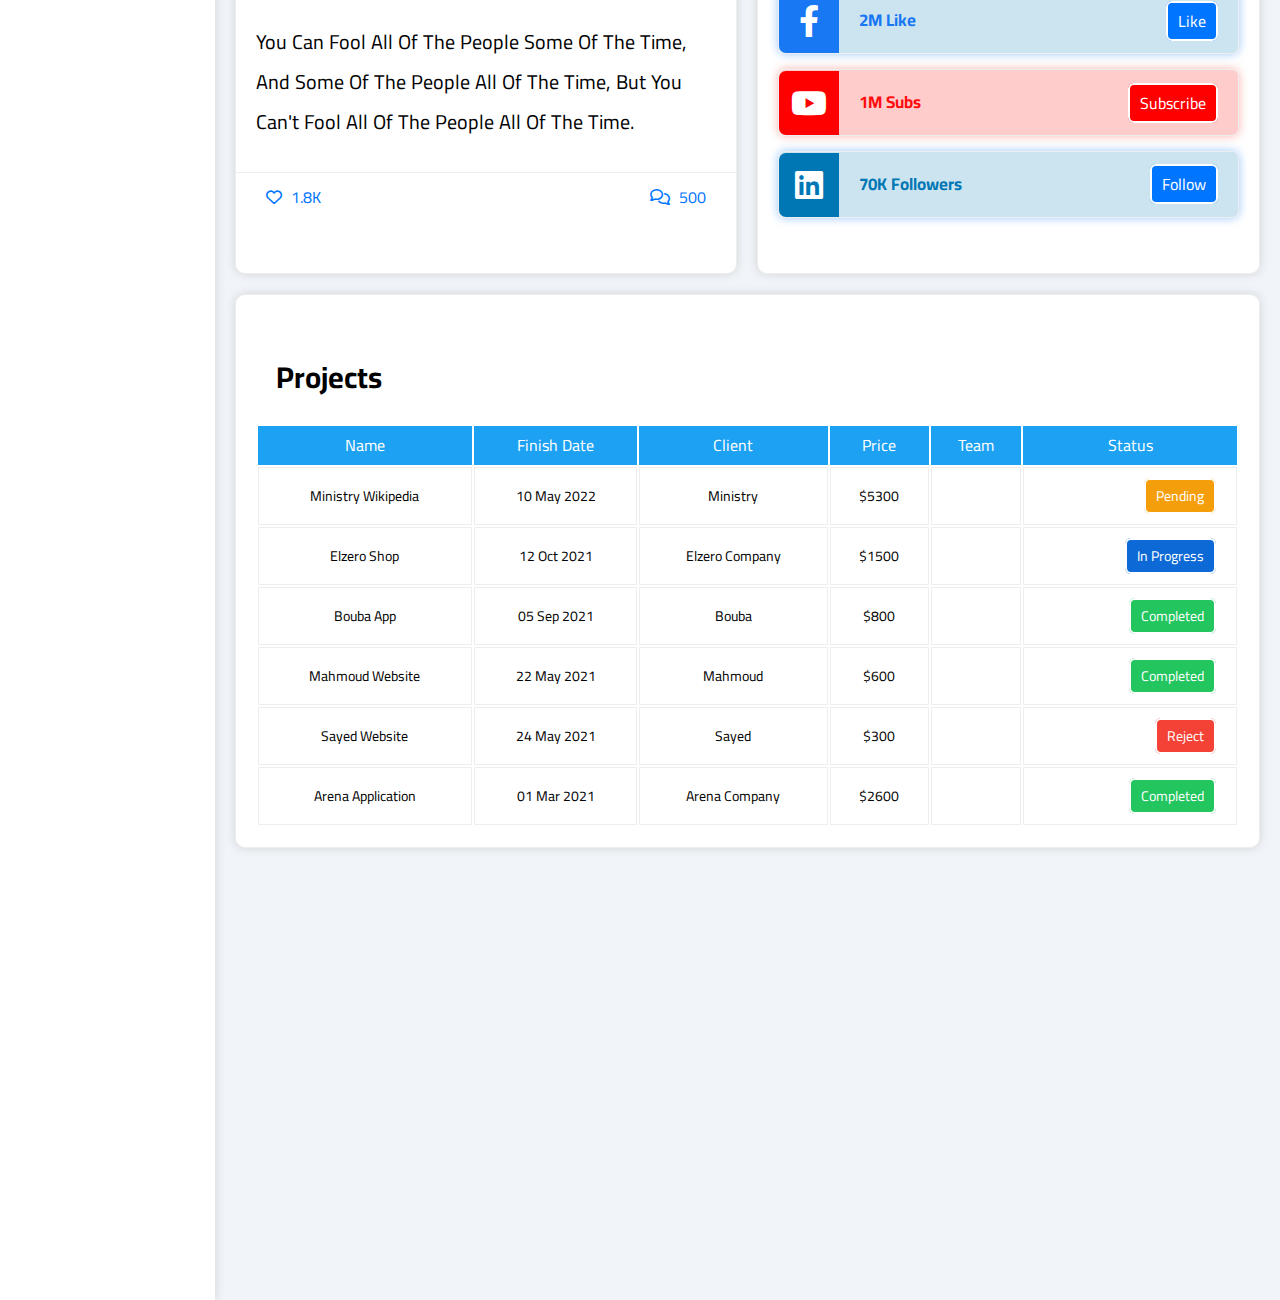
==== commit 051d2b08: "Add files via upload" ====
--- a/index.html
+++ b/index.html
@@ -100,7 +100,7 @@
                     </div>
 
                     <div class="target">
-                        <div class="icon bg-blue">
+                        <div class="icon bg-blue blue-box-shadow">
                             <i class="fa-solid fa-dollar-sign fa-lg c-blue"></i>
                         </div>
                         <div class="details">
@@ -116,7 +116,7 @@
                     </div>
 
                     <div class="target">
-                        <div class="icon bg-orange">
+                        <div class="icon bg-orange orange-box-shadow">
                             <i class="fa-solid fa-code fa-lg c-orange"></i>
                         </div>
                         <div class="details">
@@ -132,7 +132,7 @@
                     </div>
 
                     <div class="target">
-                        <div class="icon bg-green">
+                        <div class="icon bg-green green-box-shadow">
                             <i class="fa-solid fa-user fa-lg c-green"></i>
                         </div>
                         <div class="details">
@@ -180,6 +180,565 @@
                         </div>
                     </div>
                 </div>
+
+                <div
+                    class="LatestNews text-cMobile block-Mobile bg-white rad-10 border-1-sol pa-bot-20 items-box-shadow pa-bot-20">
+                    <div class="text">
+                        <h2>Latest News</h2>
+                    </div>
+                    <div class="new">
+                        <div class="desc">
+                            <div class="image">
+                                <img src="./img/news-01.png" alt="">
+                            </div>
+                            <div class="News-text">
+                                <h3>Created SASS Section</h3>
+                                New SASS Examples & Tutorials
+                            </div>
+                        </div>
+                        <span>3 Days Ago</span>
+                    </div>
+
+                    <div class="new">
+                        <div class="desc">
+                            <div class="image">
+                                <img src="./img/news-02.png" alt="">
+                            </div>
+                            <div class="News-text">
+                                <h3>Change The Design</h3>
+                                A Brand New Website Design
+                            </div>
+                        </div>
+                        <span>5 Days Ago</span>
+                    </div>
+
+                    <div class="new">
+                        <div class="desc">
+                            <div class="image">
+                                <img src="./img/news-03.png" alt="">
+                            </div>
+                            <div class="News-text">
+                                <h3>Team Increased</h3>
+                                3 Developers Joined The Team
+                            </div>
+                        </div>
+                        <span>7 Days Ago</span>
+                    </div>
+
+                    <div class="new">
+                        <div class="desc">
+                            <div class="image">
+                                <img src="./img/news-04.png" alt="">
+                            </div>
+                            <div class="News-text">
+                                <h3>Added Payment Gateway</h3>
+                                Many New Payment Gateways Added
+                            </div>
+                        </div>
+                        <span>9 Days Ago</span>
+                    </div>
+                </div>
+
+                <div
+                    class="LatestTasks text-cMobile block-Mobile bg-white rad-10 border-1-sol pa-bot-20 items-box-shadow pa-bot-20">
+                    <div class="text">
+                        <h2>Latest Tasks</h2>
+                    </div>
+                    <div class="task">
+                        <div class="News-text">
+                            <h3>Record One New Video</h3>
+                            Record Python Create Exe Project
+                        </div>
+                        <i class="fa-regular fa-trash-can delete"></i>
+                    </div>
+
+                    <div class="task">
+                        <div class="News-text">
+                            <h3>Write Article</h3>
+                            Write Low Level vs High Level Languages
+                        </div>
+                        <i class="fa-regular fa-trash-can delete"></i>
+                    </div>
+
+                    <div class="task">
+                        <div class="News-text">
+                            <h3>Finish Project</h3>
+                            Publish Academy Programming Project
+                        </div>
+                        <i class="fa-regular fa-trash-can delete"></i>
+                    </div>
+
+                    <div class="task invalid">
+                        <div class="News-text">
+                            <h3>Attend The Meeting</h3>
+                            Attend The Project Business Analysis Meeting
+                        </div>
+                        <i class="fa-regular fa-trash-can delete"></i>
+                    </div>
+
+                    <div class="task">
+                        <div class="News-text">
+                            <h3>Finish Lesson</h3>
+                            Finish Teaching Flex Box
+                        </div>
+                        <i class="fa-regular fa-trash-can delete"></i>
+                    </div>
+                </div>
+
+                <div
+                    class="Top-Search text-cMobile block-Mobile bg-white rad-10 border-1-sol pa-bot-20 items-box-shadow pa-bot-20">
+                    <div class="text">
+                        <h2>Top Search Items</h2>
+                    </div>
+                    <div class="item-head">
+                        <h4>KeyWord</h4>
+                        <h4>Search Count</h4>
+                    </div>
+
+                    <div class="item">
+                        <h4>Programming</h4>
+                        <span>220</span>
+                    </div>
+
+                    <div class="item">
+                        <h4>Java Script</h4>
+                        <span>180</span>
+                    </div>
+
+                    <div class="item">
+                        <h4>PHP</h4>
+                        <span>160</span>
+                    </div>
+
+                    <div class="item">
+                        <h4>Code</h4>
+                        <span>145</span>
+                    </div>
+
+                    <div class="item">
+                        <h4>Design</h4>
+                        <span>110</span>
+                    </div>
+
+                    <div class="item">
+                        <h4>Logic</h4>
+                        <span>95</span>
+                    </div>
+                </div>
+
+                <div
+                    class="Latest-Upload text-cMobile block-Mobile bg-white rad-10 border-1-sol pa-bot-20 items-box-shadow pa-bot-20">
+                    <div class="text">
+                        <h2>Latest Uploded</h2>
+                    </div>
+
+                    <div class="Upload">
+                        <div class="element">
+                            <img src="./img/pdf.svg" alt="">
+                            <div>
+                                <h2>My-File.pdf</h2>
+                                <h4>Elzero</h4>
+                            </div>
+                        </div>
+                        <span>2.9MB</span>
+                    </div>
+
+                    <div class="Upload">
+                        <div class="element">
+                            <img src="./img/avi.svg" alt="">
+                            <div>
+                                <h2>My-video-File.pdf</h2>
+                                <h4>Admin</h4>
+                            </div>
+                        </div>
+                        <span>4.9MB</span>
+                    </div>
+
+                    <div class="Upload">
+                        <div class="element">
+                            <img src="./img/psd.svg" alt="">
+                            <div>
+                                <h2>My-PSD-File.pdf</h2>
+                                <h4>Osama</h4>
+                            </div>
+                        </div>
+                        <span>4.5MB</span>
+                    </div>
+
+                    <div class="Upload">
+                        <div class="element">
+                            <img src="./img/zip.svg" alt="">
+                            <div>
+                                <h2>My-Zip-File.pdf</h2>
+                                <h4>User</h4>
+                            </div>
+                        </div>
+                        <span>8.9MB</span>
+                    </div>
+
+                    <div class="Upload">
+                        <div class="element">
+                            <img src="./img/dll.svg" alt="">
+                            <div>
+                                <h2>My-dill-File.pdf</h2>
+                                <h4>Admin</h4>
+                            </div>
+                        </div>
+                        <span>4.9MB</span>
+                    </div>
+
+                    <div class="Upload">
+                        <div class="element">
+                            <img src="./img/eps.svg" alt="">
+                            <div>
+                                <h2>My-eps-File.pdf</h2>
+                                <h4>Designer</h4>
+                            </div>
+                        </div>
+                        <span>8.9MB</span>
+                    </div>
+                </div>
+
+                <div
+                    class="Latest-Projects-Progress text-cMobile block-Mobile bg-white rad-10 border-1-sol pa-bot-20 items-box-shadow pa-bot-20 p-relative">
+                    <div class="text">
+                        <h2>Last Projects Progress</h2>
+                    </div>
+                    <ul>
+                        <li>Got The Project</li>
+                        <li>Started The Project</li>
+                        <li>The Project About To Finish</li>
+                        <li class="custom">Test The Project</li>
+                        <li class="empty">Finish The Project & Get Money</li>
+                    </ul>
+                    <img src="./img/project.png" alt="">
+                </div>
+
+                <div
+                    class="Reminder text-cMobile block-Mobile bg-white rad-10 border-1-sol pa-bot-20 items-box-shadow pa-bot-20 p-relative">
+                    <div class="text">
+                        <h2>Reminder</h2>
+                    </div>
+                    <ul>
+                        <li class="News-text">
+                            <h3>Check My Tasks List</h3>
+                            28/09/2022 - 12:00am
+                        </li>
+
+                        <li class="News-text">
+                            <h3>Check My Projects</h3>
+                            26/10/2022 - 12:00am
+                        </li>
+
+                        <li class="News-text">
+                            <h3>Call All My Clients</h3>
+                            05/11/2022 - 12:00am
+                        </li>
+
+                        <li class="News-text">
+                            <h3>Finish The Development Workshop</h3>
+                            20/12/2022 - 12:00am
+                        </li>
+                    </ul>
+                </div>
+
+                <div
+                    class="Latest-Post text-cMobile block-Mobile bg-white rad-10 border-1-sol pa-bot-20 items-box-shadow pa-bot-20 p-relative">
+                    <div class="text">
+                        <h2>Latest-Post</h2>
+                    </div>
+                    <div class="heading">
+                        <img src="./img/avatar.png" alt="">
+                        <div class="News-text">
+                            <h3>Osama Elzero</h3>
+                            About 3 Hours Ago
+                        </div>
+                    </div>
+                    <p>You Can Fool All Of The People Some Of The Time, And Some Of The People All Of The Time, But You
+                        Can't Fool All Of The People All Of The Time.
+                    </p>
+
+                    <div class="icons">
+                        <div class="icon">
+                            <i class="fa-regular fa-heart"></i>
+                            <span> 1.8K</span>
+                        </div>
+
+                        <div class="icon">
+                            <i class="fa-regular fa-comments"></i>
+                            <span> 500</span>
+                        </div>
+                    </div>
+                </div>
+
+                <div
+                    class="SocialMedia-Stats text-cMobile block-Mobile bg-white rad-10 border-1-sol pa-bot-20 items-box-shadow pa-bot-20 p-relative">
+                    <div class="text">
+                        <h2>Social Media Stats</h2>
+                    </div>
+                    <ul>
+                        <li class="social-background blue-box-shadow">
+                            <div class="box">
+                                <i class="fa-brands fa-twitter fa-2x c-white h-full center-flex twiter"></i>
+                                <h4 class="twiter-color">90K Followers</h4>
+                            </div>
+                            <div class="link">
+                                <a href="" class="button">Follow</a>
+                            </div>
+                        </li>
+
+                        <li class="social-background blue-box-shadow">
+                            <div class="box">
+                                <i class="fa-brands fa-facebook-f fa-2x c-white h-full center-flex facebook"></i>
+                                <h4 class="facebook-color">2M Like</h4>
+                            </div>
+                            <div class="link">
+                                <a href="" class="button">Like</a>
+                            </div>
+                        </li>
+
+                        <li class="youtube-background red-box-shadow">
+                            <div class="box">
+                                <i class="fa-brands fa-youtube fa-2x c-white h-full center-flex Youtube"></i>
+                                <h4 class="you-color">1M Subs</h4>
+                            </div>
+                            <div class="link">
+                                <a href="" class="button Youtube you">Subscribe</a>
+                            </div>
+                        </li>
+
+                        <li class="social-background blue-box-shadow">
+                            <div class="box">
+                                <i class="fa-brands fa-linkedin fa-2x c-white h-full center-flex linkedin"></i>
+                                <h4 class="linkedin-color">70K Followers</h4>
+                            </div>
+                            <div class="link">
+                                <a href="" class="button ">Follow</a>
+                            </div>
+                        </li>
+                    </ul>
+                </div>
+            </div>
+
+            <div
+                class="table text-cMobile block-Mobile bg-white rad-10 border-1-sol pa-bot-20 items-box-shadow pa-bot-20 p-relative">
+                <div class="text">
+                    <h2>Projects</h2>
+                </div>
+                <div class="responsive-table">
+                    <table>
+                        <thead>
+                            <tr>
+                                <td>
+                                    Name
+                                </td>
+
+                                <td>
+                                    Finish Date
+                                </td>
+
+                                <td>
+                                    Client
+                                </td>
+
+                                <td>
+                                    Price
+                                </td>
+
+                                <td>
+                                    Team
+                                </td>
+
+                                <td>
+                                    Status
+                                </td>
+                            </tr>
+                        </thead>
+
+                        <tbody>
+                            <tr>
+                                <td>
+                                    Ministry Wikipedia
+                                </td>
+
+                                <td>
+                                    10 May 2022
+                                </td>
+
+                                <td>
+                                    Ministry
+                                </td>
+
+                                <td>
+                                    $5300
+                                </td>
+
+                                <td>
+                                    <img src="./img/team-01.png" alt="">
+                                    <img src="./img/team-02.png" alt="">
+                                    <img src="./img/team-03.png" alt="">
+                                    <img src="./img/team-05.png" alt="">
+                                </td>
+
+                                <td>
+                                    <div class="link">
+                                        <span class="button">Pending</span>
+                                    </div>
+                                </td>
+                            </tr>
+
+                            <tr>
+                                <td>
+                                    Elzero Shop
+                                </td>
+
+                                <td>
+                                    12 Oct 2021
+                                </td>
+
+                                <td>
+                                    Elzero Company
+                                </td>
+
+                                <td>
+                                    $1500
+                                </td>
+
+                                <td>
+                                    <img src="./img/team-01.png" alt="">
+                                    <img src="./img/team-02.png" alt="">
+                                    <img src="./img/team-03.png" alt="">
+                                </td>
+
+                                <td>
+                                    <div class="link">
+                                        <span href="" class="button">In Progress</span>
+                                    </div>
+                                </td>
+                            </tr>
+
+                            <tr>
+                                <td>
+                                    Bouba App
+                                </td>
+
+                                <td>
+                                    05 Sep 2021
+                                </td>
+
+                                <td>
+                                    Bouba
+                                </td>
+
+                                <td>
+                                    $800
+                                </td>
+
+                                <td>
+                                    <img src="./img/team-01.png" alt="">
+                                    <img src="./img/team-02.png" alt="">
+                                </td>
+
+                                <td>
+                                    <div class="link">
+                                        <span href="" class="button">Completed</span>
+                                    </div>
+                                </td>
+                            </tr>
+
+                            <tr>
+                                <td>
+                                    Mahmoud Website
+                                </td>
+
+                                <td>
+                                    22 May 2021
+                                </td>
+
+                                <td>
+                                    Mahmoud
+                                </td>
+
+                                <td>
+                                    $600
+                                </td>
+
+                                <td>
+                                    <img src="./img/team-01.png" alt="">
+                                    <img src="./img/team-02.png" alt="">
+                                    <img src="./img/team-03.png" alt="">
+                                </td>
+
+                                <td>
+                                    <div class="link">
+                                        <span href="" class="button">Completed</span>
+                                    </div>
+                                </td>
+                            </tr>
+
+                            <tr>
+                                <td>
+                                    Sayed Website
+                                </td>
+
+                                <td>
+                                    24 May 2021
+                                </td>
+
+                                <td>
+                                    Sayed
+                                </td>
+
+                                <td>
+                                    $300
+                                </td>
+
+                                <td>
+                                    <img src="./img/team-01.png" alt="">
+                                    <img src="./img/team-02.png" alt="">
+                                    <img src="./img/team-03.png" alt="">
+                                    <img src="./img/team-05.png" alt="">
+                                </td>
+
+                                <td>
+                                    <div class="link">
+                                        <span href="" class="button">Reject</span>
+                                    </div>
+                                </td>
+                            </tr>
+
+                            <tr>
+                                <td>
+                                    Arena Application
+                                </td>
+
+                                <td>
+                                    01 Mar 2021
+                                </td>
+
+                                <td>
+                                    Arena Company
+                                </td>
+
+                                <td>
+                                    $2600
+                                </td>
+
+                                <td>
+                                    <img src="./img/team-01.png" alt="">
+                                    <img src="./img/team-02.png" alt="">
+                                    <img src="./img/team-05.png" alt="">
+                                </td>
+
+                                <td>
+                                    <div class="link">
+                                        <span href="" class="button">Completed</span>
+                                    </div>
+                                </td>
+                            </tr>
+                        </tbody>
+                    </table>
+                </div>
             </div>
         </div>
     </div>
--- a/css/myFramwork.css
+++ b/css/myFramwork.css
@@ -52,15 +52,15 @@
     background-color: #eee;
 }
 
-.bg-blue{
+.bg-blue {
     background-color: rgb(0 117 255 / 20%);
 }
 
-.bg-orange{
+.bg-orange {
     background-color: rgb(245 158 11 / 20%);
 }
 
-.bg-green{
+.bg-green {
     background-color: rgb(34 197 94 / 20%);
 }
 
@@ -100,7 +100,23 @@
 }
 
 .items-box-shadow {
-    box-shadow: 0 0 10px #8080804a;;
+    box-shadow: 0 0 10px #8080804a;
+}
+
+.blue-box-shadow {
+    box-shadow: 0 0 10px rgb(0 117 255 / 40%);
+}
+
+.orange-box-shadow {
+    box-shadow: 0 0 10px rgb(245 158 11 / 40%);
+}
+
+.red-box-shadow {
+    box-shadow: 0 0 10px rgb(244 67 54 / 40%);
+}
+
+.green-box-shadow {
+    box-shadow: 0 0 10px rgb(34 197 94 / 40%);
 }
 
 /* end border section  */
@@ -170,6 +186,7 @@
     padding: 20px;
     text-align: end;
 }
+
 .button {
     padding: 3px 10px;
     color: white;
@@ -194,4 +211,70 @@
     font-size: 30px;
     color: black;
     margin-bottom: 10px;
+}
+
+.invalid {
+    text-decoration: line-through;
+    opacity: 0.4;
+}
+
+/* key Frames */
+
+@keyframes flasher {
+    0% {
+        background-color: var(--blue-color);
+    }
+
+    50% {
+        background-color: white;
+    }
+
+    100% {
+        background-color: var(--blue-color);
+    }
+}
+
+/* Icons colors  */
+
+.social-background {
+    background-color: rgb(0 119 181 / 20%);
+}
+
+.youtube-background {
+    background-color: rgb(255 0 0 / 20%);
+}
+
+.twiter {
+    background-color: #1da1f2;
+}
+
+.twiter-color {
+    color: #1da1f2;
+}
+.facebook {
+    background-color: #1877f2;
+}
+
+.facebook-color {
+    color: #1877f2;
+}
+
+.Youtube {
+    background-color: #ff0000;
+}
+
+.you-color{
+    color:#ff0000f4;
+}
+
+.you:hover {
+    background-color: #ff0000f4;
+}
+
+.linkedin {
+    background-color: #0077b5;
+}
+
+.linkedin-color {
+    color: #0077b5;
 }--- a/css/DashBord.css
+++ b/css/DashBord.css
@@ -409,6 +409,7 @@
     }
 }
 
+/* -------------------- */
 .Draft>.idea {
     padding: 20px;
     display: flex;
@@ -440,6 +441,7 @@
     min-height: 180px;
 }
 
+/* --------------------------- */
 .YearlyTarget>.target {
     padding: 20px;
     display: flex;
@@ -476,6 +478,7 @@
     position: relative;
 }
 
+/* ------------------- */
 .progress-blue-tabe {
     position: absolute;
     width: 80%;
@@ -605,4 +608,590 @@
 
 .Tickets>.box>.ticket>span {
     color: #777;
+}
+
+@media (max-width:767px) {
+    .Tickets>.box {
+        flex-direction: column;
+    }
+
+    .Tickets>.box>.ticket {
+        padding: 20px;
+        width: 100%;
+    }
+}
+
+/* ------------------ */
+
+.LatestNews>.new {
+    padding: 20px;
+    display: flex;
+    align-items: center;
+    justify-content: space-between;
+}
+
+.LatestNews>.new>.desc {
+    display: flex;
+}
+
+.LatestNews>.new>.desc>.image>img {
+    width: 110px;
+    border-radius: 8px;
+}
+
+.News-text {
+    padding: 0;
+    padding-left: 15px;
+    font-size: 18px;
+    line-height: 1.5;
+    color: #777;
+}
+
+.News-text>h3 {
+    margin: 0;
+    font-size: 20px;
+    color: black;
+}
+
+.LatestNews>.new>span {
+    padding: 8px;
+    border-radius: 5px;
+    background: #dddddd94;
+}
+
+@media (max-width:767px) {
+    .LatestNews>.new {
+        flex-direction: column;
+    }
+
+    .LatestNews>.new>.desc {
+        flex-direction: column;
+    }
+
+    .News-text {
+        padding-left: 0;
+        padding-bottom: 10px;
+    }
+
+    .News-text>h3 {
+        font-size: 20px;
+        color: black;
+        margin: 10px 0;
+    }
+}
+
+/* ----------------- */
+
+.LatestTasks>.task {
+    padding: 12px 20px;
+    display: flex;
+    align-items: center;
+    justify-content: space-between;
+    border-bottom: 1px solid #eee;
+}
+
+.LatestTasks>.task>i {
+    padding-right: 10px;
+}
+
+@media (max-width:767px) {
+
+    .LatestTasks>.task {
+        padding: 10px 10px;
+    }
+
+    .LatestTasks>.task>.News-text {
+        text-align: start;
+    }
+
+    .LatestTasks>.task>.News-text>h3 {
+        font-size: 17px;
+    }
+
+    .LatestTasks>.task>i {
+        padding-right: 0;
+    }
+}
+
+/* -------------------------- */
+
+.Top-Search>.item-head {
+    display: flex;
+    justify-content: space-between;
+    align-items: center;
+    padding: 20px;
+    color: #777;
+    font-size: 18px;
+    border-bottom: 1px solid #ddd;
+    padding-bottom: 7px;
+}
+
+.Top-Search>.item {
+    padding: 0px 20px;
+    display: flex;
+    align-items: center;
+    justify-content: space-between;
+    border-bottom: 1px solid #eee;
+}
+
+.Top-Search>.item>h4 {
+    font-size: 19px;
+    font-weight: normal;
+}
+
+.Top-Search>.item>span {
+    padding: 5px 12px;
+    background: #eee;
+    border-radius: 5px;
+}
+
+/* ------------------ */
+
+.Latest-Upload>.Upload {
+    padding: 20px;
+    display: flex;
+    align-items: center;
+    justify-content: space-between;
+    border-bottom: 1px solid #eee;
+}
+
+.Latest-Upload>.Upload>.element {
+    display: flex;
+}
+
+.Latest-Upload>.Upload>.element>img {
+    width: 50px;
+    margin-right: 20px;
+}
+
+.Latest-Upload>.Upload>.element>div>h2 {
+    margin: 0;
+    font-size: 20px;
+    margin-bottom: 8px;
+    font-weight: normal;
+}
+
+.Latest-Upload>.Upload>.element>div>h4 {
+    margin: 0;
+    color: #777;
+
+}
+
+.Latest-Upload>.Upload>span {
+    padding: 5px 12px;
+    background: #eee;
+    border-radius: 5px;
+}
+
+@media (max-width:767px) {
+    .Latest-Upload>.Upload {
+        padding: 10px;
+    }
+
+    .Latest-Upload>.Upload>.element>img {
+        width: 40px;
+        margin-right: 10px;
+    }
+
+}
+
+/* ------------------- */
+
+.Latest-Projects-Progress>ul {
+    padding: 20px;
+    position: relative;
+    margin-left: 50px;
+}
+
+.Latest-Projects-Progress>img {
+    position: absolute;
+    right: 0;
+    bottom: 0;
+    opacity: .2;
+    width: 150px;
+}
+
+.Latest-Projects-Progress>ul::before {
+    content: "";
+    position: absolute;
+    left: 32px;
+    top: 18%;
+    width: 1px;
+    height: 65%;
+    background: var(--blue-color);
+    transform: translate(-50%);
+}
+
+.Latest-Projects-Progress>ul>li {
+    padding: 12px;
+    font-size: 20px;
+    position: relative;
+    display: flex;
+}
+
+.Latest-Projects-Progress>ul>li::before {
+    content: "";
+    width: 25px;
+    display: block;
+    height: 25px;
+    border-radius: 50%;
+    transform: translate(-50%);
+    background: var(--blue-color);
+    outline: 2px solid var(--blue-color);
+    margin-right: 10px;
+    border: 2px solid white;
+}
+
+.Latest-Projects-Progress>ul>.empty::before {
+    background: white;
+}
+
+.Latest-Projects-Progress>ul>.custom::before {
+    animation: flasher 2s linear infinite;
+}
+
+@media (max-width:767px) {
+    .Latest-Projects-Progress>ul {
+        padding: 20px;
+        position: relative;
+        margin-left: 0;
+        padding-top: 0;
+    }
+
+    .Latest-Projects-Progress>ul::before {
+        content: "";
+        left: 30px;
+        top: 13%;
+    }
+
+    .Latest-Projects-Progress>ul>li {
+        padding: 12px 0;
+        font-size: 13px;
+        padding-left: 10px;
+        align-items: center;
+    }
+
+    .Latest-Projects-Progress>ul>li::before {
+        content: "";
+        width: 15px;
+        height: 15px;
+        margin-right: 0;
+    }
+
+    .Latest-Projects-Progress>img {
+        width: 120px;
+    }
+
+
+}
+
+/* --------------- */
+
+.Reminder>ul {
+    padding: 0 20px;
+}
+
+.Reminder>ul>li {
+    padding: 10px 0;
+    position: relative;
+    padding-left: 45px;
+}
+
+.Reminder>ul>li:before {
+    content: "";
+    position: absolute;
+    width: 17px;
+    height: 17px;
+    left: 0;
+    top: calc(77px / 2);
+    transform: translateY(-50%);
+    border-radius: 50%;
+}
+
+.Reminder>ul>li::after {
+    content: "";
+    position: absolute;
+    left: 32px;
+    height: 70%;
+    width: 1px;
+    transform: translateY(-50%);
+}
+
+.Reminder>ul>li:first-child::before,
+.Reminder>ul>li:first-child::after {
+    background-color: var(--blue-color);
+}
+
+.Reminder>ul>li:nth-child(2)::before,
+.Reminder>ul>li:nth-child(2)::after {
+    background-color: var(--green-color);
+}
+
+.Reminder>ul>li:nth-child(3)::before,
+.Reminder>ul>li:nth-child(3)::after {
+    background-color: var(--orange-color);
+}
+
+.Reminder>ul>li:last-child::before,
+.Reminder>ul>li:last-child::after {
+    background-color: var(--red-color);
+}
+
+
+@media (max-width:767px) {
+    .Reminder>ul {
+        padding: 0 21px;
+    }
+
+    .Reminder>ul>li {
+        padding: 10px 0;
+        font-size: 14px;
+        text-align: end;
+    }
+
+    .Reminder>ul>li:before {
+        content: "";
+        width: 17px;
+        height: 17px;
+        left: -5px;
+        top: calc(81px / 2);
+        transform: translateY(0);
+    }
+
+    .Reminder>ul>li>h3 {
+        font-size: 15px;
+    }
+
+    .Reminder>ul>li::after {
+        content: "";
+        position: absolute;
+        left: 20px;
+        height: 50px;
+        width: 1px;
+        transform: translateY(-50%);
+        top: 50px;
+    }
+}
+
+/* --------------- */
+.Latest-Post>.heading {
+    padding: 20px;
+    display: flex;
+    align-items: center;
+}
+
+
+.Latest-Post>.heading>img {
+    width: 65px;
+    height: 65px;
+    margin-left: 20px;
+    margin-top: 0;
+    border: 3px solid white;
+    border-radius: 50%;
+}
+
+.Latest-Post>p {
+    padding: 30px 20px;
+    font-size: 20px;
+    line-height: 2;
+    word-spacing: 1px;
+    border-bottom: 1px solid #eee;
+    margin: 0;
+    border-top: 1px solid #eee;
+}
+
+.Latest-Post>.icons {
+    display: flex;
+    padding: 10px 20px;
+    align-items: center;
+    justify-content: space-between;
+}
+
+.Latest-Post>.icons>.icon {
+    padding: 10px;
+    padding-top: 5px;
+    color: var(--blue-color);
+}
+
+
+.Latest-Post>.icons>.icon>i {
+    margin-right: 5px;
+}
+
+@media (max-width:767px) {
+    .Latest-Post>.heading {
+        padding: 20px;
+        justify-content: center;
+    }
+
+    .Latest-Post>.heading>img {
+        width: 55px;
+        height: 55px;
+        margin-right: 15px;
+        margin-left: 0;
+    }
+
+    .Latest-Post>.heading>.News-text {
+        font-size: 15px;
+    }
+
+    .Latest-Post>p {
+        padding: 20px 10px;
+        font-size: 18px;
+        line-height: 1.7;
+        word-spacing: 1px;
+    }
+}
+
+/* ------------------ */
+
+.SocialMedia-Stats>ul {
+    padding: 20px;
+}
+
+.SocialMedia-Stats>ul>li {
+    display: flex;
+    align-items: center;
+    justify-content: space-between;
+    border: 1px solid #eee;
+    margin-bottom: 15px;
+    border-radius: 7px;
+    /* box-shadow: 0 0 10px rgb(0 119 181 / 40%); */
+}
+
+.SocialMedia-Stats>ul>li>.box {
+    display: flex;
+    align-items: center;
+}
+
+.SocialMedia-Stats>ul>li>.box>i {
+    width: 60px;
+    height: 64px;
+    display: flex;
+    align-items: center;
+    justify-content: center;
+    margin-right: 20px;
+    color: white;
+    transition: .3s;
+    border-bottom-left-radius: 7px;
+    border-top-left-radius: 7px;
+}
+
+.SocialMedia-Stats>ul>li>.box>i:hover {
+    transform: rotate(3deg);
+}
+
+.SocialMedia-Stats>ul>li>.box>h4 {
+    font-size: 17px;
+}
+
+
+@media (max-width:767px) {
+    .SocialMedia-Stats>ul {
+        padding: 10px;
+    }
+
+    .SocialMedia-Stats>ul>li>.link {
+        padding: 3px;
+    }
+
+    .SocialMedia-Stats>ul>li>.link>.button {
+        padding: 3px 3px;
+        color: white;
+        background-color: var(--blue-color);
+        border-radius: 6px;
+        border: 2px solid white;
+        transition: .3s;
+    }
+
+    .SocialMedia-Stats>ul>li>.box>i {
+        width: 50px;
+        height: 64px;
+        margin-right: 5px;
+    }
+}
+
+/* ---------------- */
+
+.table {
+    margin: 20px;
+    padding: 20px;
+}
+
+.responsive-table {
+    overflow-x: auto;
+}
+
+table {
+    border: 0;
+    width: 100%;
+}
+
+table>thead {
+    background-color: #1da1f2;
+}
+
+table>thead>tr>td {
+    padding: 10px;
+    text-align: center;
+    border: 0;
+    color: white;
+    font-size: 16px;
+}
+
+table>tbody>tr>td {
+    padding: 10px;
+    text-align: center;
+    font-size: 14px;
+    border: 1px solid #eee;
+}
+
+table>tbody>tr>td>.link {
+    padding: 10px;
+}
+
+table>tbody>tr:first-child>td>.link>span {
+    background-color: var(--orange-color);
+}
+
+table>tbody>tr:nth-child(2)>td>.link>span {
+    background-color: var(--blue-alt-color);
+}
+
+table>tbody>tr:nth-child(3)>td>.link>span {
+    background-color: var(--green-color);
+}
+
+table>tbody>tr:nth-child(4)>td>.link>span {
+    background-color: var(--green-color);
+}
+
+table>tbody>tr:nth-child(5)>td>.link>span {
+    background-color: var(--red-color);
+}
+
+table>tbody>tr:last-child>td>.link>span {
+    background-color: var(--green-color);
+}
+
+table>tbody>tr>td>img {
+    width: 30px;
+    border-radius: 50%;
+    border: 2px solid white;
+    background: white;
+    margin-left: -15px;
+}
+
+table>tbody>tr {
+    transition: .5s;
+}
+
+table>tbody>tr:hover {
+    background-color: rgb(0 119 181 / 8%);
+}
+
+@media (max-width:992px) {
+    .table {
+        display: none;
+    }
 }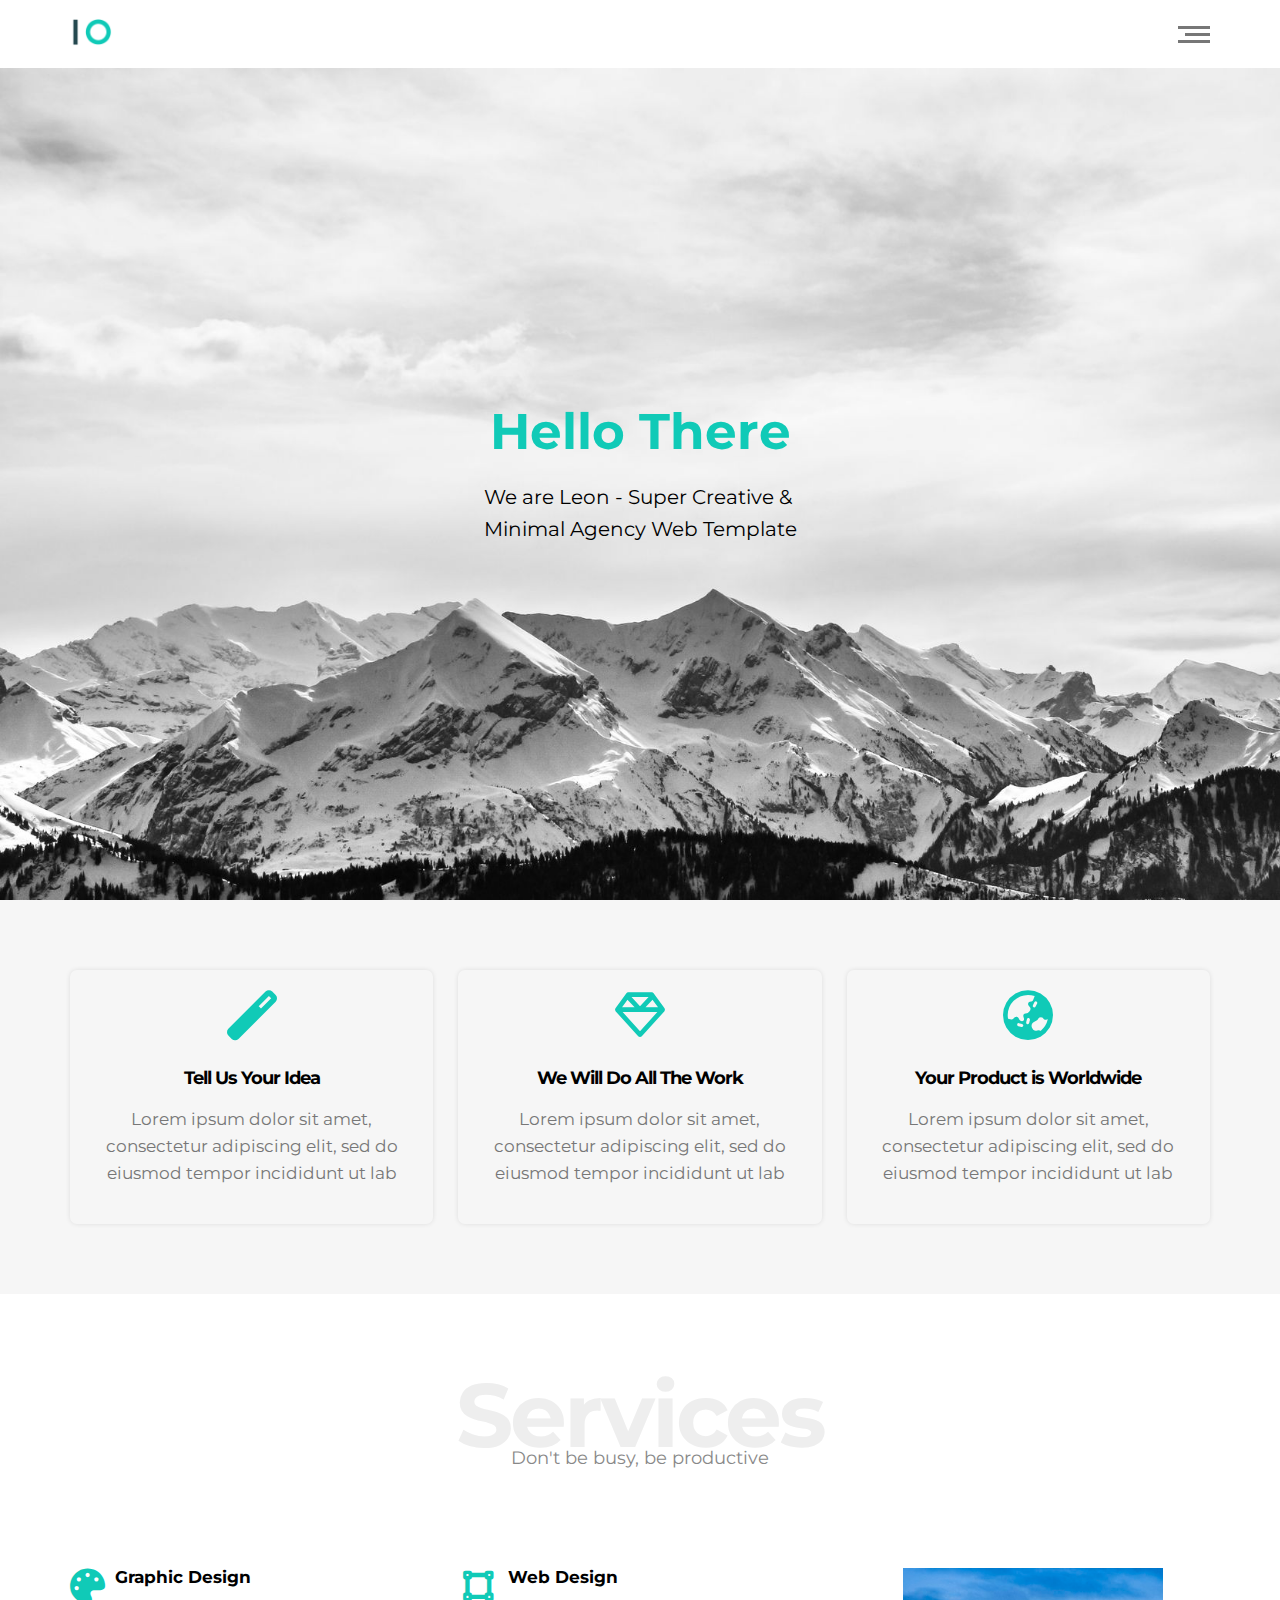
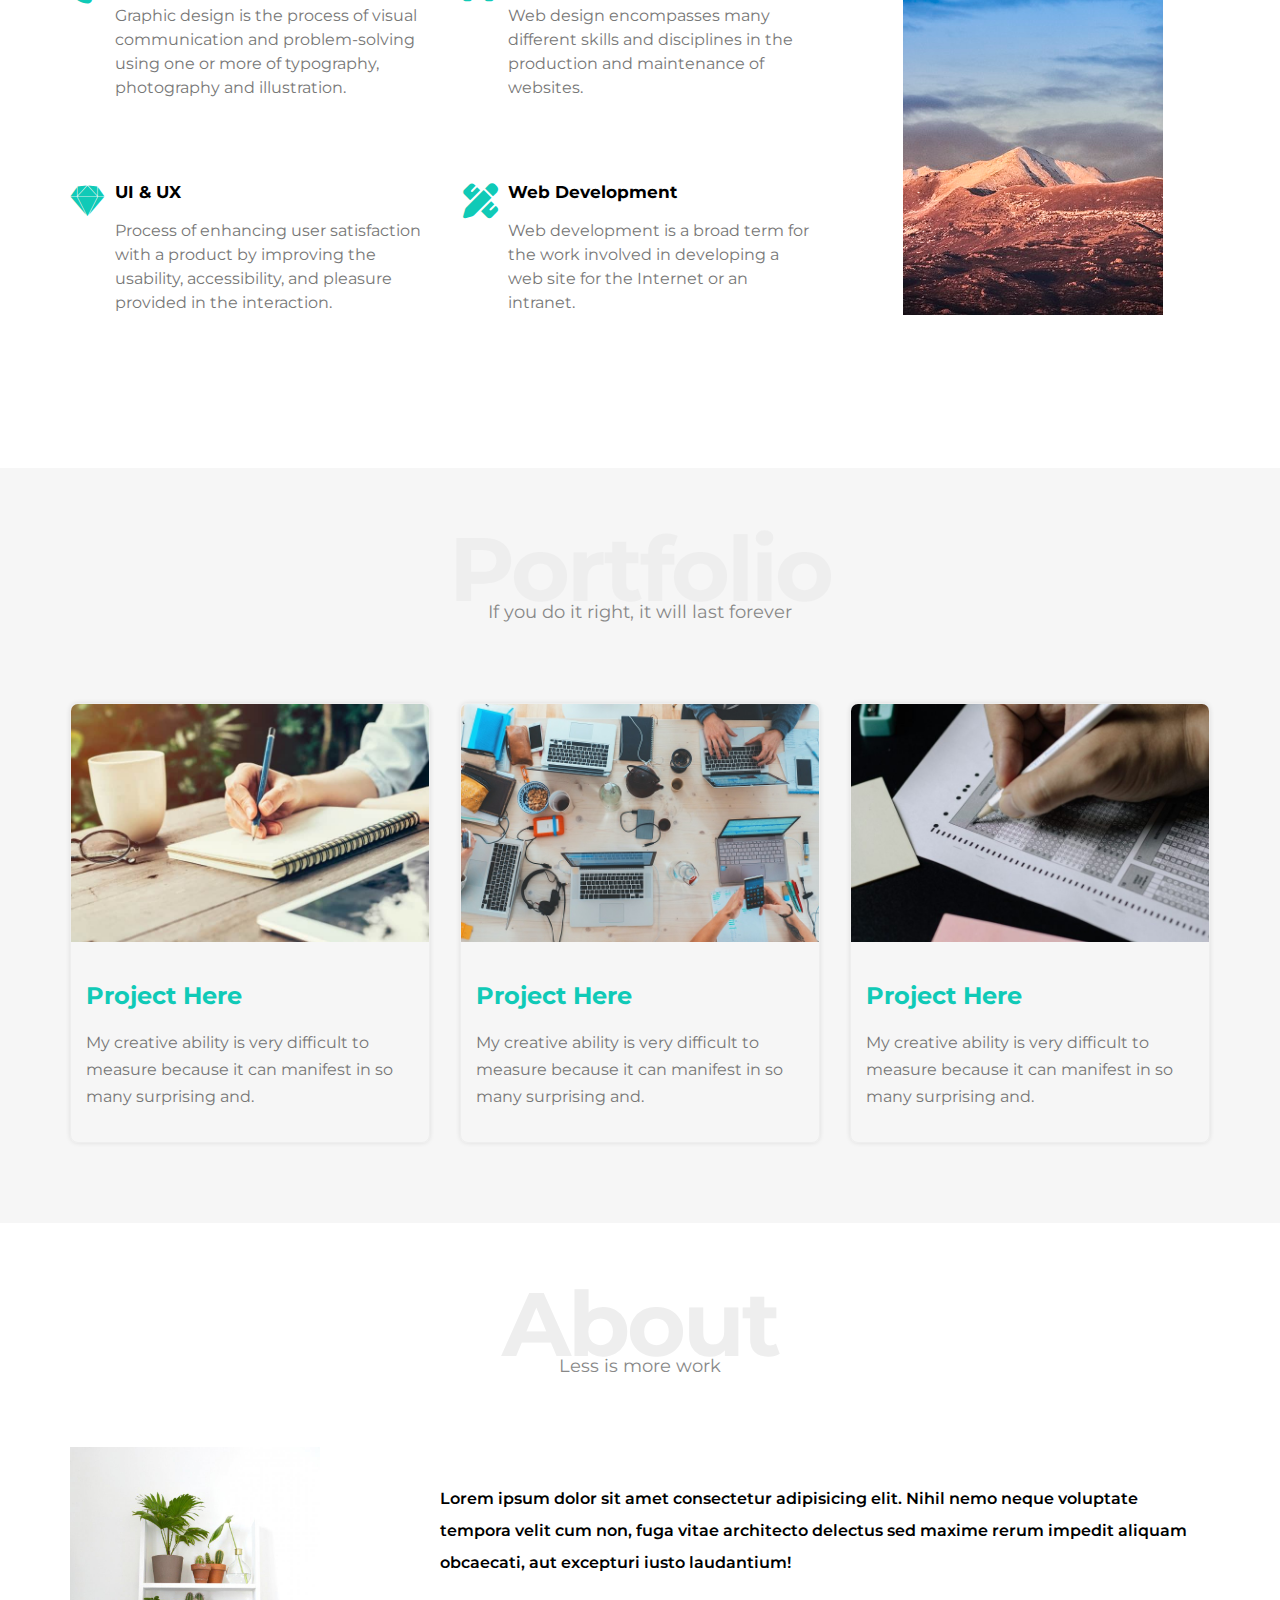
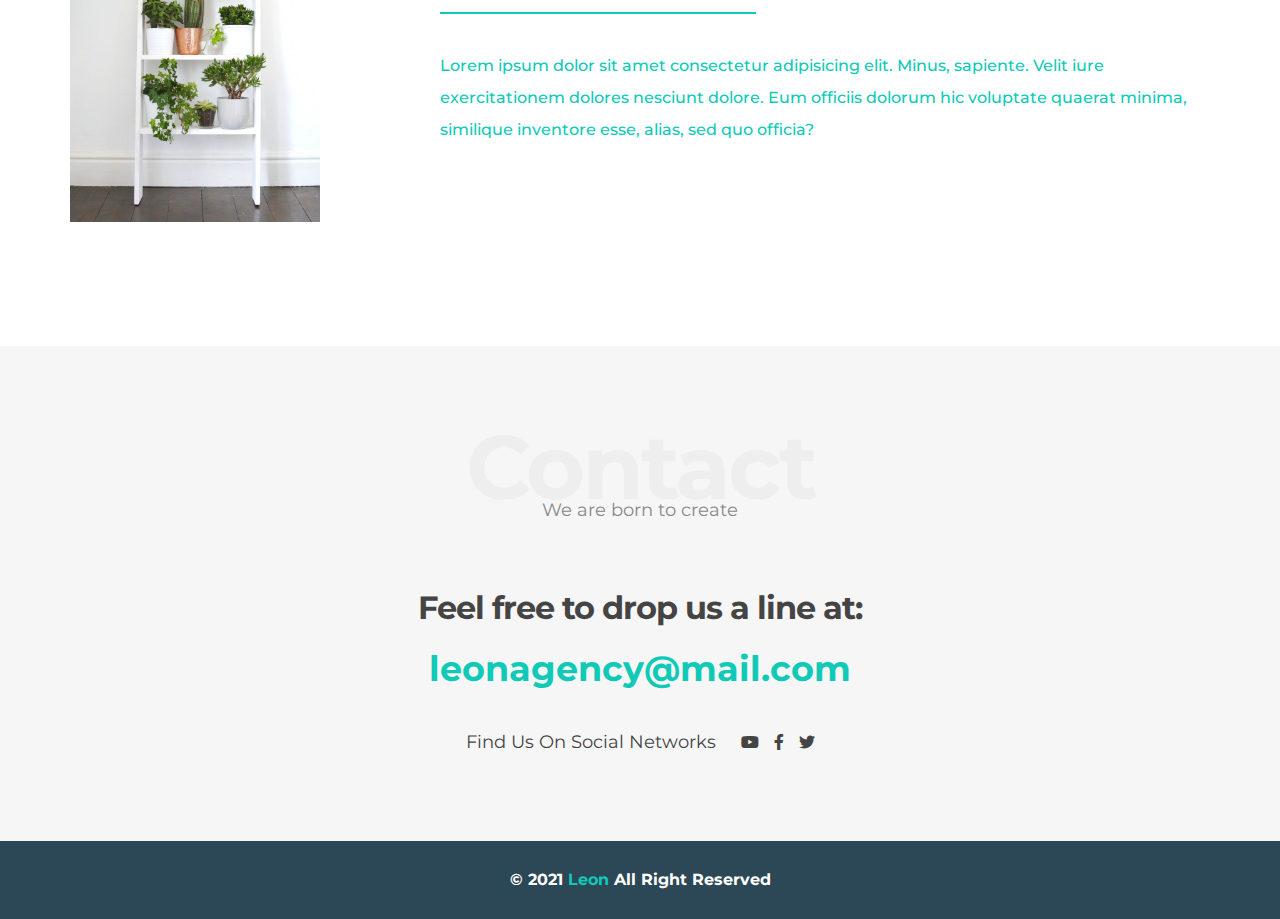
==== commit d442bf85: "Add files via upload" ====
--- a/index.html
+++ b/index.html
@@ -4,744 +4,236 @@
 <head>
     <meta charset="UTF-8">
     <meta name="viewport" content="width=device-width, initial-scale=1.0">
-    <title>dashbord</title>
+    <title>Leon-One</title>
     <link rel="preconnect" href="https://fonts.googleapis.com">
     <link rel="preconnect" href="https://fonts.gstatic.com" crossorigin>
     <link
         href="https://fonts.googleapis.com/css2?family=Cairo:wght@500;600;700;900&family=Poppins:ital,wght@0,400;0,500;1,400&display=swap"
         rel="stylesheet">
+    <link rel="preconnect" href="https://fonts.googleapis.com">
+    <link rel="preconnect" href="https://fonts.gstatic.com" crossorigin>
+    <link
+        href="https://fonts.googleapis.com/css2?family=Montserrat:ital,wght@0,400;0,500;0,600;0,700;1,400;1,500&display=swap"
+        rel="stylesheet">
     <link rel="stylesheet" href="./css/all.min.css">
     <link rel="stylesheet" href="./css/norm.css">
     <link rel="stylesheet" href="./css/myFramwork.css">
-    <link rel="stylesheet" href="./css/DashBord.css">
+    <link rel="stylesheet" href="./css/Leon-One.css">
+    <link rel='stylesheet' href='https://cdn-uicons.flaticon.com/uicons-solid-rounded/css/uicons-solid-rounded.css'>
 </head>
 
 <body>
-    <div class="Page d-flex">
-        <div class="Nav items-box-shadow">
-            <h3 class="mar-top-0 text-c">Hoda</h3>
-            <ul>
-                <li><a href="" class="active"><i class="fa-regular fa-chart-bar fa-fw"></i><span>DashBord</span></a>
-                </li>
-                <li><a href=""><i class="fa-solid fa-gear fa-fw"></i><span>Settings</span></a></li>
-                <li><a href=""><i class="fa-solid fa-user fa-fw"></i><span>Profile</span></a></li>
-                <li><a href=""><i class="fa-solid fa-diagram-project fa-fw"></i><span>Projects</span></a></li>
-                <li><a href=""><i class="fa-solid fa-graduation-cap fa-fw"></i><span>Courses</span></a></li>
-                <li><a href=""><i class="fa-regular fa-user fa-fw"></i><span>Friends</span></a></li>
-                <li><a href=""><i class="fa-regular fa-file fa-fw"></i><span>Files</span></a></li>
-                <li><a href=""><i class="fa-regular fa-credit-card fa-fw"></i><span>Plans</span></a></li>
-            </ul>
-        </div>
-        <div class="content">
-            <div class="bar  items-box-shadow">
-                <div class="search">
-                    <input type="search" name="" id="" placeholder="Type A keyWord">
-                </div>
-                <div class="notifac">
-                    <i class="fa-regular fa-bell fa-lg"></i>
-                    <img src="./img/avatar.png" alt="">
-                </div>
-            </div>
-
-            <h1>DashBord</h1>
-
-            <div class="wrapper">
-                <div class="welcome text-cMobile block-Mobile bg-white rad-10 border-1-sol pa-bot-20 items-box-shadow">
-                    <div class="intro">
-                        <div class="text">
-                            <h2>Welcome</h2>
-                            <h4>Mahmoud</h4>
-                        </div>
-                        <img src="./img/welcome.png" alt="">
-                    </div>
-
-                    <img src="./img/avatar.png" alt="">
-
-                    <div class="info">
-                        <div>
-                            Mahmoud Eid
-                            <span>Web Developer</span>
-                        </div>
-                        <div>
-                            80
-                            <span>Projects</span>
-                        </div>
-
-                        <div>
-                            $8500
-                            <span>Earned</span>
-                        </div>
-                    </div>
-                    <div class="link">
-                        <a href="profile.html" class="button">Profile</a>
-                    </div>
-                </div>
-
-                <div class="Draft text-cMobile block-Mobile bg-white rad-10 border-1-sol items-box-shadow pa-bot-20">
-                    <div class="text">
-                        <h2>Quick Draft</h2>
-                        Write A Draft For Your Ideas
-                    </div>
-
-                    <div class="idea">
-                        <input type="text" placeholder="Title">
-                        <textarea name="" id="" cols="30" rows="10" placeholder="Your Thought..."></textarea>
-                    </div>
-                    <div class="link">
-                        <a href="profile.html" class="button">Save</a>
-                    </div>
-                </div>
-
-                <div
-                    class="YearlyTarget text-cMobile block-Mobile bg-white rad-10 border-1-sol items-box-shadow pa-bot-20">
-                    <div class="text">
-                        <h2>Yearly Target</h2>
-                        Targets Of The Year
-                    </div>
-
-                    <div class="target">
-                        <div class="icon bg-blue blue-box-shadow">
-                            <i class="fa-solid fa-dollar-sign fa-lg c-blue"></i>
-                        </div>
-                        <div class="details">
-                            <span>Money</span>
-                            <h5>$20.000</h5>
-                            <div class="bg-blue">
-                                <span class="progress-blue-tabe">
-                                    <span class="progress-blue-Arrow">80%</span>
-                                </span>
-                            </div>
-
-                        </div>
-                    </div>
-
-                    <div class="target">
-                        <div class="icon bg-orange orange-box-shadow">
-                            <i class="fa-solid fa-code fa-lg c-orange"></i>
-                        </div>
-                        <div class="details">
-                            <span>Projects</span>
-                            <h5>24</h5>
-                            <div class="bg-orange">
-                                <span class="progress-orange-tabe">
-                                    <span class="progress-orange-Arrow">55%</span>
-                                </span>
-                            </div>
-
-                        </div>
-                    </div>
-
-                    <div class="target">
-                        <div class="icon bg-green green-box-shadow">
-                            <i class="fa-solid fa-user fa-lg c-green"></i>
-                        </div>
-                        <div class="details">
-                            <span>Team</span>
-                            <h5>12</h5>
-                            <div class="bg-green">
-                                <span class="progress-green-tabe">
-                                    <span class="progress-green-Arrow">75%</span>
-                                </span>
-                            </div>
-
-                        </div>
-                    </div>
-                </div>
-
-                <div
-                    class="Tickets text-cMobile block-Mobile bg-white rad-10 border-1-sol pa-bot-20 items-box-shadow pa-bot-20">
-                    <div class="text">
-                        <h2>Tickets Statistics</h2>
-                        Everything About Support Tickets
-                    </div>
-                    <div class="box">
-                        <div class="ticket">
-                            <i class="fa-regular fa-rectangle-list fa-2x mb-10 c-orange"></i>
-                            <h3>2500</h3>
-                            <span>Total</span>
-                        </div>
-
-                        <div class="ticket">
-                            <i class="fa-solid fa-spinner fa-2x mb-10 c-blue"></i>
-                            <h3>500</h3>
-                            <span>Pending</span>
-                        </div>
-
-                        <div class="ticket">
-                            <i class="fa-regular fa-circle-check fa-2x mb-10 c-green"></i>
-                            <h3>1900</h3>
-                            <span>Closed</span>
-                        </div>
-
-                        <div class="ticket">
-                            <i class="fa-regular fa-rectangle-xmark fa-2x mb-10 c-red"></i>
-                            <h3>100</h3>
-                            <span>Deleted</span>
-                        </div>
-                    </div>
-                </div>
-
-                <div
-                    class="LatestNews text-cMobile block-Mobile bg-white rad-10 border-1-sol pa-bot-20 items-box-shadow pa-bot-20">
-                    <div class="text">
-                        <h2>Latest News</h2>
-                    </div>
-                    <div class="new">
-                        <div class="desc">
-                            <div class="image">
-                                <img src="./img/news-01.png" alt="">
-                            </div>
-                            <div class="News-text">
-                                <h3>Created SASS Section</h3>
-                                New SASS Examples & Tutorials
-                            </div>
-                        </div>
-                        <span>3 Days Ago</span>
-                    </div>
-
-                    <div class="new">
-                        <div class="desc">
-                            <div class="image">
-                                <img src="./img/news-02.png" alt="">
-                            </div>
-                            <div class="News-text">
-                                <h3>Change The Design</h3>
-                                A Brand New Website Design
-                            </div>
-                        </div>
-                        <span>5 Days Ago</span>
-                    </div>
-
-                    <div class="new">
-                        <div class="desc">
-                            <div class="image">
-                                <img src="./img/news-03.png" alt="">
-                            </div>
-                            <div class="News-text">
-                                <h3>Team Increased</h3>
-                                3 Developers Joined The Team
-                            </div>
-                        </div>
-                        <span>7 Days Ago</span>
-                    </div>
-
-                    <div class="new">
-                        <div class="desc">
-                            <div class="image">
-                                <img src="./img/news-04.png" alt="">
-                            </div>
-                            <div class="News-text">
-                                <h3>Added Payment Gateway</h3>
-                                Many New Payment Gateways Added
-                            </div>
-                        </div>
-                        <span>9 Days Ago</span>
-                    </div>
-                </div>
-
-                <div
-                    class="LatestTasks text-cMobile block-Mobile bg-white rad-10 border-1-sol pa-bot-20 items-box-shadow pa-bot-20">
-                    <div class="text">
-                        <h2>Latest Tasks</h2>
-                    </div>
-                    <div class="task">
-                        <div class="News-text">
-                            <h3>Record One New Video</h3>
-                            Record Python Create Exe Project
-                        </div>
-                        <i class="fa-regular fa-trash-can delete"></i>
-                    </div>
-
-                    <div class="task">
-                        <div class="News-text">
-                            <h3>Write Article</h3>
-                            Write Low Level vs High Level Languages
-                        </div>
-                        <i class="fa-regular fa-trash-can delete"></i>
-                    </div>
-
-                    <div class="task">
-                        <div class="News-text">
-                            <h3>Finish Project</h3>
-                            Publish Academy Programming Project
-                        </div>
-                        <i class="fa-regular fa-trash-can delete"></i>
-                    </div>
-
-                    <div class="task invalid">
-                        <div class="News-text">
-                            <h3>Attend The Meeting</h3>
-                            Attend The Project Business Analysis Meeting
-                        </div>
-                        <i class="fa-regular fa-trash-can delete"></i>
-                    </div>
-
-                    <div class="task">
-                        <div class="News-text">
-                            <h3>Finish Lesson</h3>
-                            Finish Teaching Flex Box
-                        </div>
-                        <i class="fa-regular fa-trash-can delete"></i>
-                    </div>
-                </div>
-
-                <div
-                    class="Top-Search text-cMobile block-Mobile bg-white rad-10 border-1-sol pa-bot-20 items-box-shadow pa-bot-20">
-                    <div class="text">
-                        <h2>Top Search Items</h2>
-                    </div>
-                    <div class="item-head">
-                        <h4>KeyWord</h4>
-                        <h4>Search Count</h4>
-                    </div>
-
-                    <div class="item">
-                        <h4>Programming</h4>
-                        <span>220</span>
-                    </div>
-
-                    <div class="item">
-                        <h4>Java Script</h4>
-                        <span>180</span>
-                    </div>
-
-                    <div class="item">
-                        <h4>PHP</h4>
-                        <span>160</span>
-                    </div>
-
-                    <div class="item">
-                        <h4>Code</h4>
-                        <span>145</span>
-                    </div>
-
-                    <div class="item">
-                        <h4>Design</h4>
-                        <span>110</span>
-                    </div>
-
-                    <div class="item">
-                        <h4>Logic</h4>
-                        <span>95</span>
-                    </div>
-                </div>
-
-                <div
-                    class="Latest-Upload text-cMobile block-Mobile bg-white rad-10 border-1-sol pa-bot-20 items-box-shadow pa-bot-20">
-                    <div class="text">
-                        <h2>Latest Uploded</h2>
-                    </div>
-
-                    <div class="Upload">
-                        <div class="element">
-                            <img src="./img/pdf.svg" alt="">
-                            <div>
-                                <h2>My-File.pdf</h2>
-                                <h4>Elzero</h4>
-                            </div>
-                        </div>
-                        <span>2.9MB</span>
-                    </div>
-
-                    <div class="Upload">
-                        <div class="element">
-                            <img src="./img/avi.svg" alt="">
-                            <div>
-                                <h2>My-video-File.pdf</h2>
-                                <h4>Admin</h4>
-                            </div>
-                        </div>
-                        <span>4.9MB</span>
-                    </div>
-
-                    <div class="Upload">
-                        <div class="element">
-                            <img src="./img/psd.svg" alt="">
-                            <div>
-                                <h2>My-PSD-File.pdf</h2>
-                                <h4>Osama</h4>
-                            </div>
-                        </div>
-                        <span>4.5MB</span>
-                    </div>
-
-                    <div class="Upload">
-                        <div class="element">
-                            <img src="./img/zip.svg" alt="">
-                            <div>
-                                <h2>My-Zip-File.pdf</h2>
-                                <h4>User</h4>
-                            </div>
-                        </div>
-                        <span>8.9MB</span>
-                    </div>
-
-                    <div class="Upload">
-                        <div class="element">
-                            <img src="./img/dll.svg" alt="">
-                            <div>
-                                <h2>My-dill-File.pdf</h2>
-                                <h4>Admin</h4>
-                            </div>
-                        </div>
-                        <span>4.9MB</span>
-                    </div>
-
-                    <div class="Upload">
-                        <div class="element">
-                            <img src="./img/eps.svg" alt="">
-                            <div>
-                                <h2>My-eps-File.pdf</h2>
-                                <h4>Designer</h4>
-                            </div>
-                        </div>
-                        <span>8.9MB</span>
-                    </div>
-                </div>
-
-                <div
-                    class="Latest-Projects-Progress text-cMobile block-Mobile bg-white rad-10 border-1-sol pa-bot-20 items-box-shadow pa-bot-20 p-relative">
-                    <div class="text">
-                        <h2>Last Projects Progress</h2>
-                    </div>
+
+    <!-- Start Heading Section  -->
+    <div class="Head-section">
+        <div class="container">
+            <div class="logo">
+                <img src="./images/logo.png" alt="">
+            </div>
+            <div class="links">
+                <span>
+                    <span></span>
+                    <span class="special"></span>
+                    <span></span>
                     <ul>
-                        <li>Got The Project</li>
-                        <li>Started The Project</li>
-                        <li>The Project About To Finish</li>
-                        <li class="custom">Test The Project</li>
-                        <li class="empty">Finish The Project & Get Money</li>
+                        <li><a href="">Services</a></li>
+                        <li><a href="">Portfolio</a></li>
+                        <li><a href="">About</a></li>
+                        <li><a href="">Contact</a></li>
                     </ul>
-                    <img src="./img/project.png" alt="">
-                </div>
-
-                <div
-                    class="Reminder text-cMobile block-Mobile bg-white rad-10 border-1-sol pa-bot-20 items-box-shadow pa-bot-20 p-relative">
-                    <div class="text">
-                        <h2>Reminder</h2>
-                    </div>
-                    <ul>
-                        <li class="News-text">
-                            <h3>Check My Tasks List</h3>
-                            28/09/2022 - 12:00am
-                        </li>
-
-                        <li class="News-text">
-                            <h3>Check My Projects</h3>
-                            26/10/2022 - 12:00am
-                        </li>
-
-                        <li class="News-text">
-                            <h3>Call All My Clients</h3>
-                            05/11/2022 - 12:00am
-                        </li>
-
-                        <li class="News-text">
-                            <h3>Finish The Development Workshop</h3>
-                            20/12/2022 - 12:00am
-                        </li>
-                    </ul>
-                </div>
-
-                <div
-                    class="Latest-Post text-cMobile block-Mobile bg-white rad-10 border-1-sol pa-bot-20 items-box-shadow pa-bot-20 p-relative">
-                    <div class="text">
-                        <h2>Latest-Post</h2>
-                    </div>
-                    <div class="heading">
-                        <img src="./img/avatar.png" alt="">
-                        <div class="News-text">
-                            <h3>Osama Elzero</h3>
-                            About 3 Hours Ago
-                        </div>
-                    </div>
-                    <p>You Can Fool All Of The People Some Of The Time, And Some Of The People All Of The Time, But You
-                        Can't Fool All Of The People All Of The Time.
+                </span>
+            </div>
+        </div>
+    </div>
+    <!-- End Heading Section  -->
+
+    <div class="landing-section">
+        <div class="text">
+            <h1>Hello There</h1>
+            <p>We are Leon - Super Creative & <br> Minimal Agency Web Template</p>
+        </div>
+    </div>
+    <!-- End Landing Section  -->
+
+    <!-- Start Features Section  -->
+    <div class="features">
+        <div class="container">
+            <div class="feature">
+                <i class="fas fa-magic fa-3x"></i>
+                <h2>Tell Us Your Idea</h2>
+                <p>Lorem ipsum dolor sit amet, consectetur adipiscing elit, sed do eiusmod tempor incididunt ut lab
+                </p>
+            </div>
+            <div class="feature">
+                <i class="far fa-gem fa-3x"></i>
+                <h2>We Will Do All The Work</h2>
+                <p>Lorem ipsum dolor sit amet, consectetur adipiscing elit, sed do eiusmod tempor incididunt ut lab
+                </p>
+            </div>
+            <div class="feature">
+                <i class="fas fa-globe-asia fa-3x"></i>
+                <h2>Your Product is Worldwide</h2>
+                <p>Lorem ipsum dolor sit amet, consectetur adipiscing elit, sed do eiusmod tempor incididunt ut lab
+                </p>
+            </div>
+        </div>
+    </div>
+    <!-- End Features Secion  -->
+    <!-- Start Services Section  -->
+    <div class="Services-section">
+        <div class="container">
+            <div class="special-title-text">
+                <h1>Services</h1>
+                <p>Don't be busy, be productive</p>
+            </div>
+            <div class="services">
+                <div class="services-col">
+                    <div class="service">
+                        <i class="fas fa-palette fa-2x"></i>
+                        <div class="service-explain">
+                            <h2>Graphic Design</h2>
+                            <p>Graphic design is the process of visual communication and problem-solving using one or
+                                more
+                                of typography, photography and illustration.
+                            </p>
+                        </div>
+                    </div>
+                    <div class="service">
+                        <i class="fab fa-sketch fa-2x"></i>
+                        <div class="service-explain">
+                            <h2>UI & UX</h2>
+                            <p>
+                                Process of enhancing user satisfaction with a product by improving the usability,
+                                accessibility, and pleasure provided in the interaction.
+                            </p>
+                        </div>
+                    </div>
+                </div>
+                <div class="services-col">
+                    <div class="service">
+                        <i class="fas fa-vector-square fa-2x"></i>
+                        <div class="service-explain">
+                            <h2>Web Design</h2>
+                            <p>Web design encompasses many different skills and disciplines in the production and
+                                maintenance of websites.
+                            </p>
+                        </div>
+                    </div>
+                    <div class="service">
+                        <i class="fas fa-pencil-ruler fa-2x"></i>
+                        <div class="service-explain">
+                            <h2>Web Development</h2>
+                            <p>Web development is a broad term for the work involved in developing a web site for the
+                                Internet or an intranet.
+                            </p>
+                        </div>
+                    </div>
+                </div>
+                <div class="services-col text-c">
+                    <img src="./images/wallpaperflare.com_wallpaper (9).jpg" alt="">
+                </div>
+            </div>
+        </div>
+    </div>
+    <!-- End Services Section  -->
+
+    <!-- Start Portfolio Section  -->
+    <div class="Portfolio-section">
+        <div class="container">
+            <div class="special-title-text">
+                <h1>Portfolio</h1>
+                <p>If you do it right, it will last forever</p>
+            </div>
+
+            <div class="projects">
+                <div class="project">
+                    <img src="./images/portfolio-1.jpg" alt="">
+                    <div class="project-text">
+                        <h2>Project Here</h2>
+                        <p>My creative ability is very difficult to measure because it can manifest in so many
+                            surprising and.</p>
+                    </div>
+                </div>
+
+                <div class="project">
+                    <img src="./images/portfolio-2.jpg" alt="">
+                    <div class="project-text">
+                        <h2>Project Here</h2>
+                        <p>My creative ability is very difficult to measure because it can manifest in so many
+                            surprising and.</p>
+                    </div>
+                </div>
+
+                <div class="project">
+                    <img src="./images/portfolio-3.jpg" alt="">
+                    <div class="project-text">
+                        <h2>Project Here</h2>
+                        <p>My creative ability is very difficult to measure because it can manifest in so many
+                            surprising and.</p>
+                    </div>
+                </div>
+            </div>
+        </div>
+    </div>
+    <!-- End Portfolio Section  -->
+
+    <!-- Start About Section  -->
+    <div class="About-section">
+        <div class="container">
+            <div class="special-title-text">
+                <h1>About</h1>
+                <p>Less is more work</p>
+            </div>
+            <div class="about">
+                <div class="photo-box">
+                    <img src="./images/about.jpg" alt="">
+                </div>
+                <div class="about-box">
+                    <p>Lorem ipsum dolor sit amet consectetur adipisicing elit. Nihil nemo neque voluptate tempora
+                        velit
+                        cum non, fuga vitae architecto delectus sed maxime rerum impedit aliquam obcaecati, aut
+                        excepturi iusto laudantium!
                     </p>
 
-                    <div class="icons">
-                        <div class="icon">
-                            <i class="fa-regular fa-heart"></i>
-                            <span> 1.8K</span>
-                        </div>
-
-                        <div class="icon">
-                            <i class="fa-regular fa-comments"></i>
-                            <span> 500</span>
-                        </div>
-                    </div>
-                </div>
-
-                <div
-                    class="SocialMedia-Stats text-cMobile block-Mobile bg-white rad-10 border-1-sol pa-bot-20 items-box-shadow pa-bot-20 p-relative">
-                    <div class="text">
-                        <h2>Social Media Stats</h2>
-                    </div>
-                    <ul>
-                        <li class="social-background blue-box-shadow">
-                            <div class="box">
-                                <i class="fa-brands fa-twitter fa-2x c-white h-full center-flex twiter"></i>
-                                <h4 class="twiter-color">90K Followers</h4>
-                            </div>
-                            <div class="link">
-                                <a href="" class="button">Follow</a>
-                            </div>
-                        </li>
-
-                        <li class="social-background blue-box-shadow">
-                            <div class="box">
-                                <i class="fa-brands fa-facebook-f fa-2x c-white h-full center-flex facebook"></i>
-                                <h4 class="facebook-color">2M Like</h4>
-                            </div>
-                            <div class="link">
-                                <a href="" class="button">Like</a>
-                            </div>
-                        </li>
-
-                        <li class="youtube-background red-box-shadow">
-                            <div class="box">
-                                <i class="fa-brands fa-youtube fa-2x c-white h-full center-flex Youtube"></i>
-                                <h4 class="you-color">1M Subs</h4>
-                            </div>
-                            <div class="link">
-                                <a href="" class="button Youtube you">Subscribe</a>
-                            </div>
-                        </li>
-
-                        <li class="social-background blue-box-shadow">
-                            <div class="box">
-                                <i class="fa-brands fa-linkedin fa-2x c-white h-full center-flex linkedin"></i>
-                                <h4 class="linkedin-color">70K Followers</h4>
-                            </div>
-                            <div class="link">
-                                <a href="" class="button ">Follow</a>
-                            </div>
-                        </li>
-                    </ul>
-                </div>
-            </div>
-
-            <div
-                class="table text-cMobile block-Mobile bg-white rad-10 border-1-sol pa-bot-20 items-box-shadow pa-bot-20 p-relative">
-                <div class="text">
-                    <h2>Projects</h2>
-                </div>
-                <div class="responsive-table">
-                    <table>
-                        <thead>
-                            <tr>
-                                <td>
-                                    Name
-                                </td>
-
-                                <td>
-                                    Finish Date
-                                </td>
-
-                                <td>
-                                    Client
-                                </td>
-
-                                <td>
-                                    Price
-                                </td>
-
-                                <td>
-                                    Team
-                                </td>
-
-                                <td>
-                                    Status
-                                </td>
-                            </tr>
-                        </thead>
-
-                        <tbody>
-                            <tr>
-                                <td>
-                                    Ministry Wikipedia
-                                </td>
-
-                                <td>
-                                    10 May 2022
-                                </td>
-
-                                <td>
-                                    Ministry
-                                </td>
-
-                                <td>
-                                    $5300
-                                </td>
-
-                                <td>
-                                    <img src="./img/team-01.png" alt="">
-                                    <img src="./img/team-02.png" alt="">
-                                    <img src="./img/team-03.png" alt="">
-                                    <img src="./img/team-05.png" alt="">
-                                </td>
-
-                                <td>
-                                    <div class="link">
-                                        <span class="button">Pending</span>
-                                    </div>
-                                </td>
-                            </tr>
-
-                            <tr>
-                                <td>
-                                    Elzero Shop
-                                </td>
-
-                                <td>
-                                    12 Oct 2021
-                                </td>
-
-                                <td>
-                                    Elzero Company
-                                </td>
-
-                                <td>
-                                    $1500
-                                </td>
-
-                                <td>
-                                    <img src="./img/team-01.png" alt="">
-                                    <img src="./img/team-02.png" alt="">
-                                    <img src="./img/team-03.png" alt="">
-                                </td>
-
-                                <td>
-                                    <div class="link">
-                                        <span href="" class="button">In Progress</span>
-                                    </div>
-                                </td>
-                            </tr>
-
-                            <tr>
-                                <td>
-                                    Bouba App
-                                </td>
-
-                                <td>
-                                    05 Sep 2021
-                                </td>
-
-                                <td>
-                                    Bouba
-                                </td>
-
-                                <td>
-                                    $800
-                                </td>
-
-                                <td>
-                                    <img src="./img/team-01.png" alt="">
-                                    <img src="./img/team-02.png" alt="">
-                                </td>
-
-                                <td>
-                                    <div class="link">
-                                        <span href="" class="button">Completed</span>
-                                    </div>
-                                </td>
-                            </tr>
-
-                            <tr>
-                                <td>
-                                    Mahmoud Website
-                                </td>
-
-                                <td>
-                                    22 May 2021
-                                </td>
-
-                                <td>
-                                    Mahmoud
-                                </td>
-
-                                <td>
-                                    $600
-                                </td>
-
-                                <td>
-                                    <img src="./img/team-01.png" alt="">
-                                    <img src="./img/team-02.png" alt="">
-                                    <img src="./img/team-03.png" alt="">
-                                </td>
-
-                                <td>
-                                    <div class="link">
-                                        <span href="" class="button">Completed</span>
-                                    </div>
-                                </td>
-                            </tr>
-
-                            <tr>
-                                <td>
-                                    Sayed Website
-                                </td>
-
-                                <td>
-                                    24 May 2021
-                                </td>
-
-                                <td>
-                                    Sayed
-                                </td>
-
-                                <td>
-                                    $300
-                                </td>
-
-                                <td>
-                                    <img src="./img/team-01.png" alt="">
-                                    <img src="./img/team-02.png" alt="">
-                                    <img src="./img/team-03.png" alt="">
-                                    <img src="./img/team-05.png" alt="">
-                                </td>
-
-                                <td>
-                                    <div class="link">
-                                        <span href="" class="button">Reject</span>
-                                    </div>
-                                </td>
-                            </tr>
-
-                            <tr>
-                                <td>
-                                    Arena Application
-                                </td>
-
-                                <td>
-                                    01 Mar 2021
-                                </td>
-
-                                <td>
-                                    Arena Company
-                                </td>
-
-                                <td>
-                                    $2600
-                                </td>
-
-                                <td>
-                                    <img src="./img/team-01.png" alt="">
-                                    <img src="./img/team-02.png" alt="">
-                                    <img src="./img/team-05.png" alt="">
-                                </td>
-
-                                <td>
-                                    <div class="link">
-                                        <span href="" class="button">Completed</span>
-                                    </div>
-                                </td>
-                            </tr>
-                        </tbody>
-                    </table>
-                </div>
-            </div>
-        </div>
-    </div>
+                    <p>Lorem ipsum dolor sit amet consectetur adipisicing elit. Minus, sapiente. Velit iure
+                        exercitationem dolores nesciunt dolore. Eum officiis dolorum hic voluptate quaerat minima,
+                        similique inventore esse, alias, sed quo officia?
+                    </p>
+                </div>
+            </div>
+        </div>
+    </div>
+    <!-- End About Section  -->
+
+    <!-- Start Contact Section -->
+    <div class="contact-section">
+        <div class="container">
+            <div class="special-title-text">
+                <h1>Contact</h1>
+                <p>We are born to create</p>
+            </div>
+
+            <div class="contact">
+                <h1>Feel free to drop us a line at:</h1>
+                <a href="mailto:">leonagency@mail.com</a>
+                <div class="social">
+                    <p>Find Us On Social Networks</p>
+                    <div class="links">
+                        <i class="fab fa-youtube"></i>
+                        <i class="fab fa-facebook-f"></i>
+                        <i class="fab fa-twitter"></i>
+                    </div>
+                </div>
+            </div>
+        </div>
+    </div>
+    <!-- End Contact Section -->
+
+    <!-- Start Footer -->
+    <div class="footer">
+        <p>© 2021 <span>Leon</span> All Right Reserved</p>
+    </div>
+    <!-- End Footer  -->
 </body>
 
 </html>--- a/css/myFramwork.css
+++ b/css/myFramwork.css
@@ -34,12 +34,29 @@
     padding-bottom: 20px;
 }
 
+.pa-top-20 {
+    padding-bottom: 20px;
+}
+
 .mar-top-0 {
     margin-top: 0;
 }
 
-.mar-bot {
-    margin-bottom: 25px;
+.pad-top-0 {
+    padding-top: 0;
+}
+
+
+.mar-bot-20 {
+    margin-bottom: 20px;
+}
+
+.pad-bot-0 {
+    padding-bottom: 0;
+}
+
+.pad-0 {
+    padding: 0;
 }
 
 /* end padding and margin  */
@@ -60,6 +77,10 @@
     background-color: rgb(245 158 11 / 20%);
 }
 
+.bg-red {
+    background-color: rgb(244 67 54 / 40%);
+}
+
 .bg-green {
     background-color: rgb(34 197 94 / 20%);
 }
@@ -78,6 +99,10 @@
 
 .c-red {
     color: var(--red-color);
+}
+
+.c-grey {
+    color: var(--grey-color);
 }
 
 /* end background colors  */
@@ -119,6 +144,30 @@
     box-shadow: 0 0 10px rgb(34 197 94 / 40%);
 }
 
+.backGr-orange {
+    background-color: var(--orange-color);
+}
+
+.backGr-blue {
+    background-color: var(--blue-color);
+}
+
+.backGr-green {
+    background-color: var(--green-color);
+}
+
+.border-green {
+    border: 2px solid var(--green-color);
+}
+
+.border-blue {
+    border: 2px solid var(--blue-alt-color);
+}
+
+.border-orange {
+    border: 2px solid var(--orange-color);
+}
+
 /* end border section  */
 
 /* stat display  */
@@ -130,7 +179,7 @@
     display: grid;
 }
 
-.align-center {
+.align-c {
 
     align-items: center;
 }
@@ -142,6 +191,11 @@
 .text-c {
     text-align: center;
 }
+
+.gap-25 {
+    gap: 25px;
+}
+
 
 @media (max-width:767px) {
     .text-cMobile {
@@ -178,6 +232,10 @@
     font-size: 14px;
 }
 
+.font-s-20 {
+    font-size: 20px;
+}
+
 .font-color {
     color: black;
 }
@@ -185,6 +243,10 @@
 .link {
     padding: 20px;
     text-align: end;
+}
+
+.full-width {
+    width: 100%;
 }
 
 .button {
@@ -251,6 +313,7 @@
 .twiter-color {
     color: #1da1f2;
 }
+
 .facebook {
     background-color: #1877f2;
 }
@@ -263,8 +326,8 @@
     background-color: #ff0000;
 }
 
-.you-color{
-    color:#ff0000f4;
+.you-color {
+    color: #ff0000f4;
 }
 
 .you:hover {
@@ -277,4 +340,15 @@
 
 .linkedin-color {
     color: #0077b5;
+}
+
+.string>h2 {
+    margin: 0;
+    margin-bottom: 10px;
+}
+
+.string>p {
+    margin: 0;
+    color: #777;
+    font-weight: normal;
 }--- a/css/Leon-One.css
+++ b/css/Leon-One.css
@@ -0,0 +1,594 @@
+:root {
+    --blue-color: #0075ff;
+    --blue-alt-color: #0d69d5;
+    --orange-color: #f59e0b;
+    --green-color: #22c55e;
+    --red-color: #f44336;
+    --grey-color: #888;
+    --section-background: #f6f6f6;
+    --bold-green-color: #10cab7;
+    --font-Aw-fam: "Font Awesome 5 Free";
+    --section-padding: 50px 0;
+    --main-transition: .4s;
+}
+
+body {
+    /* font-family: 'Open Sans', sans-serif; */
+    font-family: 'Montserrat', sans-serif;
+    /* font-family: 'Cairo', sans-serif; */
+    /* font-family: "Poppins", sans-serif; */
+    margin: 0;
+}
+
+::-webkit-scrollbar {
+    width: 12px;
+}
+
+::-webkit-scrollbar-track {
+    background-color: white;
+    border-radius: 1px;
+}
+
+::-webkit-scrollbar-thumb {
+    background-color: var(--bold-green-color);
+    border-radius: 1px;
+}
+
+::-webkit-scrollbar-thumb:hover {
+    background-color: var(--bold-green-color);
+}
+
+ul {
+    padding: 0;
+    margin: 0;
+    list-style-type: none;
+}
+
+a {
+    text-decoration: none;
+}
+
+* {
+    -moz-box-sizing: border-box;
+    -webkit-box-sizing: border-box;
+    box-sizing: border-box;
+}
+
+.container {
+    padding-left: 15px;
+    padding-right: 15px;
+    margin-left: auto;
+    margin-right: auto;
+}
+
+@media (max-width:767px) {
+    .container {
+        width: 100%;
+    }
+}
+
+@media (min-width:768px) {
+    .container {
+        width: 750px;
+    }
+}
+
+@media (min-width:992px) {
+    .container {
+        width: 970px;
+    }
+}
+
+@media (min-width:1200px) {
+    .container {
+        width: 1170px;
+    }
+}
+
+/* ---------------------------- */
+
+/* Start Head Section -- */
+.Head-section {
+    box-shadow: 0 0 10px rgba(0, 0, 0, 10%);
+}
+
+.Head-section>.container {
+    display: flex;
+    align-items: center;
+    justify-content: space-between;
+    height: 68px;
+}
+
+.Head-section>.container>.logo>img {
+    width: 70px;
+}
+
+/* Menu */
+.Head-section>.container>.links>span {
+    display: flex;
+    flex-direction: column;
+    align-items: end;
+    gap: 4px;
+    position: relative;
+}
+
+.Head-section>.container>.links>span>span {
+    width: 32px;
+    height: 3px;
+    display: block;
+    background: #777;
+    transition: .4s;
+}
+
+.Head-section>.container>.links>span>span:nth-child(2) {
+    width: 25px;
+    height: 3px;
+    display: block;
+    background: #777;
+    transition: .4s;
+}
+
+/* List */
+.Head-section>.container>.links>span>ul {
+    display: none;
+    transition: .4s;
+    position: absolute;
+    top: 200%;
+    background: #eee;
+    flex-direction: column;
+    right: 20%;
+    width: 150px;
+    border: 1px solid #ddd;
+    border-radius: 3px;
+}
+
+.Head-section>.container>.links>span>ul::before {
+    content: "";
+    position: absolute;
+    top: -19px;
+    width: 0;
+    height: 0;
+    right: 0;
+    border: 10px solid;
+    border-color: transparent transparent #ddd transparent;
+
+}
+
+.Head-section>.container>.links>span>ul>li>a {
+    display: block;
+    padding: 15px 10px;
+    color: black;
+    transition: .4s;
+
+}
+
+.Head-section>.container>.links>span>ul>li:not(:last-child) a {
+    border-bottom: 1px solid #ddd;
+}
+
+/* Menu Event to Show The List  */
+.Head-section>.container>.links>span:hover span.special {
+    width: 32px;
+}
+
+.Head-section>.container>.links>span:hover ul {
+    display: flex;
+}
+
+.Head-section>.container>.links>span>ul>li>a:hover {
+    background-color: #dddddd14;
+    padding-left: 14px;
+}
+
+/* Start Head Section Responsive  -- */
+
+/* ------ There Are No Responsive Settings In This Section  */
+
+/* End Head Section  -- */
+
+/* Start Landing Section  -- */
+
+.landing-section {
+    height: calc(100vh - 68px);
+    background-image: url("../images/mountain.png");
+    background-size: cover;
+    display: flex;
+    align-items: center;
+    justify-content: center;
+}
+
+.landing-section>.text {
+    padding: 0;
+}
+
+.landing-section>.text>h1 {
+    color: var(--bold-green-color);
+    text-align: center;
+    font-size: 50px;
+    margin: 0;
+}
+
+.landing-section>.text>p {
+    color: black;
+    line-height: 1.6;
+    font-size: 20px;
+}
+
+/* Landing Section Responsive  */
+
+@media (max-width:767px) {
+    .landing-section>.text>h1 {
+        font-size: 40px;
+    }
+
+    .landing-section>.text>p {
+        font-size: 17px;
+    }
+}
+
+/* End Landing Section  -- */
+
+/* Start Features Section -- */
+
+.features {
+    padding-top: 70px;
+    padding-bottom: 70px;
+    background-color: var(--section-background);
+}
+
+.features>.container {
+    display: flex;
+    align-items: center;
+    gap: 25px;
+}
+
+.features>.container>.feature {
+    text-align: center;
+    padding: 20px 10px;
+    box-shadow: 0 0 5px rgba(0 0 0 / 10%);
+    border-radius: 7px;
+}
+
+.features>.container>.feature>i {
+    color: var(--bold-green-color);
+    margin-bottom: 13px;
+    font-size: 50px;
+}
+
+.features>.container>.feature>h2 {
+    font-size: 18px;
+    letter-spacing: -1px;
+    font-weight: 700;
+}
+
+.features>.container>.feature>p {
+    color: #777;
+    font-size: 17px;
+    line-height: 1.6;
+}
+
+/* Features Section Responsive  */
+@media (max-width: 767px) {
+
+    .features>.container {
+        flex-direction: column;
+    }
+
+
+}
+
+/* End Features Section -- */
+
+/* Start Services Section */
+
+/* Title Text Section */
+.special-title-text {
+    text-align: center;
+}
+
+.special-title-text>h1 {
+    margin: 0;
+    font-size: 90px;
+    color: #eee;
+    letter-spacing: -3px;
+}
+
+.special-title-text>p {
+    margin: 0;
+    margin-top: -20px;
+    font-size: 18px;
+    color: var(--grey-color);
+}
+
+/* Title Responsive  */
+
+@media (max-width: 767px) {
+    .special-title-text>h1 {
+        font-size: 65px;
+    }
+
+    .special-title-text>p {
+        font-size: 15px;
+    }
+}
+
+/* End Title Section  */
+
+.Services-section {
+    padding: 70px 0;
+}
+
+/* .Services-section>.container {} */
+
+.Services-section>.container>.services {
+    margin-top: 100px;
+    display: grid;
+    grid-template-columns: repeat(auto-fill, minmax(300px, 1fr));
+    gap: 40px;
+}
+
+.Services-section>.container>.services>.services-col>.service {
+    display: flex;
+    margin-bottom: 35px;
+    min-height: 180px;
+}
+
+.Services-section>.container>.services>.services-col>.service>i {
+    font-size: 35px;
+    color: var(--bold-green-color);
+    flex-basis: 45px;
+}
+
+.Services-section>.container>.services>.services-col>.service>.service-explain {
+    flex: 1;
+}
+
+.Services-section>.container>.services>.services-col>.service>.service-explain>h2 {
+    margin-top: 0;
+    font-size: 17px;
+}
+
+.Services-section>.container>.services>.services-col>.service>.service-explain>p {
+    line-height: 1.5;
+    color: #777;
+}
+
+.Services-section>.container>.services>.services-col>img {
+    width: 260px;
+}
+
+/* Services Section Responsive  */
+
+@media (max-width: 1200px) {
+    .Services-section>.container>.services>.services-col>img {
+        display: none;
+    }
+}
+
+@media (max-width:767px) {
+
+    .Services-section {
+        padding: 25px 0;
+    }
+
+    .Services-section>.container>.services {
+        margin-top: 50px;
+        grid-template-columns: repeat(auto-fill, minmax(250px, 1fr));
+    }
+
+    .Services-section>.container>.services>.services-col>.service {
+        flex-direction: column;
+        text-align: center;
+        padding: 15px;
+        box-shadow: 0 0 5px rgba(0 0 0 / 15%);
+        border-radius: 10px;
+    }
+}
+
+/* End Services Section */
+
+/* Start Portfolio Section  */
+.Portfolio-section {
+    padding-top: 50px;
+    background-color: var(--section-background);
+}
+
+.Portfolio-section>.container>.projects {
+    display: grid;
+    grid-template-columns: repeat(auto-fill, minmax(280px, 1fr));
+    gap: 30px;
+    padding: 80px 0;
+}
+
+.Portfolio-section>.container>.projects>.project {
+    border-radius: 8px;
+    overflow: hidden;
+    border: 1px solid #eee;
+    box-shadow: 0 0 5px rgba(0 0 0 / 10%);
+}
+
+.Portfolio-section>.container>.projects>.project>img {
+    width: 100%;
+}
+
+.Portfolio-section>.container>.projects>.project>.project-text {
+    padding: 15px;
+}
+
+.Portfolio-section>.container>.projects>.project>.project-text>h2 {
+    color: var(--bold-green-color);
+}
+
+.Portfolio-section>.container>.projects>.project>.project-text>p {
+    line-height: 1.7;
+    color: #777;
+}
+
+/* End Portfolio Section  */
+
+/* Start About Section  */
+
+.About-section {
+    padding: 50px 0;
+}
+
+.About-section>.container>.about {
+    display: flex;
+    padding: 70px 0;
+    gap: 100px;
+}
+
+.About-section>.container>.about>.photo-box {
+    position: relative;
+}
+
+
+.About-section>.container>.about>.photo-box::before {
+    content: "";
+    position: absolute;
+
+}
+
+.About-section>.container>.about>.photo-box::after {
+    content: "";
+    position: absolute;
+}
+
+.About-section>.container>.about>.photo-box>img {
+    width: 250px;
+}
+
+/* .About-section>.container>.about>.about-box {} */
+
+.About-section>.container>.about>.about-box>p:first-child {
+    line-height: 2;
+    padding: 20px 20px 35px;
+    position: relative;
+    color: black;
+    font-weight: 600;
+}
+
+.About-section>.container>.about>.about-box>p:last-child {
+    line-height: 2;
+    padding: 20px 20px 35px;
+    position: relative;
+    color: var(--bold-green-color);
+    font-weight: 500;
+}
+
+.About-section>.container>.about>.about-box>p:first-child::after {
+    content: "";
+    position: absolute;
+    bottom: 0;
+    left: 20px;
+    background-color: var(--bold-green-color);
+    height: 2px;
+    width: 40%;
+}
+
+/* About Responsive  */
+
+@media (max-width: 767px) {
+    .About-section>.container>.about {
+        gap: 30px;
+        flex-direction: column;
+        text-align: center;
+        padding-bottom: 0;
+    }
+}
+
+/* End About Section  */
+
+/* Start Contact Section  */
+.contact-section {
+    padding: 70px 0;
+    background-color: var(--section-background);
+}
+
+.contact-section>.container>.contact {
+    text-align: center;
+    margin: 70px 0;
+    margin-bottom: 0;
+}
+
+.contact-section>.container>.contact>h1 {
+    color: #444;
+    letter-spacing: -1px;
+}
+
+.contact-section>.container>.contact>a {
+    color: var(--bold-green-color);
+    font-size: 35px;
+    font-weight: bold;
+}
+
+.contact-section>.container>.contact>.social {
+    margin-top: 25px;
+    display: flex;
+    align-items: center;
+    justify-content: center;
+    gap: 25px;
+}
+
+.contact-section>.container>.contact>.social>p {
+    font-size: 18px;
+    color: #444;
+}
+
+.contact-section>.container>.contact>.social>.links {
+    display: flex;
+    gap: 15px;
+}
+
+.contact-section>.container>.contact>.social>.links>i {
+    color: #444;
+}
+
+/* Contact Section Responsive  */
+@media (max-width: 767px) {
+    .contact-section>.container>.contact {
+        margin-bottom: 0;
+    }
+
+    .contact-section>.container>.contact>h1 {
+        font-size: 25px;
+    }
+
+    .contact-section>.container>.contact>a {
+        font-size: 20px;
+    }
+
+    .contact-section>.container>.contact>.social {
+        gap: 15px;
+    }
+
+    .contact-section>.container>.contact>.social>p {
+        font-size: 15px;
+    }
+
+    .contact-section>.container>.contact>.social>.links {
+        gap: 10px;
+    }
+}
+
+/* End Contact Section  */
+
+/* Start Footer  */
+.footer {
+    padding: 30px;
+    background: #2c4755;
+    text-align: center;
+}
+
+.footer>p {
+    margin: 0;
+    font-weight: bold;
+    font-size: 16px;
+    color: white;
+}
+
+.footer>p>span {
+    color: var(--bold-green-color);
+}
+
+/* End Footer  */